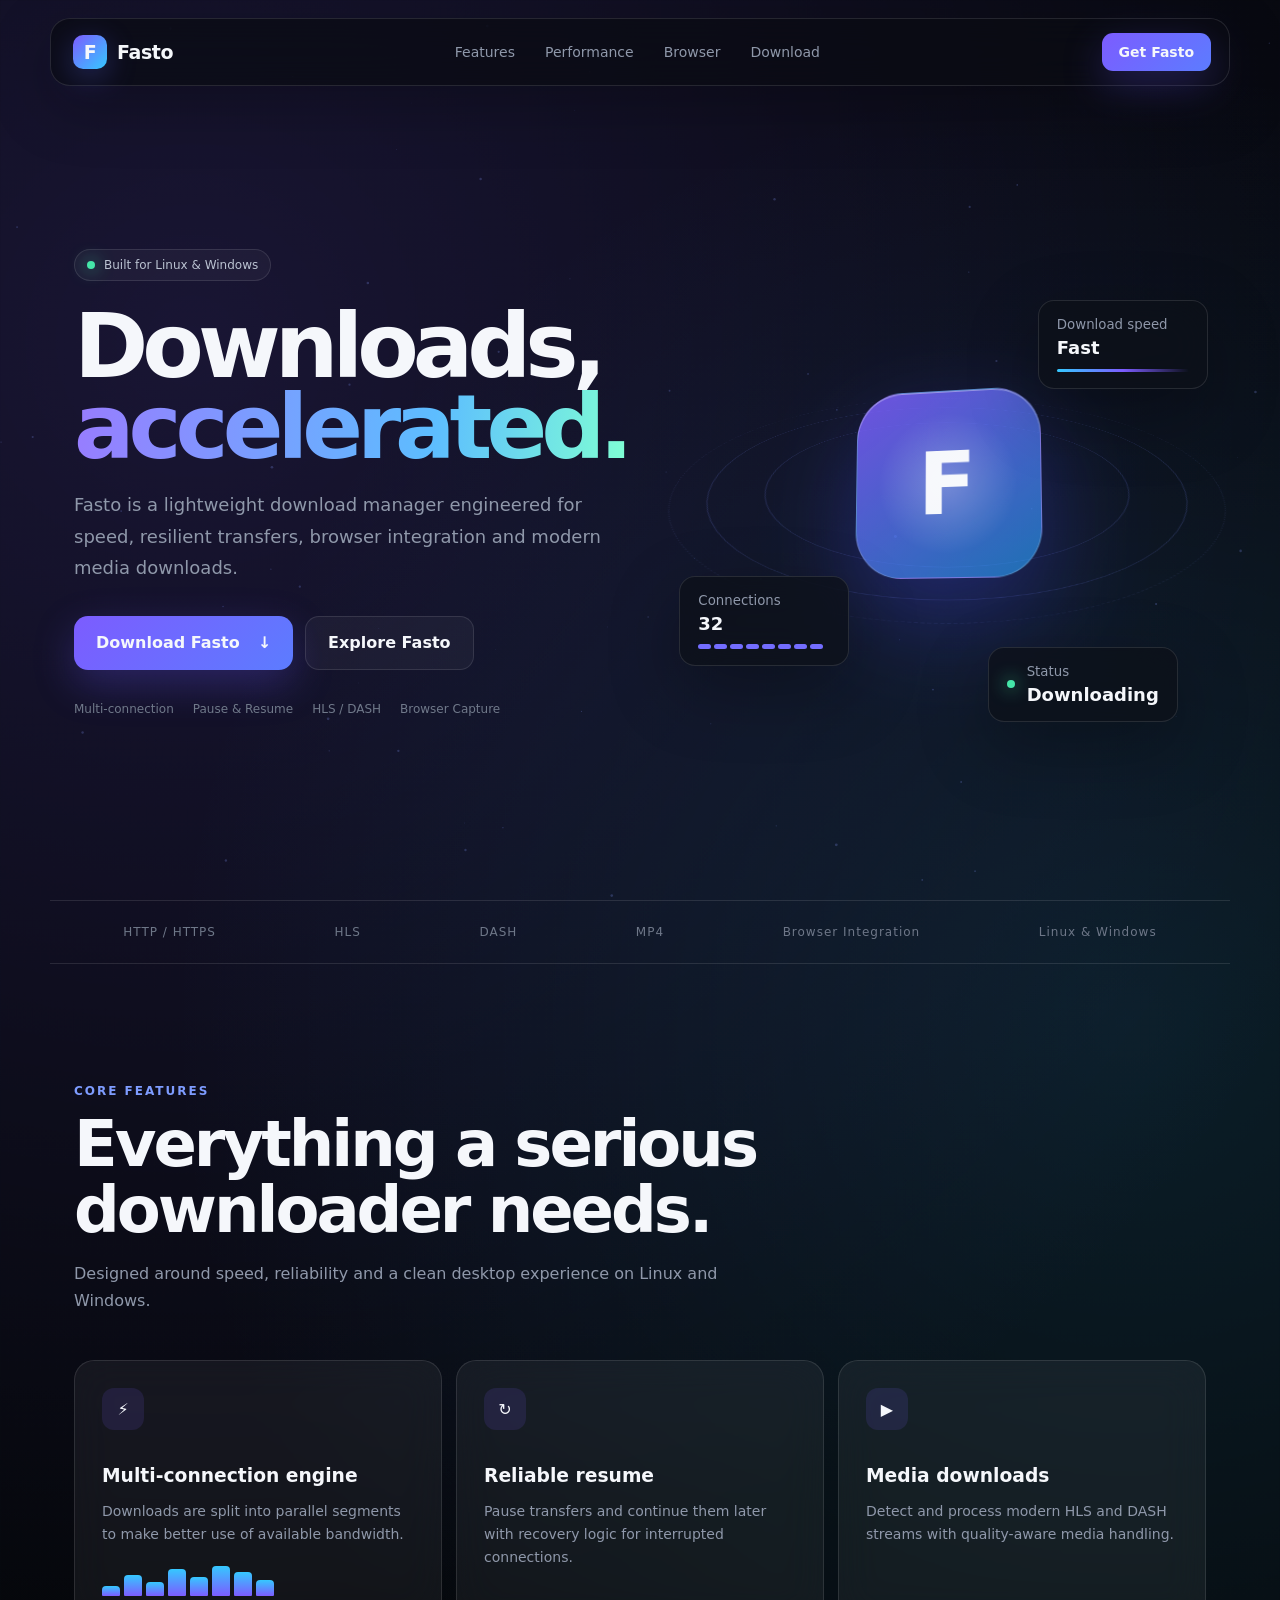
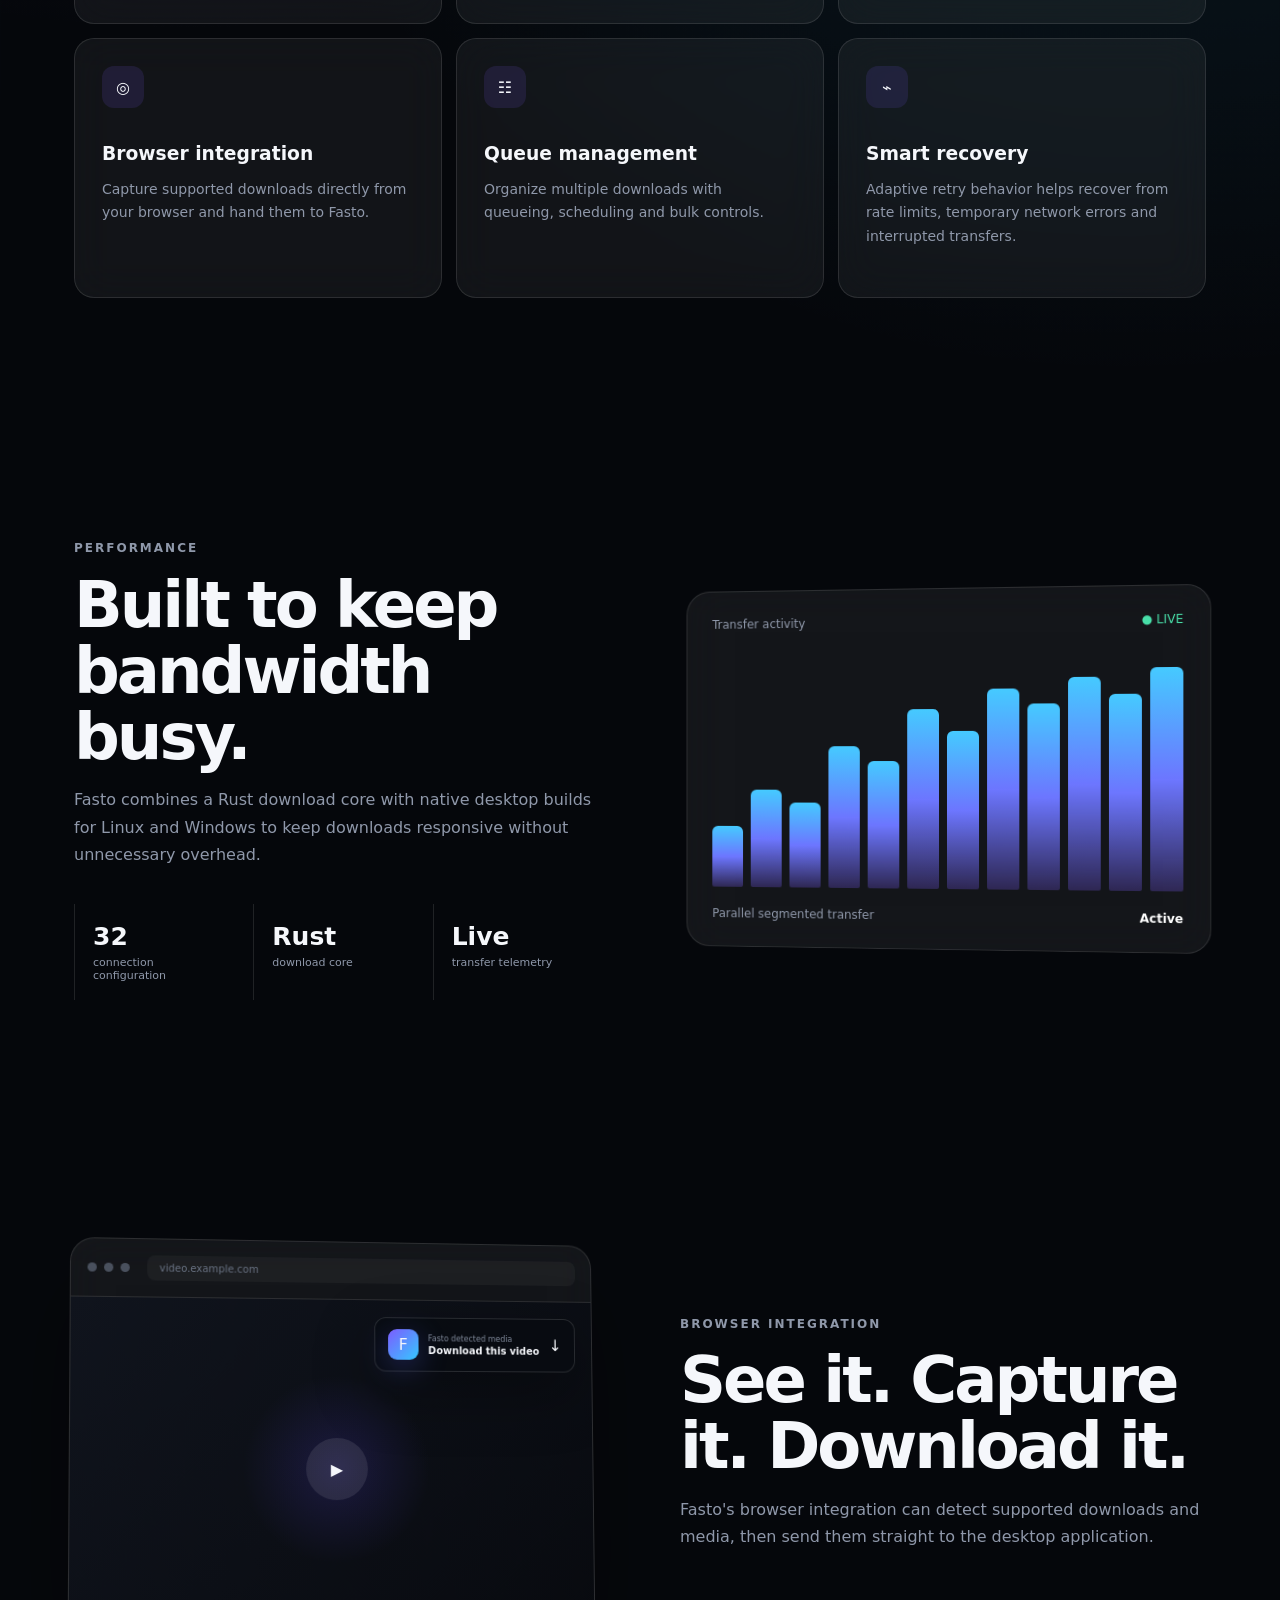
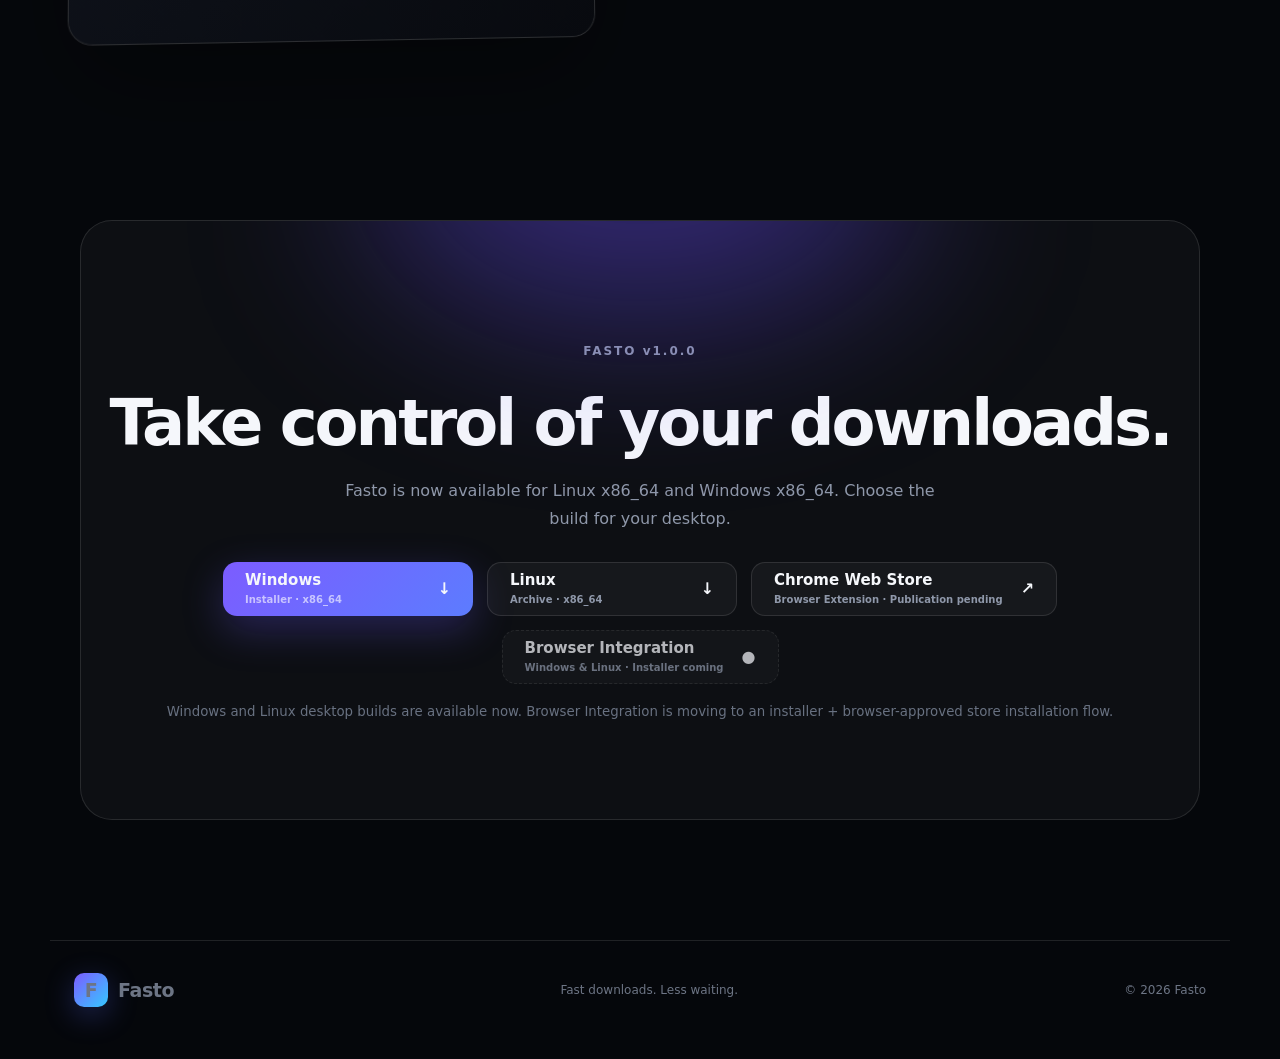
==== index.html @ 52350efd "Update Fasto website" ====
<!doctype html>
<html lang="en">
<head>
  <meta charset="utf-8">
  <meta name="viewport" content="width=device-width,initial-scale=1">
  <meta name="description" content="Fasto — a fast, lightweight download manager for Linux and Windows.">
  <title>Fasto — Download Faster</title>
  <link rel="stylesheet" href="assets/styles.css">
</head>

<body>
  <canvas id="particles"></canvas>

  <header class="nav">
    <a class="brand" href="#top">
      <span class="brand-mark">F</span>
      <span>Fasto</span>
    </a>

    <nav>
      <a href="#features">Features</a>
      <a href="#performance">Performance</a>
      <a href="#browser">Browser</a>
      <a href="#download">Download</a>
    </nav>

    <a class="nav-download" href="#download">Get Fasto</a>
  </header>

  <main id="top">
    <section class="hero">
      <div class="hero-copy">
        <div class="pill">
          <span class="pulse"></span>
          Built for Linux & Windows
        </div>

        <h1>
          Downloads,
          <span class="gradient-text">accelerated.</span>
        </h1>

        <p class="hero-text">
          Fasto is a lightweight download manager engineered for speed,
          resilient transfers, browser integration and modern media downloads.
        </p>

        <div class="hero-actions">
          <a class="primary-btn" href="#download">
            Download Fasto
            <span>↓</span>
          </a>

          <a class="secondary-btn" href="#features">
            Explore Fasto
          </a>
        </div>

        <div class="hero-meta">
          <span>Multi-connection</span>
          <span>Pause & Resume</span>
          <span>HLS / DASH</span>
          <span>Browser Capture</span>
        </div>
      </div>

      <div class="hero-visual">
        <div class="orbit orbit-one"></div>
        <div class="orbit orbit-two"></div>
        <div class="orbit orbit-three"></div>

        <div class="download-core">
          <div class="core-glow"></div>
          <span class="core-letter">F</span>
        </div>

        <div class="floating-card card-speed">
          <small>Download speed</small>
          <strong>Fast</strong>
          <div class="mini-line"></div>
        </div>

        <div class="floating-card card-parts">
          <small>Connections</small>
          <strong>32</strong>
          <div class="segments">
            <span></span><span></span><span></span><span></span>
            <span></span><span></span><span></span><span></span>
          </div>
        </div>

        <div class="floating-card card-status">
          <span class="status-dot"></span>
          <div>
            <small>Status</small>
            <strong>Downloading</strong>
          </div>
        </div>
      </div>
    </section>

    <section class="trusted-strip">
      <span>HTTP / HTTPS</span>
      <span>HLS</span>
      <span>DASH</span>
      <span>MP4</span>
      <span>Browser Integration</span>
      <span>Linux & Windows</span>
    </section>

    <section class="section" id="features">
      <div class="section-heading">
        <p class="eyebrow">CORE FEATURES</p>
        <h2>Everything a serious downloader needs.</h2>
        <p>
          Designed around speed, reliability and a clean desktop experience on Linux and Windows.
        </p>
      </div>

      <div class="feature-grid">
        <article class="feature-card spotlight">
          <div class="icon">⚡</div>
          <h3>Multi-connection engine</h3>
          <p>
            Downloads are split into parallel segments to make better use of
            available bandwidth.
          </p>
          <div class="connection-bars">
            <i></i><i></i><i></i><i></i><i></i><i></i><i></i><i></i>
          </div>
        </article>

        <article class="feature-card">
          <div class="icon">↻</div>
          <h3>Reliable resume</h3>
          <p>
            Pause transfers and continue them later with recovery logic for
            interrupted connections.
          </p>
        </article>

        <article class="feature-card">
          <div class="icon">▶</div>
          <h3>Media downloads</h3>
          <p>
            Detect and process modern HLS and DASH streams with quality-aware
            media handling.
          </p>
        </article>

        <article class="feature-card">
          <div class="icon">◎</div>
          <h3>Browser integration</h3>
          <p>
            Capture supported downloads directly from your browser and hand them
            to Fasto.
          </p>
        </article>

        <article class="feature-card">
          <div class="icon">☷</div>
          <h3>Queue management</h3>
          <p>
            Organize multiple downloads with queueing, scheduling and bulk
            controls.
          </p>
        </article>

        <article class="feature-card">
          <div class="icon">⌁</div>
          <h3>Smart recovery</h3>
          <p>
            Adaptive retry behavior helps recover from rate limits, temporary
            network errors and interrupted transfers.
          </p>
        </article>
      </div>
    </section>

    <section class="section performance" id="performance">
      <div class="performance-copy">
        <p class="eyebrow">PERFORMANCE</p>
        <h2>Built to keep bandwidth busy.</h2>
        <p>
          Fasto combines a Rust download core with native desktop builds for
          Linux and Windows to keep downloads responsive without unnecessary overhead.
        </p>

        <div class="stats">
          <div>
            <strong>32</strong>
            <span>connection configuration</span>
          </div>

          <div>
            <strong>Rust</strong>
            <span>download core</span>
          </div>

          <div>
            <strong>Live</strong>
            <span>transfer telemetry</span>
          </div>
        </div>
      </div>

      <div class="speed-panel glass">
        <div class="panel-top">
          <span>Transfer activity</span>
          <span class="live">● LIVE</span>
        </div>

        <div class="graph">
          <span style="--h:28%"></span>
          <span style="--h:45%"></span>
          <span style="--h:39%"></span>
          <span style="--h:65%"></span>
          <span style="--h:58%"></span>
          <span style="--h:82%"></span>
          <span style="--h:72%"></span>
          <span style="--h:91%"></span>
          <span style="--h:84%"></span>
          <span style="--h:96%"></span>
          <span style="--h:88%"></span>
          <span style="--h:100%"></span>
        </div>

        <div class="panel-bottom">
          <span>Parallel segmented transfer</span>
          <strong>Active</strong>
        </div>
      </div>
    </section>

    <section class="section browser-section" id="browser">
      <div class="browser-window glass">
        <div class="browser-top">
          <span></span><span></span><span></span>
          <div class="address">video.example.com</div>
        </div>

        <div class="video-placeholder">
          <div class="play-button">▶</div>

          <div class="fasto-overlay">
            <div class="mini-brand">F</div>
            <div>
              <small>Fasto detected media</small>
              <strong>Download this video</strong>
            </div>
            <span>↓</span>
          </div>
        </div>
      </div>

      <div class="browser-copy">
        <p class="eyebrow">BROWSER INTEGRATION</p>
        <h2>See it. Capture it. Download it.</h2>
        <p>
          Fasto's browser integration can detect supported downloads and media,
          then send them straight to the desktop application.
        </p>
      </div>
    </section>

    <section class="download-section" id="download">
      <div class="download-glow"></div>

      <p class="eyebrow">FASTO v1.0.0</p>
      <h2>Take control of your downloads.</h2>
      <p>
        Fasto is now available for Linux x86_64 and Windows x86_64.
        Choose the build for your desktop.
      </p>

      <div class="platform-downloads">
        <a
          class="primary-btn large platform-btn"
          href="https://github.com/Tanzeel0Hussain/Fasto/releases/download/v1.0.0/Fasto-Setup-v1.0.0.exe"
        >
          <span class="platform-copy">
            <strong>Windows</strong>
            <small>Installer · x86_64</small>
          </span>
          <span>↓</span>
        </a>

        <a
          class="secondary-btn large platform-btn"
          href="https://github.com/Tanzeel0Hussain/Fasto/releases/download/v1.0.0/Fasto-Linux-x86_64.tar.gz"
        >
          <span class="platform-copy">
            <strong>Linux</strong>
            <small>Archive · x86_64</small>
          </span>
          <span>↓</span>
        </a>

        <a
          class="secondary-btn large platform-btn"
          href="https://chromewebstore.google.com/detail/nbpieehnohklopikjenojedfnpfnlnip"
          target="_blank"
          rel="noopener noreferrer"
          aria-label="View Fasto Download Manager on the Chrome Web Store"
        >
          <span class="platform-copy">
            <strong>Chrome Web Store</strong>
            <small>Browser Extension · Publication pending</small>
          </span>
          <span>↗</span>
        </a>

        <div
          class="secondary-btn large platform-btn extension-status"
          aria-label="Fasto Browser Integration installer is being prepared"
        >
          <span class="platform-copy">
            <strong>Browser Integration</strong>
            <small>Windows & Linux · Installer coming</small>
          </span>
          <span>●</span>
        </div>
      </div>

      <small class="release-note">
        Windows and Linux desktop builds are available now.
        Browser Integration is moving to an installer + browser-approved store installation flow.
      </small>
    </section>
  </main>

  <footer>
    <a class="brand" href="#top">
      <span class="brand-mark">F</span>
      <span>Fasto</span>
    </a>

    <p>Fast downloads. Less waiting.</p>

    <span>© <span id="year"></span> Fasto</span>
  </footer>

  <script src="assets/app.js"></script>
</body>
</html>
---- assets/styles.css ----
:root {
  --bg: #05070b;
  --panel: rgba(255,255,255,.055);
  --border: rgba(255,255,255,.11);
  --text: #f5f7fb;
  --muted: #8f98aa;
  --accent: #7c5cff;
  --accent2: #35c8ff;
}

* {
  box-sizing: border-box;
}

html {
  scroll-behavior: smooth;
}

body {
  margin: 0;
  color: var(--text);
  background:
    radial-gradient(circle at 15% 8%, rgba(124,92,255,.17), transparent 32%),
    radial-gradient(circle at 88% 24%, rgba(53,200,255,.12), transparent 28%),
    var(--bg);
  font-family: Inter, ui-sans-serif, system-ui, -apple-system, BlinkMacSystemFont, "Segoe UI", sans-serif;
  overflow-x: hidden;
}

a {
  color: inherit;
  text-decoration: none;
}

#particles {
  position: fixed;
  inset: 0;
  width: 100%;
  height: 100%;
  pointer-events: none;
  opacity: .32;
  z-index: -1;
}

.nav {
  position: fixed;
  top: 18px;
  left: 50%;
  transform: translateX(-50%);
  width: min(1180px, calc(100% - 32px));
  height: 68px;
  padding: 0 18px 0 22px;
  display: flex;
  align-items: center;
  justify-content: space-between;
  z-index: 100;
  border: 1px solid var(--border);
  border-radius: 20px;
  background: rgba(10,12,18,.72);
  backdrop-filter: blur(22px);
  box-shadow: 0 20px 60px rgba(0,0,0,.25);
}

.brand {
  display: inline-flex;
  align-items: center;
  gap: 10px;
  font-weight: 800;
  font-size: 19px;
  letter-spacing: -.4px;
}

.brand-mark,
.mini-brand {
  display: grid;
  place-items: center;
  background: linear-gradient(135deg, var(--accent), var(--accent2));
  box-shadow: 0 8px 30px rgba(91,107,255,.3);
}

.brand-mark {
  width: 34px;
  height: 34px;
  border-radius: 10px;
}

.nav nav {
  display: flex;
  gap: 30px;
}

.nav nav a {
  color: var(--muted);
  font-size: 14px;
  transition: .25s;
}

.nav nav a:hover {
  color: white;
}

.nav-download,
.primary-btn {
  background: linear-gradient(135deg, var(--accent), #5c7cff);
  box-shadow: 0 14px 40px rgba(105,87,255,.28);
}

.nav-download {
  padding: 11px 17px;
  border-radius: 11px;
  font-size: 14px;
  font-weight: 700;
}

.hero {
  min-height: 100vh;
  max-width: 1180px;
  margin: auto;
  padding: 155px 24px 90px;
  display: grid;
  grid-template-columns: 1.02fr .98fr;
  align-items: center;
  gap: 70px;
}

.pill {
  width: max-content;
  padding: 8px 12px;
  display: flex;
  align-items: center;
  gap: 9px;
  border: 1px solid var(--border);
  border-radius: 999px;
  color: #bbc3d2;
  background: rgba(255,255,255,.035);
  font-size: 12px;
}

.pulse,
.status-dot {
  width: 8px;
  height: 8px;
  border-radius: 50%;
  background: #45e6a8;
  box-shadow: 0 0 18px #45e6a8;
}

.hero h1 {
  margin: 25px 0 22px;
  font-size: clamp(64px, 7vw, 104px);
  line-height: .9;
  letter-spacing: -6px;
  max-width: 650px;
}

.gradient-text {
  display: block;
  color: transparent;
  background: linear-gradient(95deg, #987cff, #5dbdff 65%, #7fffd4);
  background-clip: text;
  -webkit-background-clip: text;
}

.hero-text {
  max-width: 620px;
  color: var(--muted);
  font-size: 18px;
  line-height: 1.75;
}

.hero-actions {
  margin-top: 32px;
  display: flex;
  gap: 12px;
  flex-wrap: wrap;
}

.primary-btn,
.secondary-btn {
  min-height: 54px;
  padding: 0 22px;
  display: inline-flex;
  align-items: center;
  justify-content: center;
  gap: 18px;
  border-radius: 14px;
  font-weight: 750;
  transition: transform .25s, box-shadow .25s;
}

.primary-btn:hover {
  transform: translateY(-3px);
  box-shadow: 0 20px 55px rgba(105,87,255,.4);
}

.secondary-btn {
  border: 1px solid var(--border);
  background: rgba(255,255,255,.04);
}

.hero-meta {
  margin-top: 32px;
  display: flex;
  flex-wrap: wrap;
  gap: 19px;
  color: #70798a;
  font-size: 12px;
}

.hero-visual {
  position: relative;
  height: 550px;
  display: grid;
  place-items: center;
  perspective: 1000px;
}

.download-core {
  position: relative;
  width: 190px;
  height: 190px;
  display: grid;
  place-items: center;
  border: 1px solid rgba(255,255,255,.2);
  border-radius: 48px;
  transform: rotateX(9deg) rotateY(-13deg);
  background: linear-gradient(145deg, rgba(127,92,255,.85), rgba(38,160,255,.65));
  box-shadow:
    inset 0 1px 0 rgba(255,255,255,.35),
    0 40px 100px rgba(67,75,255,.32);
  animation: coreFloat 5s ease-in-out infinite;
}

.core-letter {
  font-size: 88px;
  font-weight: 900;
}

.core-glow {
  position: absolute;
  inset: 22px;
  border-radius: 35px;
  background: radial-gradient(circle, rgba(255,255,255,.25), transparent 70%);
}

.orbit {
  position: absolute;
  border: 1px solid rgba(120,140,255,.18);
  border-radius: 50%;
  transform: rotateX(67deg);
}

.orbit-one {
  width: 360px;
  height: 360px;
}

.orbit-two {
  width: 470px;
  height: 470px;
  animation: orbitSpin 18s linear infinite;
}

.orbit-three {
  width: 540px;
  height: 540px;
  border-style: dashed;
  opacity: .45;
  animation: orbitSpin 28s linear infinite reverse;
}

.floating-card {
  position: absolute;
  padding: 16px 18px;
  border: 1px solid var(--border);
  border-radius: 16px;
  background: rgba(12,16,24,.75);
  backdrop-filter: blur(20px);
  box-shadow: 0 24px 70px rgba(0,0,0,.28);
}

.floating-card small {
  display: block;
  color: var(--muted);
  margin-bottom: 5px;
}

.floating-card strong {
  font-size: 18px;
}

.card-speed {
  top: 92px;
  right: -12px;
  width: 170px;
  animation: floatA 5s ease-in-out infinite;
}

.card-parts {
  bottom: 92px;
  left: -18px;
  width: 170px;
  animation: floatB 6s ease-in-out infinite;
}

.card-status {
  right: 18px;
  bottom: 36px;
  display: flex;
  align-items: center;
  gap: 12px;
  animation: floatA 6.5s ease-in-out infinite reverse;
}

.mini-line {
  margin-top: 11px;
  height: 3px;
  border-radius: 10px;
  background: linear-gradient(90deg, var(--accent2), var(--accent), transparent);
}

.segments {
  margin-top: 10px;
  display: flex;
  gap: 3px;
}

.segments span {
  width: 13px;
  height: 5px;
  border-radius: 4px;
  background: #736dff;
}

.trusted-strip {
  width: min(1180px, calc(100% - 48px));
  margin: auto;
  padding: 24px;
  display: flex;
  justify-content: space-around;
  flex-wrap: wrap;
  gap: 20px;
  border-top: 1px solid var(--border);
  border-bottom: 1px solid var(--border);
  color: #6e7788;
  font-size: 12px;
  letter-spacing: 1px;
}

.section {
  max-width: 1180px;
  margin: auto;
  padding: 120px 24px;
}

.section-heading {
  max-width: 710px;
  margin-bottom: 46px;
}

.eyebrow {
  margin: 0 0 14px;
  color: #7e9cff;
  font-size: 12px;
  font-weight: 800;
  letter-spacing: 2px;
}

.section h2,
.download-section h2 {
  margin: 0;
  font-size: clamp(40px, 5vw, 64px);
  line-height: 1.03;
  letter-spacing: -3px;
}

.section-heading > p:last-child,
.performance-copy > p,
.browser-copy > p,
.download-section > p {
  color: var(--muted);
  line-height: 1.7;
}

.feature-grid {
  display: grid;
  grid-template-columns: repeat(3,1fr);
  gap: 14px;
}

.feature-card,
.glass {
  border: 1px solid var(--border);
  background: var(--panel);
  backdrop-filter: blur(20px);
}

.feature-card {
  min-height: 260px;
  padding: 27px;
  border-radius: 20px;
  transition: transform .3s, border-color .3s, background .3s;
}

.feature-card:hover {
  transform: translateY(-6px);
  border-color: rgba(124,92,255,.42);
  background: rgba(124,92,255,.075);
}

.feature-card .icon {
  width: 42px;
  height: 42px;
  display: grid;
  place-items: center;
  margin-bottom: 35px;
  border-radius: 12px;
  background: rgba(124,92,255,.13);
}

.feature-card h3 {
  margin: 0 0 10px;
}

.feature-card p {
  color: var(--muted);
  line-height: 1.65;
  font-size: 14px;
}

.connection-bars {
  display: flex;
  align-items: flex-end;
  gap: 4px;
  height: 30px;
  margin-top: 20px;
}

.connection-bars i {
  width: 18px;
  border-radius: 4px 4px 1px 1px;
  background: linear-gradient(var(--accent2), var(--accent));
  animation: bars 1.4s ease-in-out infinite alternate;
}

.connection-bars i:nth-child(1) {height:35%}
.connection-bars i:nth-child(2) {height:70%}
.connection-bars i:nth-child(3) {height:48%}
.connection-bars i:nth-child(4) {height:92%}
.connection-bars i:nth-child(5) {height:65%}
.connection-bars i:nth-child(6) {height:100%}
.connection-bars i:nth-child(7) {height:80%}
.connection-bars i:nth-child(8) {height:55%}

.performance,
.browser-section {
  display: grid;
  grid-template-columns: 1fr 1fr;
  align-items: center;
  gap: 80px;
}

.stats {
  margin-top: 36px;
  display: grid;
  grid-template-columns: repeat(3,1fr);
  gap: 12px;
}

.stats div {
  padding: 18px;
  border-left: 1px solid var(--border);
}

.stats strong,
.stats span {
  display: block;
}

.stats strong {
  font-size: 25px;
}

.stats span {
  margin-top: 5px;
  color: var(--muted);
  font-size: 11px;
}

.speed-panel {
  padding: 26px;
  border-radius: 24px;
  transform: perspective(800px) rotateY(-4deg);
}

.panel-top,
.panel-bottom {
  display: flex;
  justify-content: space-between;
  font-size: 12px;
  color: var(--muted);
}

.live {
  color: #48dea8;
}

.graph {
  height: 260px;
  padding-top: 40px;
  display: flex;
  align-items: flex-end;
  gap: 8px;
}

.graph span {
  flex: 1;
  height: var(--h);
  border-radius: 6px 6px 2px 2px;
  background: linear-gradient(to top, rgba(124,92,255,.25), #6c76ff, #45caff);
  animation: graphPulse 2.4s ease-in-out infinite alternate;
}

.panel-bottom {
  margin-top: 20px;
}

.panel-bottom strong {
  color: white;
}

.browser-window {
  overflow: hidden;
  border-radius: 24px;
  transform: perspective(1000px) rotateY(5deg) rotateX(2deg);
  box-shadow: 0 40px 100px rgba(0,0,0,.38);
}

.browser-top {
  padding: 16px;
  display: flex;
  align-items: center;
  gap: 7px;
  border-bottom: 1px solid var(--border);
}

.browser-top > span {
  width: 9px;
  height: 9px;
  border-radius: 50%;
  background: #49505d;
}

.address {
  flex: 1;
  margin-left: 10px;
  padding: 7px 12px;
  border-radius: 8px;
  background: rgba(255,255,255,.035);
  color: #687181;
  font-size: 10px;
}

.video-placeholder {
  position: relative;
  height: 340px;
  display: grid;
  place-items: center;
  background:
    radial-gradient(circle at center, rgba(98,75,255,.18), transparent 30%),
    linear-gradient(135deg,#10141d,#080a0f);
}

.play-button {
  width: 62px;
  height: 62px;
  display: grid;
  place-items: center;
  border-radius: 50%;
  background: rgba(255,255,255,.09);
}

.fasto-overlay {
  position: absolute;
  top: 17px;
  right: 17px;
  padding: 11px 13px;
  display: flex;
  align-items: center;
  gap: 10px;
  border: 1px solid rgba(255,255,255,.13);
  border-radius: 12px;
  background: rgba(9,12,18,.88);
  box-shadow: 0 20px 60px rgba(0,0,0,.35);
}

.fasto-overlay .mini-brand {
  width: 31px;
  height: 31px;
  border-radius: 9px;
}

.fasto-overlay small,
.fasto-overlay strong {
  display: block;
}

.fasto-overlay small {
  color: #80899a;
  font-size: 8px;
}

.fasto-overlay strong {
  margin-top: 2px;
  font-size: 10px;
}

.download-section {
  position: relative;
  width: min(1120px, calc(100% - 40px));
  margin: 60px auto 120px;
  padding: 100px 24px;
  overflow: hidden;
  text-align: center;
  border: 1px solid var(--border);
  border-radius: 32px;
  background: rgba(255,255,255,.035);
}

.download-section > p {
  max-width: 620px;
  margin: 20px auto 30px;
}

.download-section small {
  display: block;
  margin-top: 18px;
  color: #687181;
}

.download-glow {
  position: absolute;
  width: 550px;
  height: 300px;
  left: 50%;
  top: -200px;
  transform: translateX(-50%);
  border-radius: 50%;
  background: rgba(105,79,255,.4);
  filter: blur(90px);
  pointer-events: none;
}

.large {
  min-width: 210px;
}

.platform-downloads {
  position: relative;
  z-index: 1;
  display: flex;
  justify-content: center;
  gap: 14px;
  flex-wrap: wrap;
}

.platform-btn {
  min-width: 250px;
  justify-content: space-between;
  text-align: left;
}

.platform-copy {
  display: block;
  line-height: 1.15;
}

.platform-copy strong {
  display: block;
  font-size: 15px;
}

.platform-copy small {
  display: block;
  margin-top: 5px;
  color: rgba(255,255,255,.62);
  font-size: 10px;
  font-weight: 600;
}

.secondary-btn .platform-copy small {
  color: var(--muted);
}

.extension-status {
  cursor: default;
  opacity: .72;
  border-style: dashed;
}

.extension-status:hover {
  transform: none;
  box-shadow: none;
}

.download-section .release-note {
  position: relative;
  z-index: 1;
  margin-top: 20px;
}

footer {
  max-width: 1180px;
  margin: auto;
  padding: 30px 24px 50px;
  display: flex;
  align-items: center;
  justify-content: space-between;
  border-top: 1px solid var(--border);
  color: #6d7585;
  font-size: 12px;
}

@keyframes coreFloat {
  0%,100% {transform: rotateX(9deg) rotateY(-13deg) translateY(0)}
  50% {transform: rotateX(4deg) rotateY(-6deg) translateY(-16px)}
}

@keyframes orbitSpin {
  to {transform: rotateX(67deg) rotateZ(360deg)}
}

@keyframes floatA {
  0%,100% {transform: translateY(0)}
  50% {transform: translateY(-12px)}
}

@keyframes floatB {
  0%,100% {transform: translateY(0)}
  50% {transform: translateY(14px)}
}

@keyframes bars {
  to {filter: brightness(1.45)}
}

@keyframes graphPulse {
  to {filter: brightness(1.35)}
}

@media (max-width: 900px) {
  .nav {
    width: min(100% - 24px, 760px);
    top: 12px;
    height: 62px;
    padding: 0 14px 0 16px;
    border-radius: 17px;
  }

  .nav nav {
    display: none;
  }

  .brand {
    font-size: 17px;
  }

  .brand-mark {
    width: 32px;
    height: 32px;
  }

  .nav-download {
    padding: 10px 14px;
    font-size: 13px;
  }

  .hero,
  .performance,
  .browser-section {
    grid-template-columns: 1fr;
  }

  .hero {
    min-height: auto;
    padding: 124px 24px 72px;
    gap: 34px;
  }

  .hero-copy {
    max-width: 720px;
  }

  .hero h1 {
    font-size: clamp(56px, 11vw, 82px);
    line-height: .94;
    letter-spacing: -4px;
  }

  .hero-text {
    font-size: 17px;
  }

  .hero-visual {
    width: min(100%, 620px);
    height: 460px;
    margin: 0 auto;
    overflow: hidden;
  }

  .orbit-one {
    width: 310px;
    height: 310px;
  }

  .orbit-two {
    width: 400px;
    height: 400px;
  }

  .orbit-three {
    width: 470px;
    height: 470px;
  }

  .card-speed {
    right: 4%;
  }

  .card-parts {
    left: 4%;
  }

  .card-status {
    right: 8%;
  }

  .feature-grid {
    grid-template-columns: 1fr 1fr;
  }

  .performance,
  .browser-section {
    gap: 42px;
  }

  .browser-copy {
    order: -1;
  }

  .speed-panel,
  .browser-window {
    transform: none;
  }

  .section {
    padding: 92px 24px;
  }

  .download-section {
    margin-bottom: 90px;
  }
}

@media (max-width: 600px) {
  .nav {
    width: calc(100% - 20px);
    top: 10px;
    height: 58px;
    padding: 0 10px 0 13px;
    border-radius: 15px;
  }

  .brand {
    gap: 8px;
    font-size: 16px;
  }

  .brand-mark {
    width: 30px;
    height: 30px;
    border-radius: 9px;
  }

  .nav-download {
    padding: 9px 11px;
    font-size: 12px;
    border-radius: 10px;
  }

  .hero {
    padding: 104px 18px 54px;
    gap: 22px;
  }

  .pill {
    max-width: 100%;
    font-size: 11px;
  }

  .hero h1 {
    margin: 20px 0 18px;
    font-size: clamp(43px, 13vw, 58px);
    line-height: .96;
    letter-spacing: -2.8px;
    overflow-wrap: anywhere;
  }

  .hero-text {
    font-size: 15px;
    line-height: 1.65;
  }

  .hero-actions {
    margin-top: 26px;
    display: grid;
    grid-template-columns: 1fr;
  }

  .primary-btn,
  .secondary-btn {
    width: 100%;
    min-height: 52px;
    padding: 0 18px;
  }

  .hero-meta {
    margin-top: 24px;
    gap: 10px 14px;
    font-size: 11px;
  }

  .hero-visual {
    width: 100%;
    height: 360px;
    margin: 4px auto 0;
    transform: none;
    overflow: hidden;
  }

  .download-core {
    width: 132px;
    height: 132px;
    border-radius: 34px;
  }

  .core-letter {
    font-size: 62px;
  }

  .core-glow {
    inset: 16px;
    border-radius: 25px;
  }

  .orbit-one {
    width: 220px;
    height: 220px;
  }

  .orbit-two {
    width: 285px;
    height: 285px;
  }

  .orbit-three {
    width: 335px;
    height: 335px;
  }

  .floating-card {
    padding: 11px 12px;
    border-radius: 12px;
  }

  .floating-card small {
    font-size: 10px;
  }

  .floating-card strong {
    font-size: 14px;
  }

  .card-speed {
    top: 40px;
    right: 2px;
    width: 126px;
  }

  .card-parts {
    bottom: 56px;
    left: 2px;
    width: 126px;
  }

  .card-status {
    right: 8px;
    bottom: 18px;
    gap: 8px;
  }

  .segments {
    gap: 2px;
  }

  .segments span {
    width: 9px;
    height: 4px;
  }

  .trusted-strip {
    width: calc(100% - 28px);
    padding: 18px 12px;
    gap: 12px 18px;
    justify-content: center;
    text-align: center;
    font-size: 10px;
  }

  .section {
    padding: 72px 18px;
  }

  .section-heading {
    margin-bottom: 30px;
  }

  .section h2,
  .download-section h2 {
    font-size: clamp(34px, 10vw, 46px);
    line-height: 1.06;
    letter-spacing: -2px;
  }

  .section-heading > p:last-child,
  .performance-copy > p,
  .browser-copy > p,
  .download-section > p {
    font-size: 14px;
  }

  .feature-grid {
    grid-template-columns: 1fr;
    gap: 12px;
  }

  .feature-card {
    min-height: 0;
    padding: 22px;
  }

  .feature-card .icon {
    margin-bottom: 24px;
  }

  .performance,
  .browser-section {
    gap: 30px;
  }

  .stats {
    grid-template-columns: 1fr;
    gap: 0;
  }

  .stats div {
    padding: 14px 0 14px 14px;
  }

  .speed-panel {
    padding: 18px;
    border-radius: 19px;
  }

  .graph {
    height: 190px;
    padding-top: 28px;
    gap: 5px;
  }

  .panel-top,
  .panel-bottom {
    gap: 12px;
    font-size: 10px;
  }

  .browser-window {
    border-radius: 18px;
  }

  .browser-top {
    padding: 12px;
  }

  .address {
    min-width: 0;
    margin-left: 4px;
    padding: 6px 8px;
    overflow: hidden;
    white-space: nowrap;
    text-overflow: ellipsis;
  }

  .video-placeholder {
    height: 235px;
  }

  .play-button {
    width: 52px;
    height: 52px;
  }

  .fasto-overlay {
    top: 10px;
    right: 10px;
    max-width: calc(100% - 20px);
    padding: 9px 10px;
    gap: 8px;
  }

  .fasto-overlay .mini-brand {
    width: 27px;
    height: 27px;
    flex: 0 0 auto;
  }

  .fasto-overlay > div:nth-child(2) {
    min-width: 0;
  }

  .fasto-overlay strong {
    font-size: 9px;
    white-space: normal;
  }

  .download-section {
    width: calc(100% - 28px);
    margin: 34px auto 70px;
    padding: 66px 18px;
    border-radius: 24px;
  }

  .download-section .large {
    width: 100%;
    min-width: 0;
  }

  .platform-downloads {
    display: grid;
    grid-template-columns: 1fr;
    gap: 10px;
  }

  .platform-btn {
    width: 100%;
    min-width: 0;
  }

  .download-glow {
    width: 360px;
  }

  footer {
    width: calc(100% - 28px);
    padding: 26px 12px 38px;
    flex-direction: column;
    gap: 14px;
    text-align: center;
  }
}

@media (max-width: 380px) {
  .nav-download {
    padding: 8px 9px;
    font-size: 11px;
  }

  .hero {
    padding-left: 14px;
    padding-right: 14px;
  }

  .hero h1 {
    font-size: clamp(39px, 13vw, 50px);
    letter-spacing: -2px;
  }

  .hero-visual {
    height: 330px;
  }

  .download-core {
    width: 116px;
    height: 116px;
  }

  .core-letter {
    font-size: 54px;
  }

  .orbit-one {
    width: 195px;
    height: 195px;
  }

  .orbit-two {
    width: 250px;
    height: 250px;
  }

  .orbit-three {
    width: 295px;
    height: 295px;
  }

  .card-speed,
  .card-parts {
    width: 112px;
  }

  .card-speed {
    top: 34px;
  }

  .card-parts {
    bottom: 50px;
  }

  .card-status {
    right: 4px;
    bottom: 12px;
  }

  .section {
    padding-left: 14px;
    padding-right: 14px;
  }

  .download-section {
    width: calc(100% - 20px);
    padding-left: 14px;
    padding-right: 14px;
  }
}

@media (prefers-reduced-motion: reduce) {
  html {
    scroll-behavior: auto;
  }

  *,
  *::before,
  *::after {
    animation-duration: .01ms !important;
    animation-iteration-count: 1 !important;
    transition-duration: .01ms !important;
  }
}
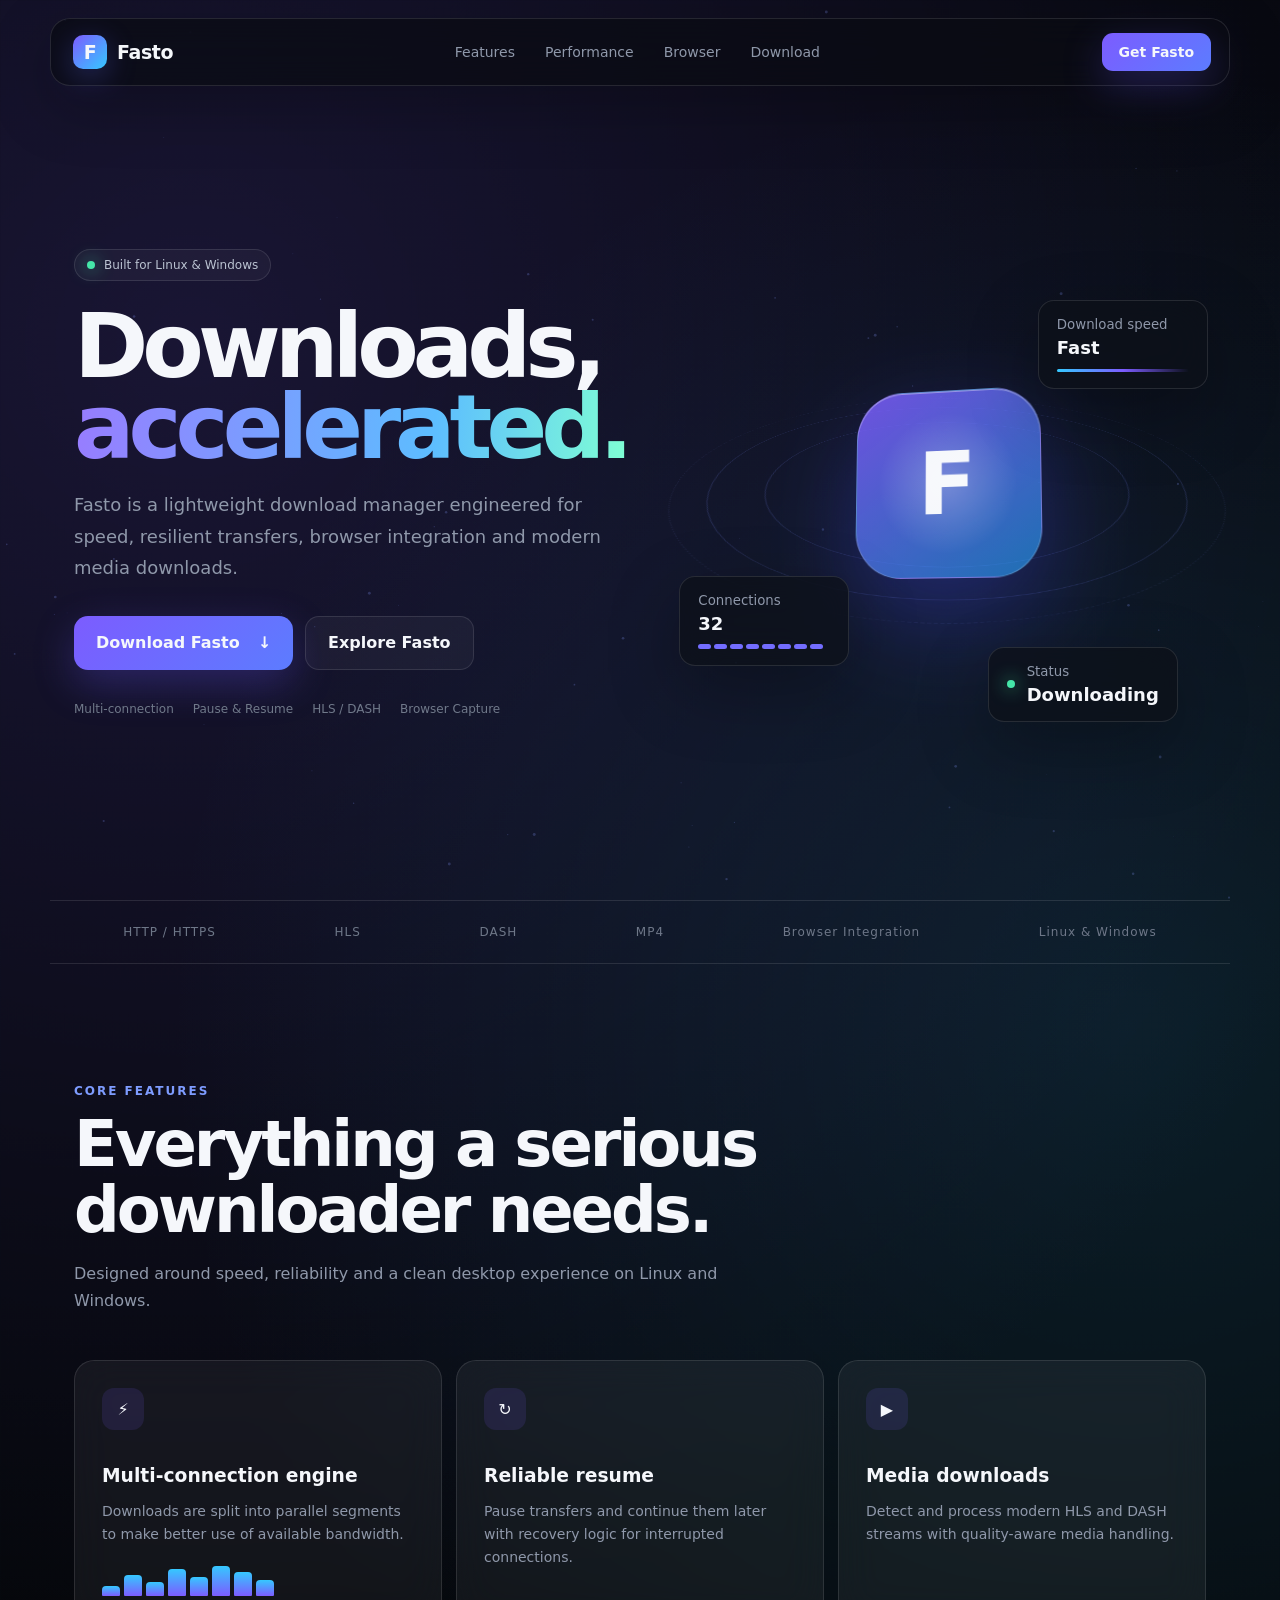
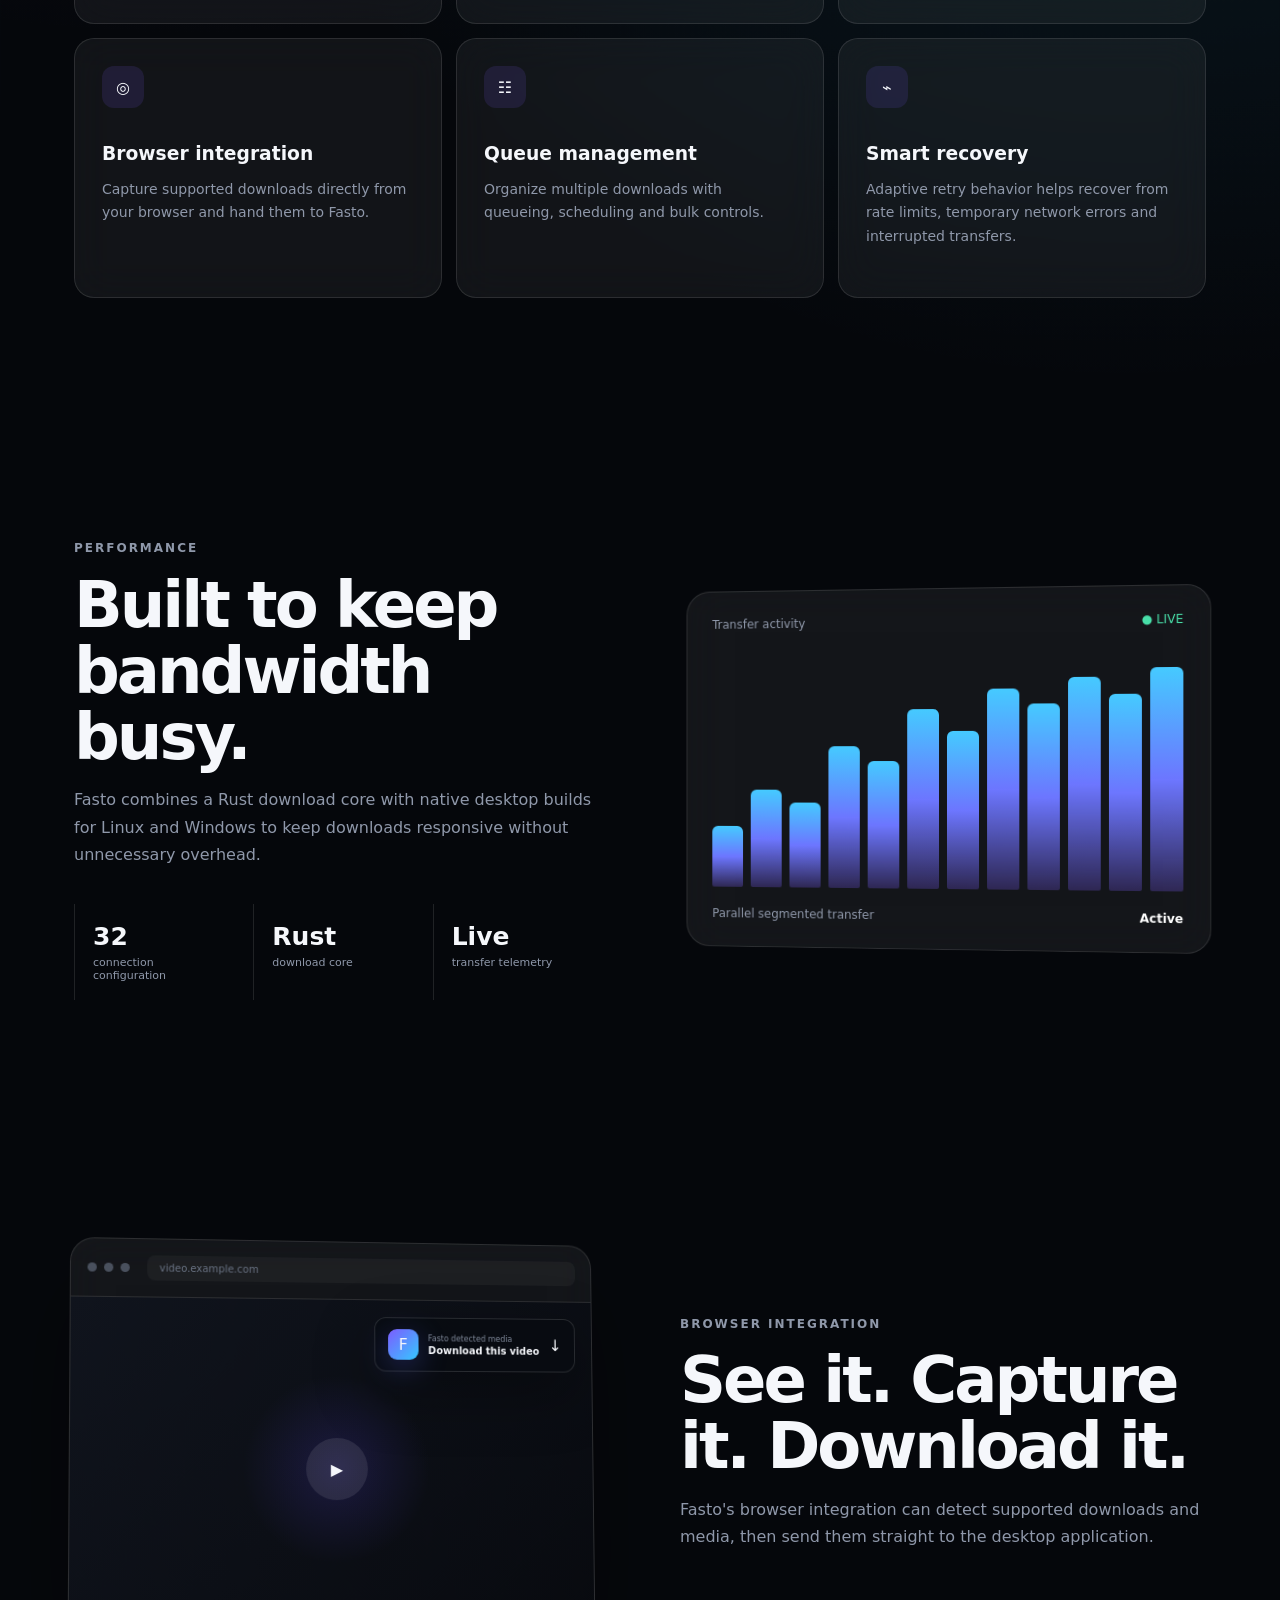
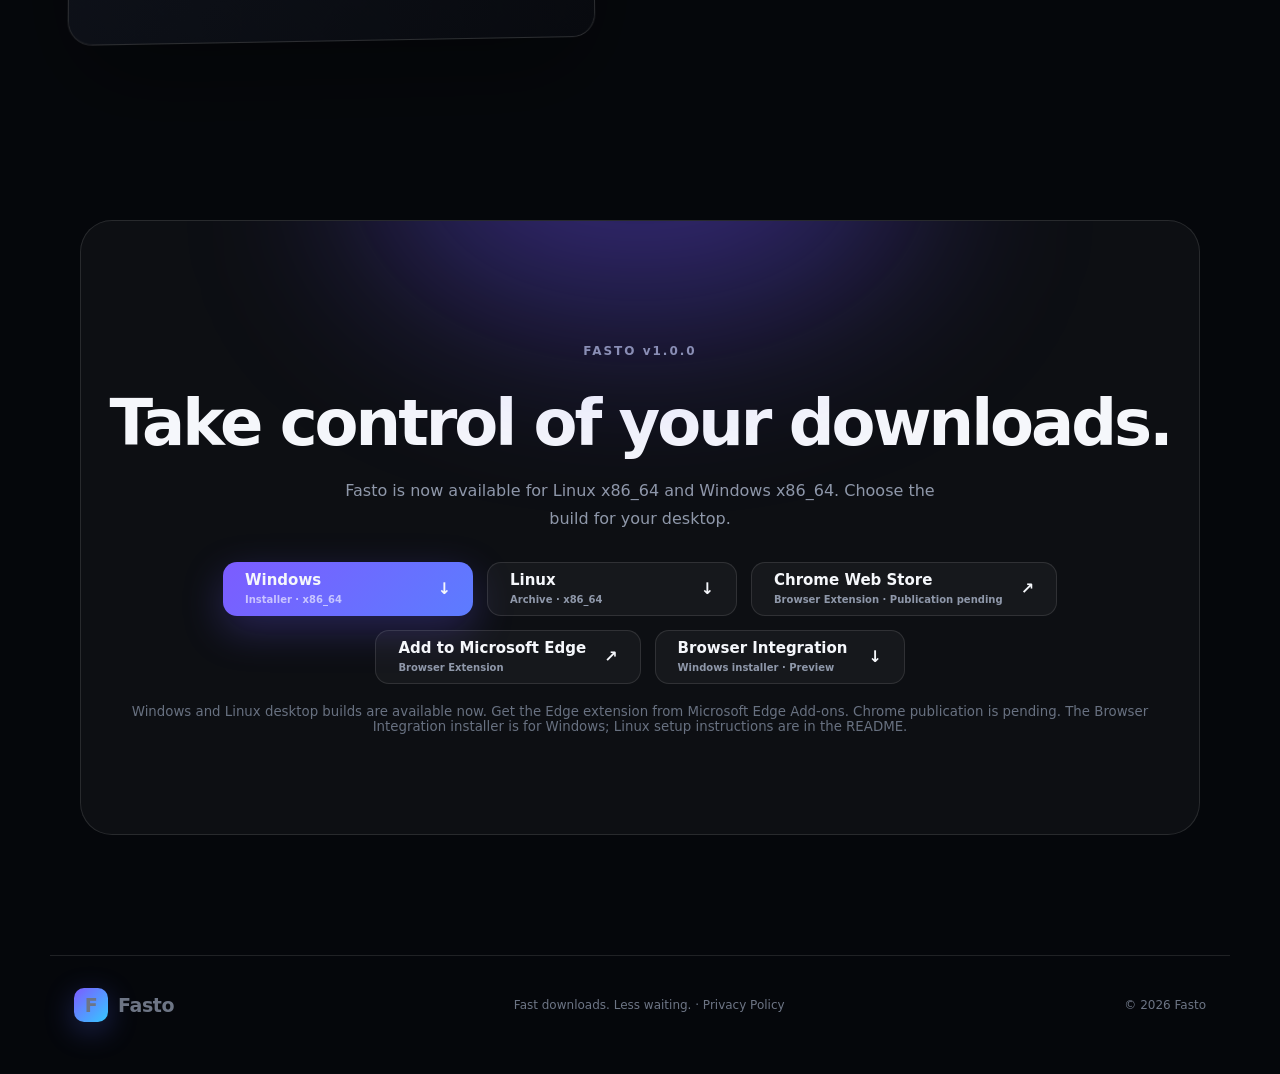
==== commit ff069e07: "Update Fasto website" ====
--- a/index.html
+++ b/index.html
@@ -310,21 +310,38 @@
           <span>↗</span>
         </a>
 
-        <div
-          class="secondary-btn large platform-btn extension-status"
-          aria-label="Fasto Browser Integration installer is being prepared"
+        <a
+          class="secondary-btn large platform-btn"
+          href="https://microsoftedge.microsoft.com/addons/detail/bddofecekmcbaneoihhpnebiimcldjec"
+          target="_blank"
+          rel="noopener noreferrer"
+          aria-label="Add Fasto Download Manager extension to Microsoft Edge"
+        >
+          <span class="platform-copy">
+            <strong>Add to Microsoft Edge</strong>
+            <small>Browser Extension</small>
+          </span>
+          <span>↗</span>
+        </a>
+
+        <a
+          class="secondary-btn large platform-btn"
+          href="https://github.com/Tanzeel0Hussain/Fasto/releases/download/v1.0.1-preview.1/Fasto-Browser-Integration-Setup-v1.0.0.exe"
+          aria-label="Download Fasto Browser Integration installer for Windows"
         >
           <span class="platform-copy">
             <strong>Browser Integration</strong>
-            <small>Windows & Linux · Installer coming</small>
-          </span>
-          <span>●</span>
-        </div>
+            <small>Windows installer · Preview</small>
+          </span>
+          <span>↓</span>
+        </a>
       </div>
 
       <small class="release-note">
         Windows and Linux desktop builds are available now.
-        Browser Integration is moving to an installer + browser-approved store installation flow.
+        Get the Edge extension from Microsoft Edge Add-ons. Chrome publication is pending.
+        The Browser Integration installer is for Windows; Linux setup instructions are in the
+        <a href="https://github.com/Tanzeel0Hussain/Fasto#readme">README</a>.
       </small>
     </section>
   </main>
@@ -335,7 +352,7 @@
       <span>Fasto</span>
     </a>
 
-    <p>Fast downloads. Less waiting.</p>
+    <p>Fast downloads. Less waiting. · <a href="privacy.html">Privacy Policy</a></p>
 
     <span>© <span id="year"></span> Fasto</span>
   </footer>
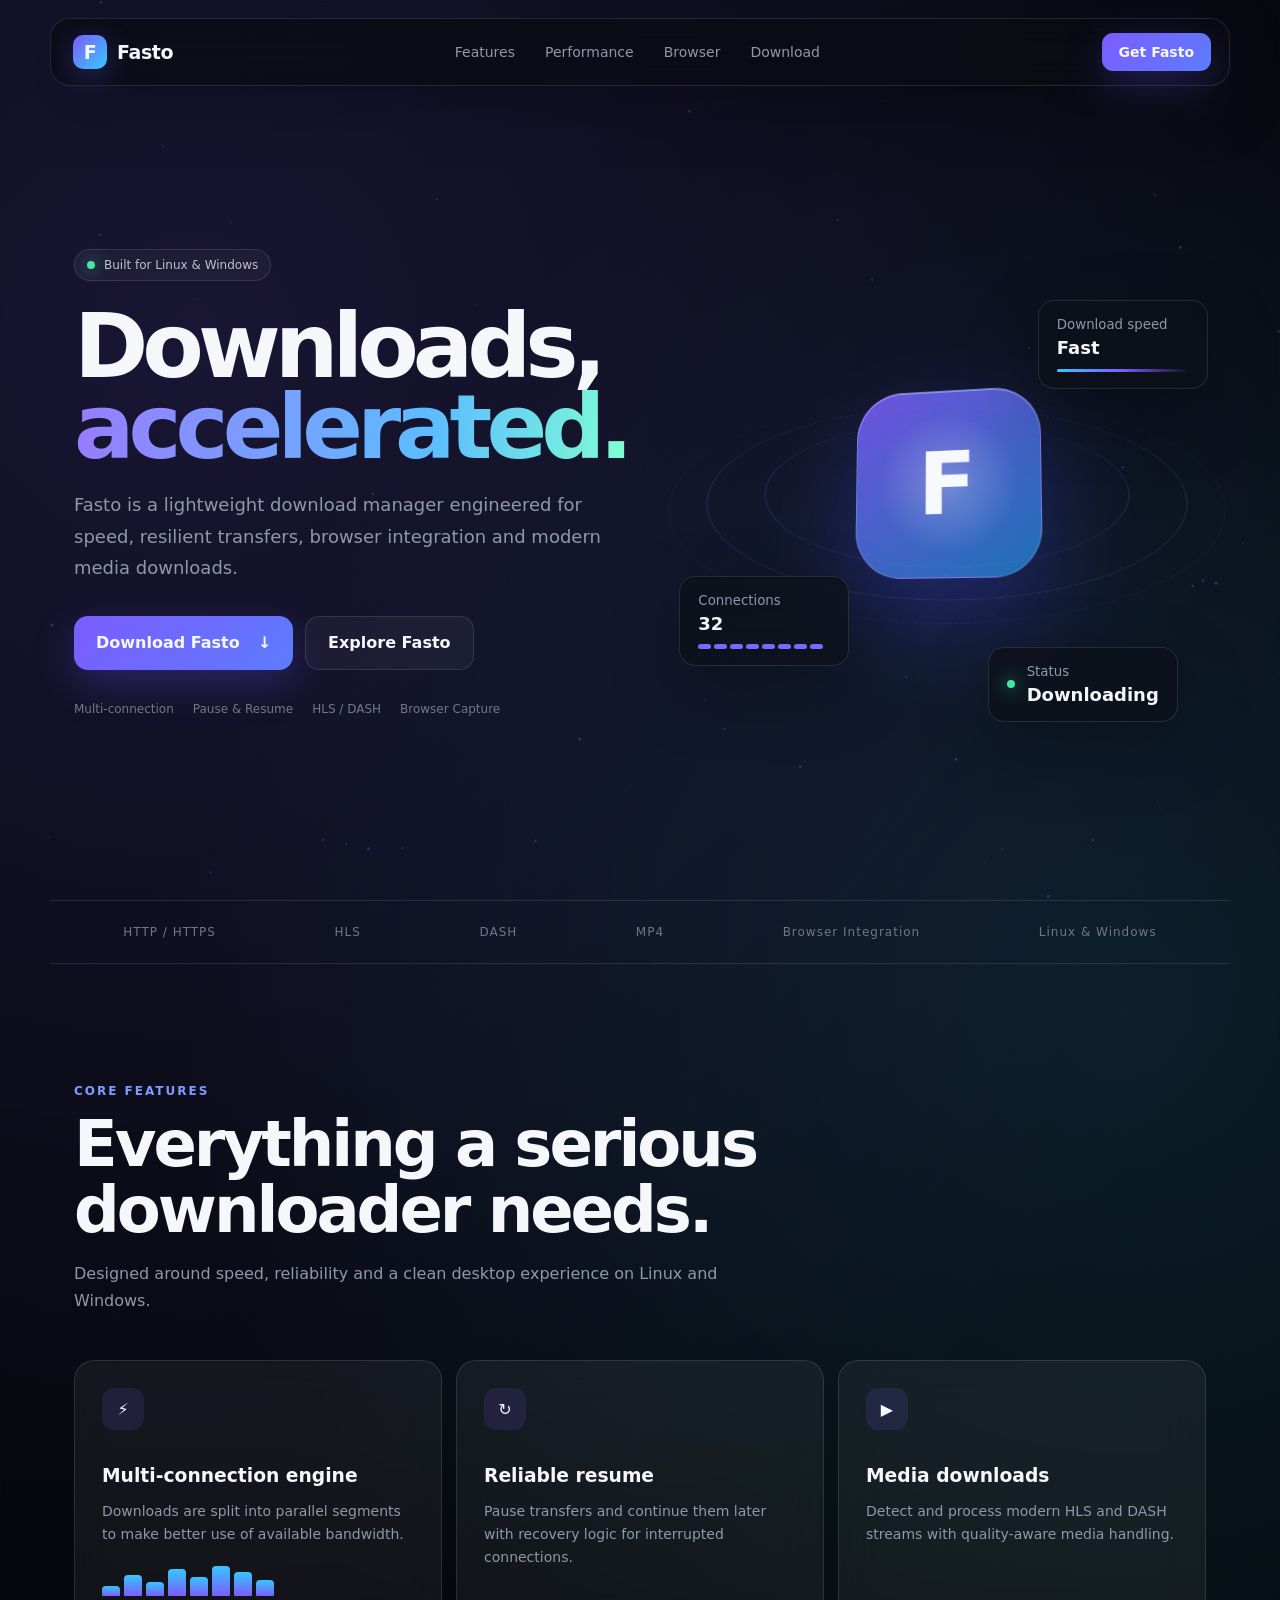
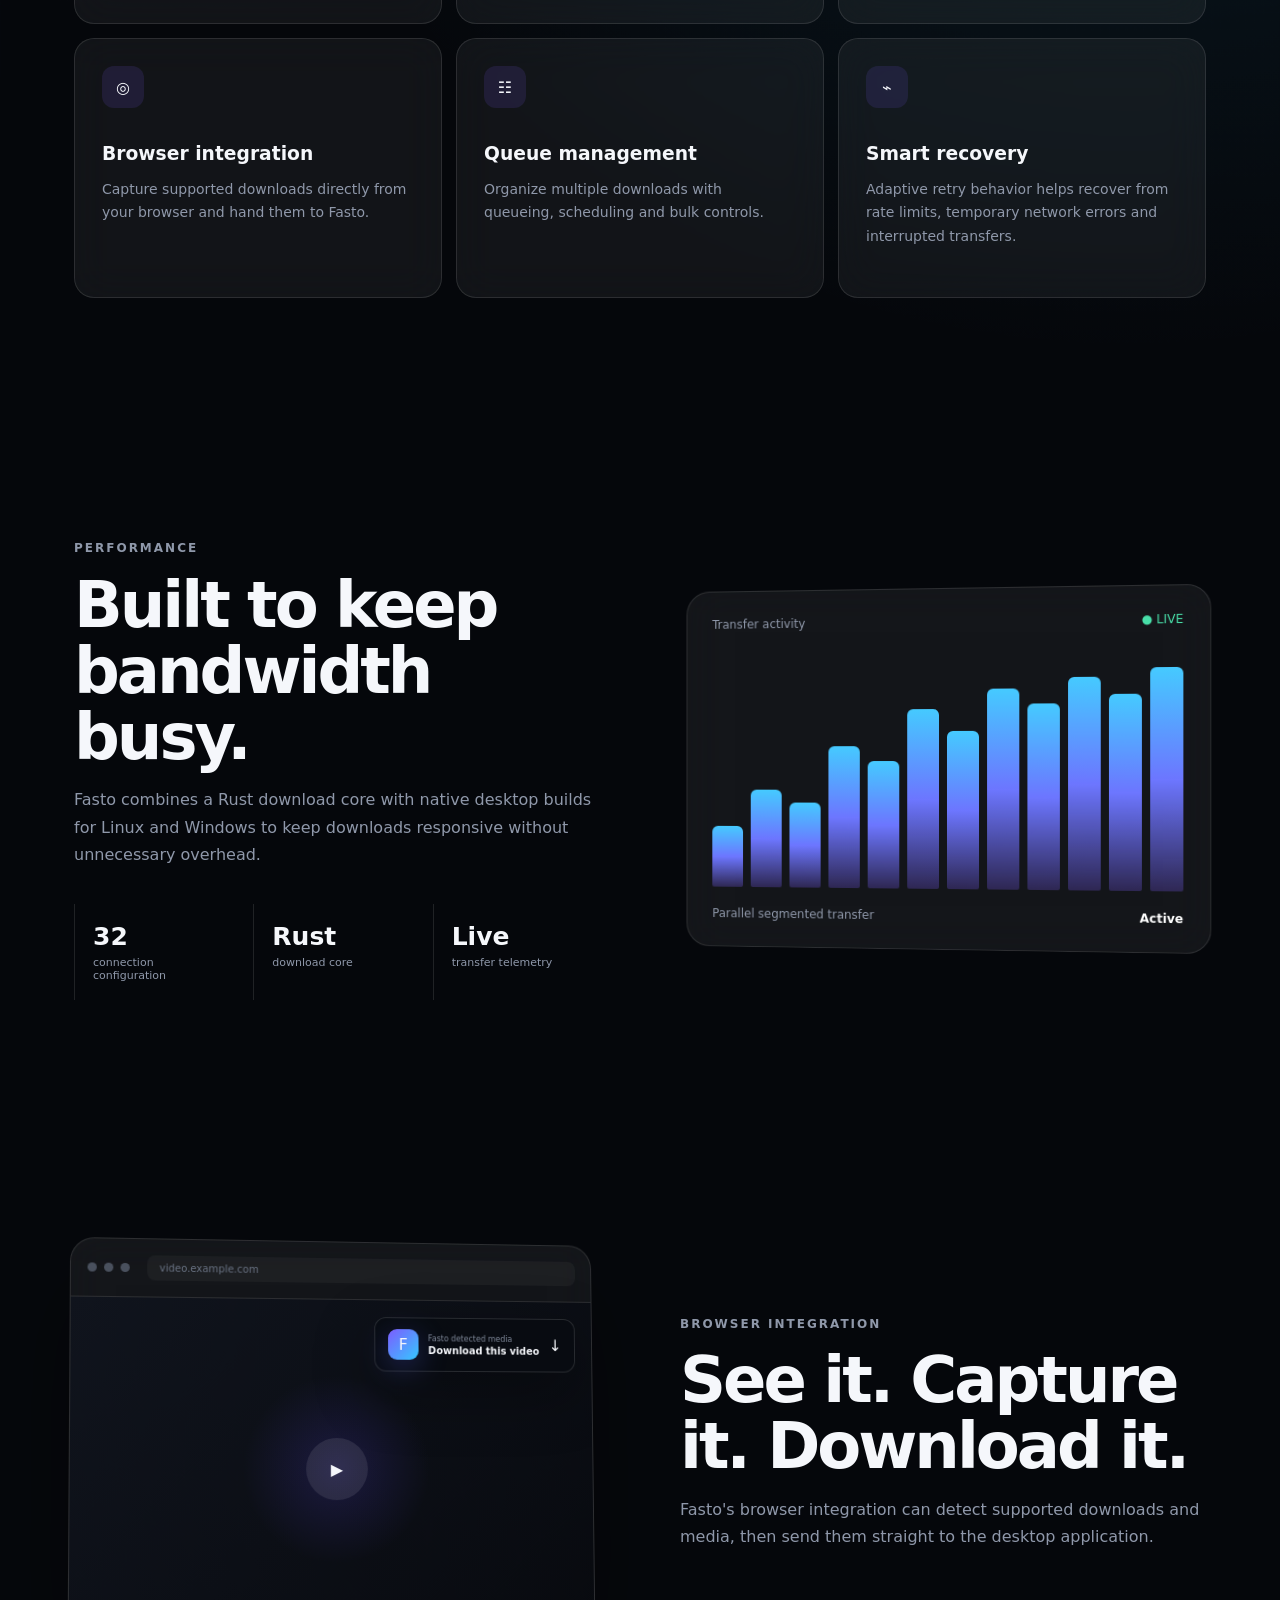
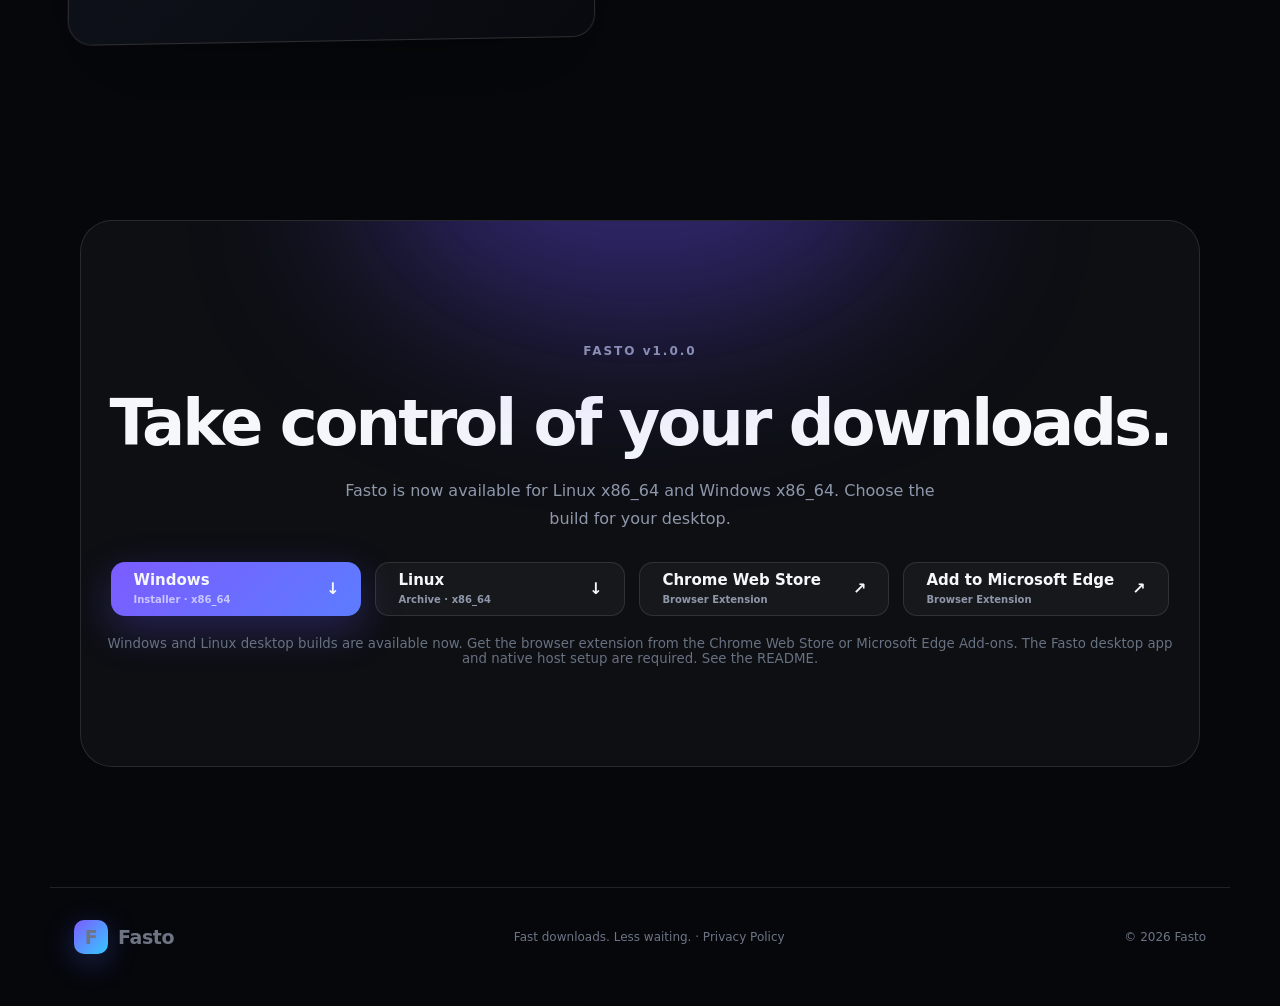
==== commit 2db46dda: "Update Fasto website" ====
--- a/index.html
+++ b/index.html
@@ -305,7 +305,7 @@
         >
           <span class="platform-copy">
             <strong>Chrome Web Store</strong>
-            <small>Browser Extension · Publication pending</small>
+            <small>Browser Extension</small>
           </span>
           <span>↗</span>
         </a>
@@ -324,23 +324,12 @@
           <span>↗</span>
         </a>
 
-        <a
-          class="secondary-btn large platform-btn"
-          href="https://github.com/Tanzeel0Hussain/Fasto/releases/download/v1.0.1-preview.1/Fasto-Browser-Integration-Setup-v1.0.0.exe"
-          aria-label="Download Fasto Browser Integration installer for Windows"
-        >
-          <span class="platform-copy">
-            <strong>Browser Integration</strong>
-            <small>Windows installer · Preview</small>
-          </span>
-          <span>↓</span>
-        </a>
       </div>
 
       <small class="release-note">
         Windows and Linux desktop builds are available now.
-        Get the Edge extension from Microsoft Edge Add-ons. Chrome publication is pending.
-        The Browser Integration installer is for Windows; Linux setup instructions are in the
+        Get the browser extension from the Chrome Web Store or Microsoft Edge Add-ons.
+        The Fasto desktop app and native host setup are required. See the
         <a href="https://github.com/Tanzeel0Hussain/Fasto#readme">README</a>.
       </small>
     </section>
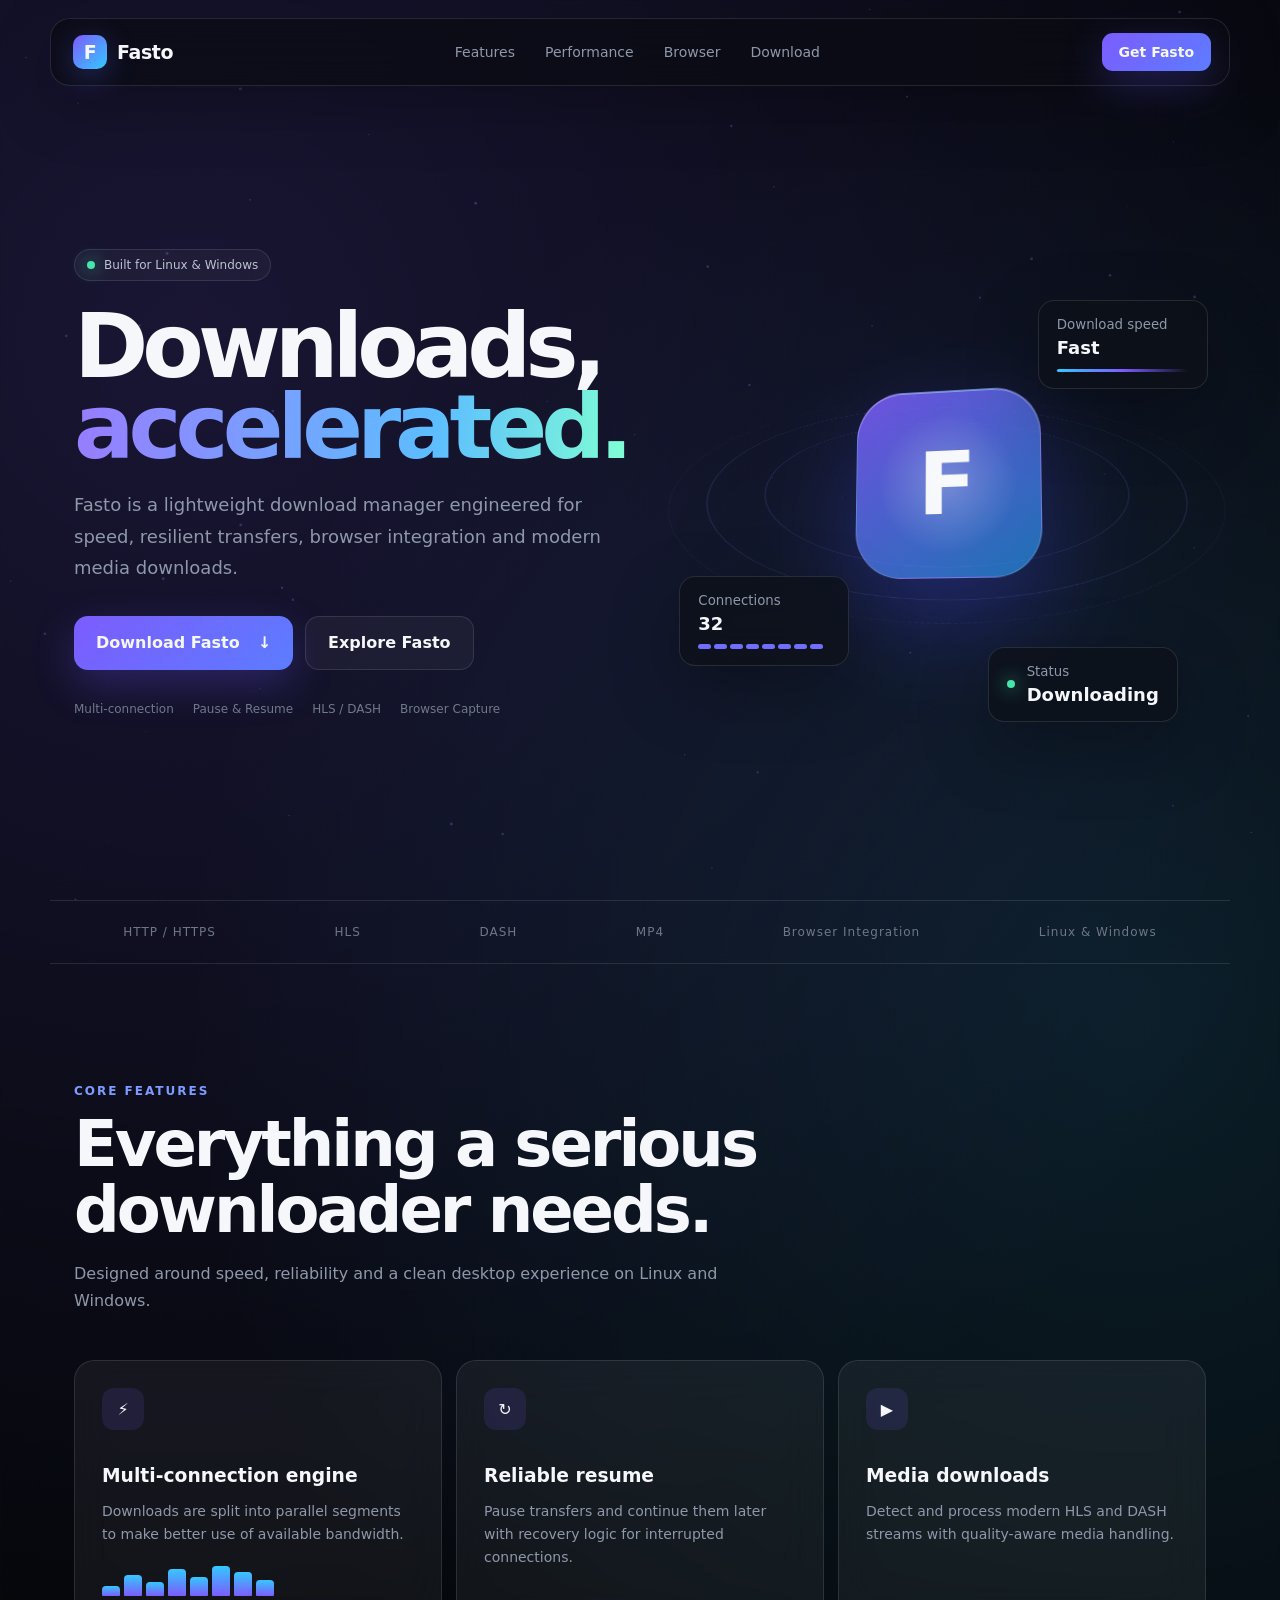
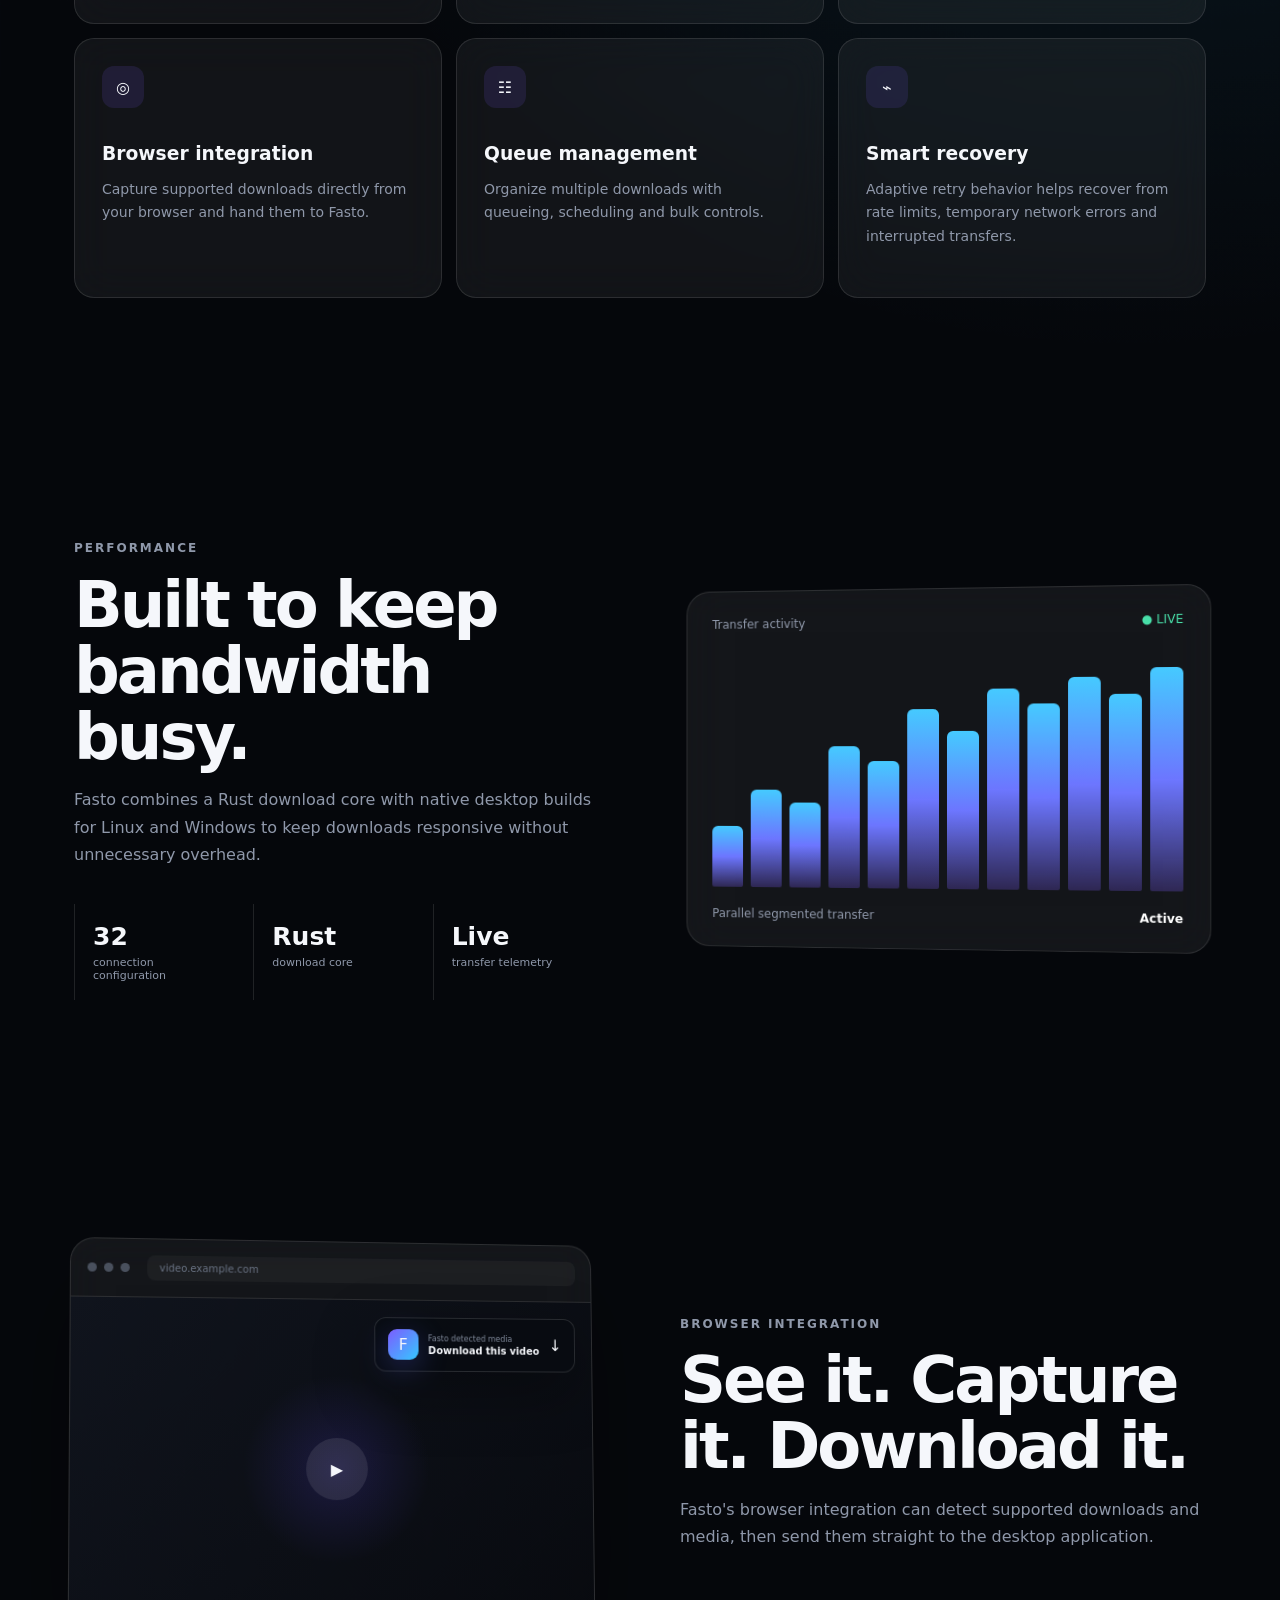
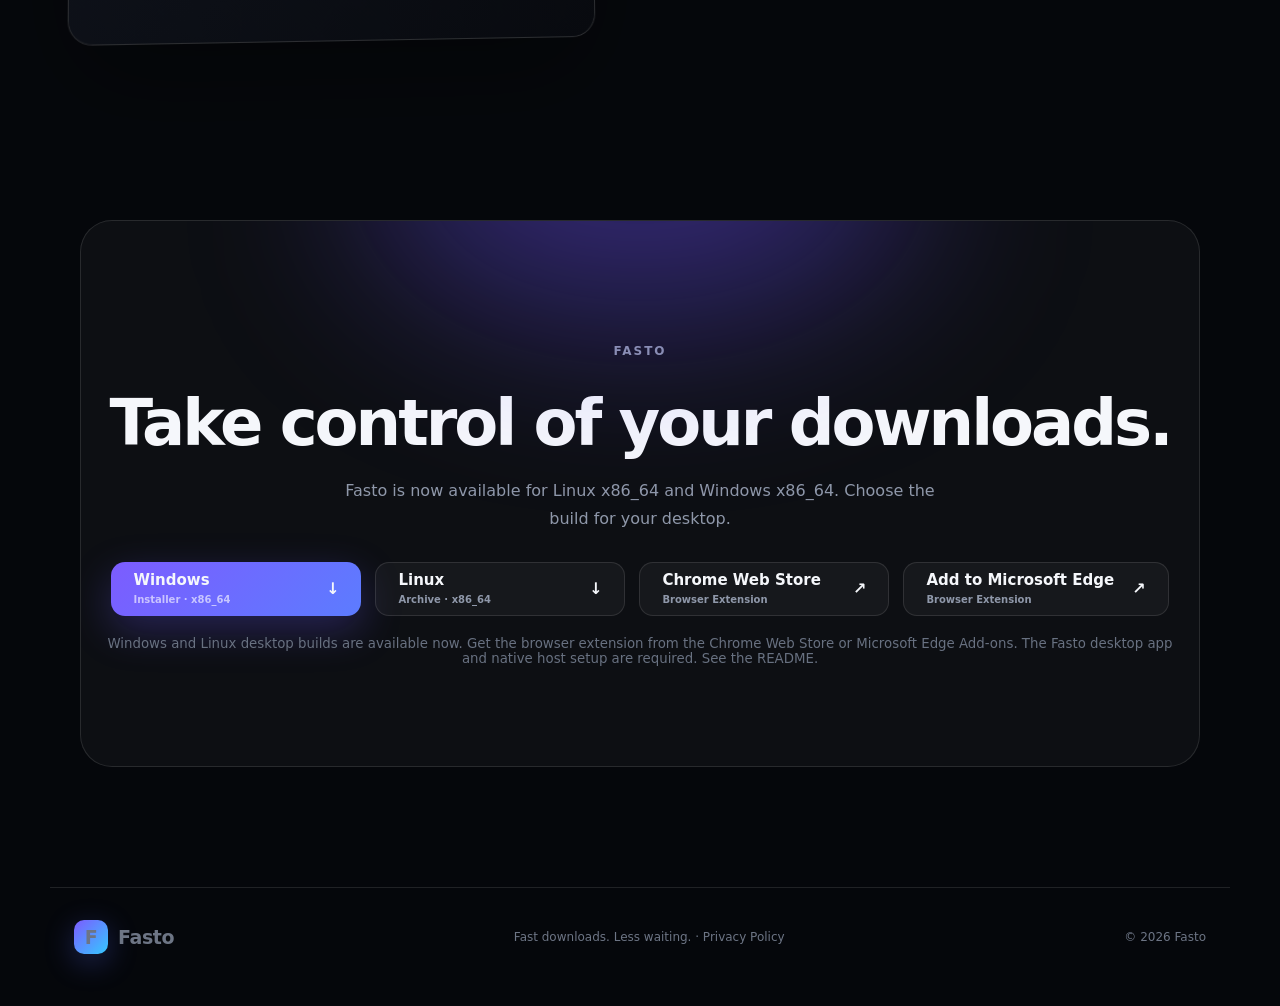
==== commit fcd06c66: "Update Fasto website" ====
--- a/index.html
+++ b/index.html
@@ -266,7 +266,7 @@
     <section class="download-section" id="download">
       <div class="download-glow"></div>
 
-      <p class="eyebrow">FASTO v1.0.0</p>
+      <p class="eyebrow" id="latest-version" data-repo="Tanzeel0Hussain/Fasto">FASTO</p>
       <h2>Take control of your downloads.</h2>
       <p>
         Fasto is now available for Linux x86_64 and Windows x86_64.
@@ -276,7 +276,7 @@
       <div class="platform-downloads">
         <a
           class="primary-btn large platform-btn"
-          href="https://github.com/Tanzeel0Hussain/Fasto/releases/download/v1.0.0/Fasto-Setup-v1.0.0.exe"
+          href="https://github.com/Tanzeel0Hussain/Fasto/releases/latest/download/Fasto-Setup-v1.0.0.exe"
         >
           <span class="platform-copy">
             <strong>Windows</strong>
@@ -287,7 +287,7 @@
 
         <a
           class="secondary-btn large platform-btn"
-          href="https://github.com/Tanzeel0Hussain/Fasto/releases/download/v1.0.0/Fasto-Linux-x86_64.tar.gz"
+          href="https://github.com/Tanzeel0Hussain/Fasto/releases/latest/download/Fasto-Linux-x86_64.tar.gz"
         >
           <span class="platform-copy">
             <strong>Linux</strong>
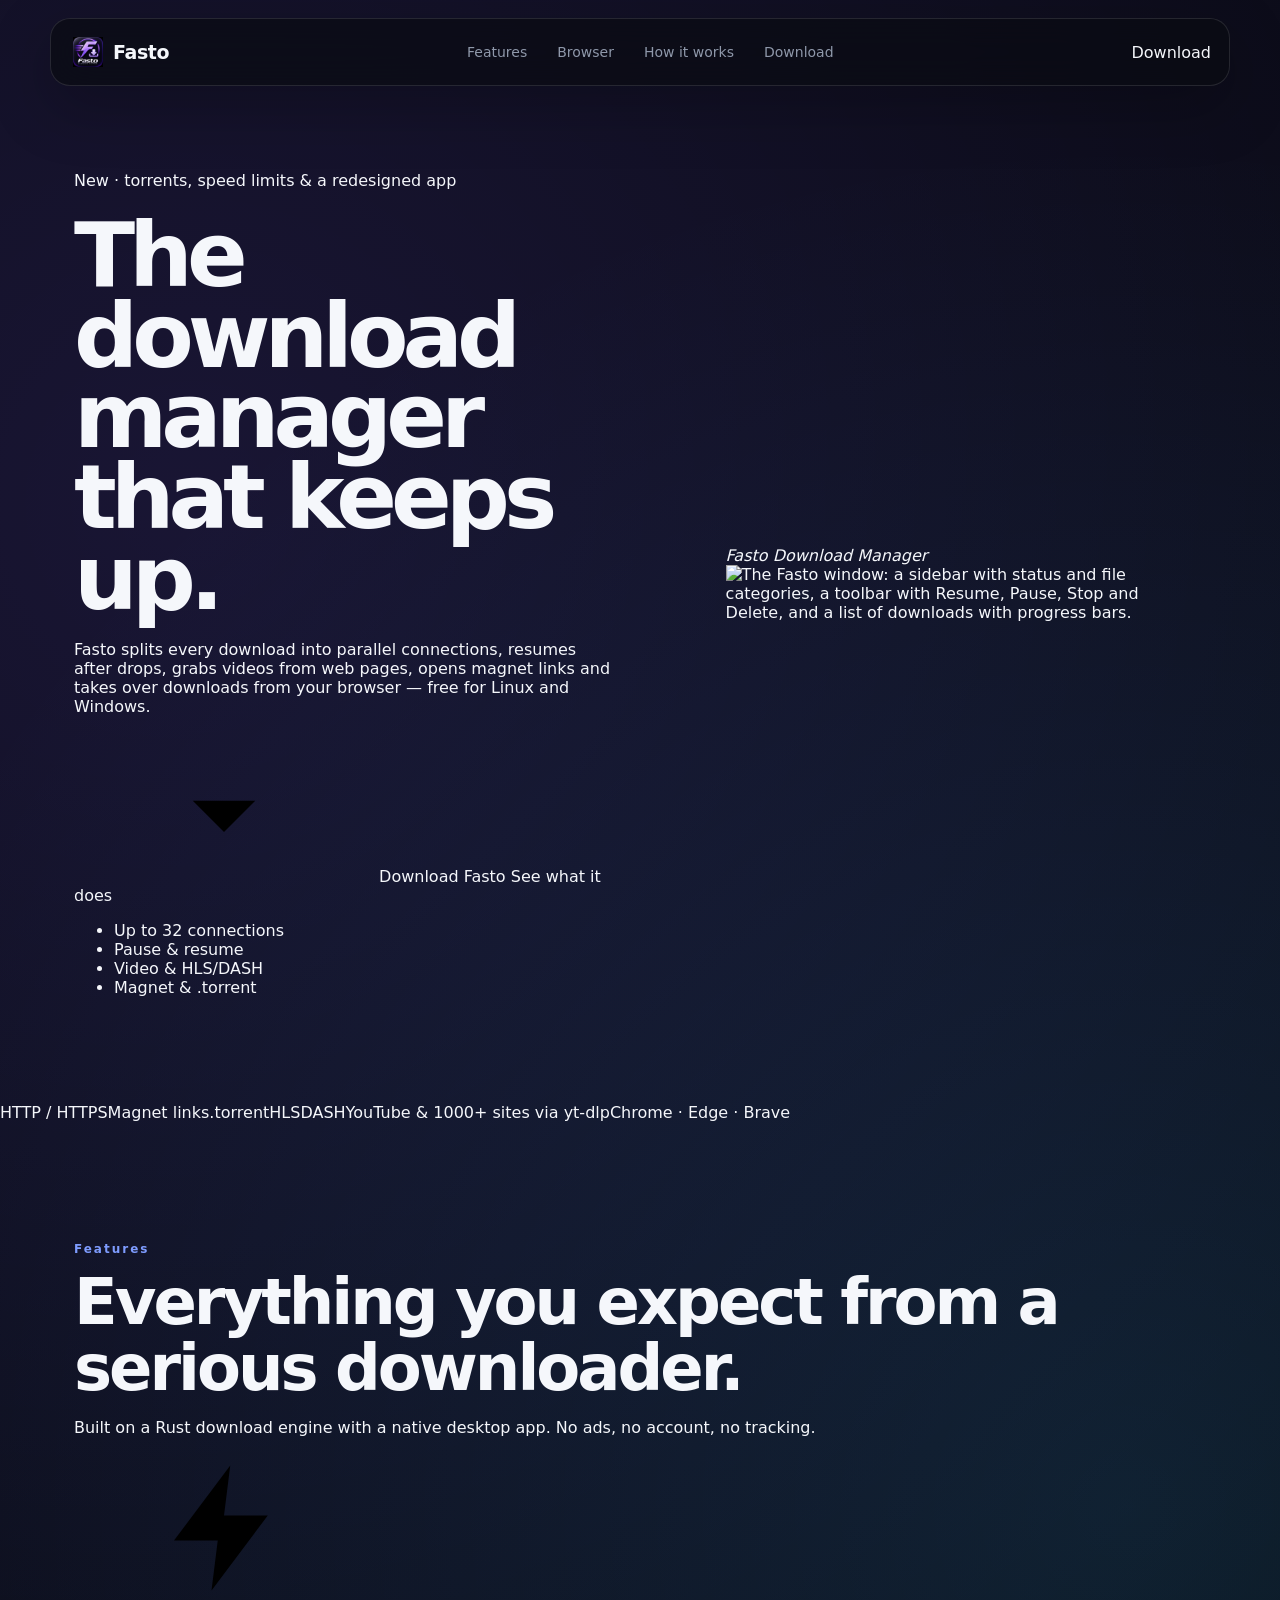
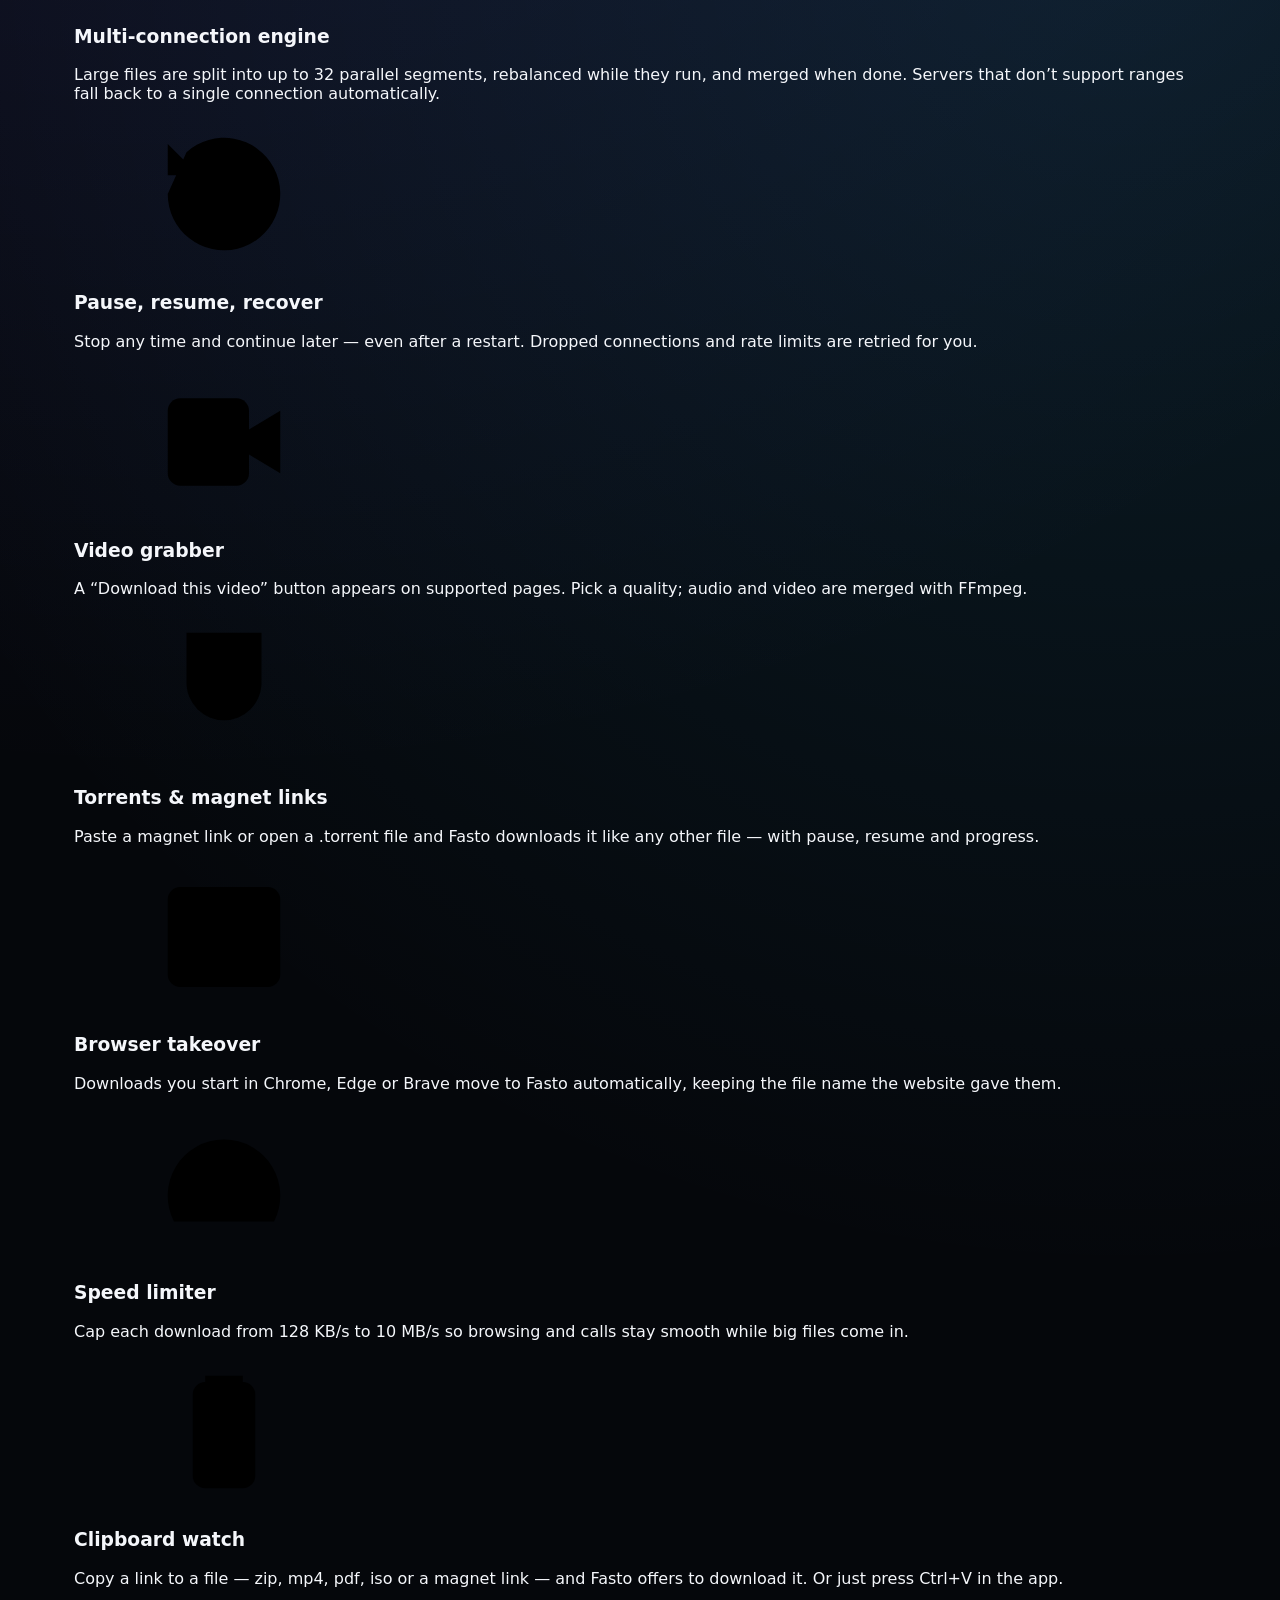
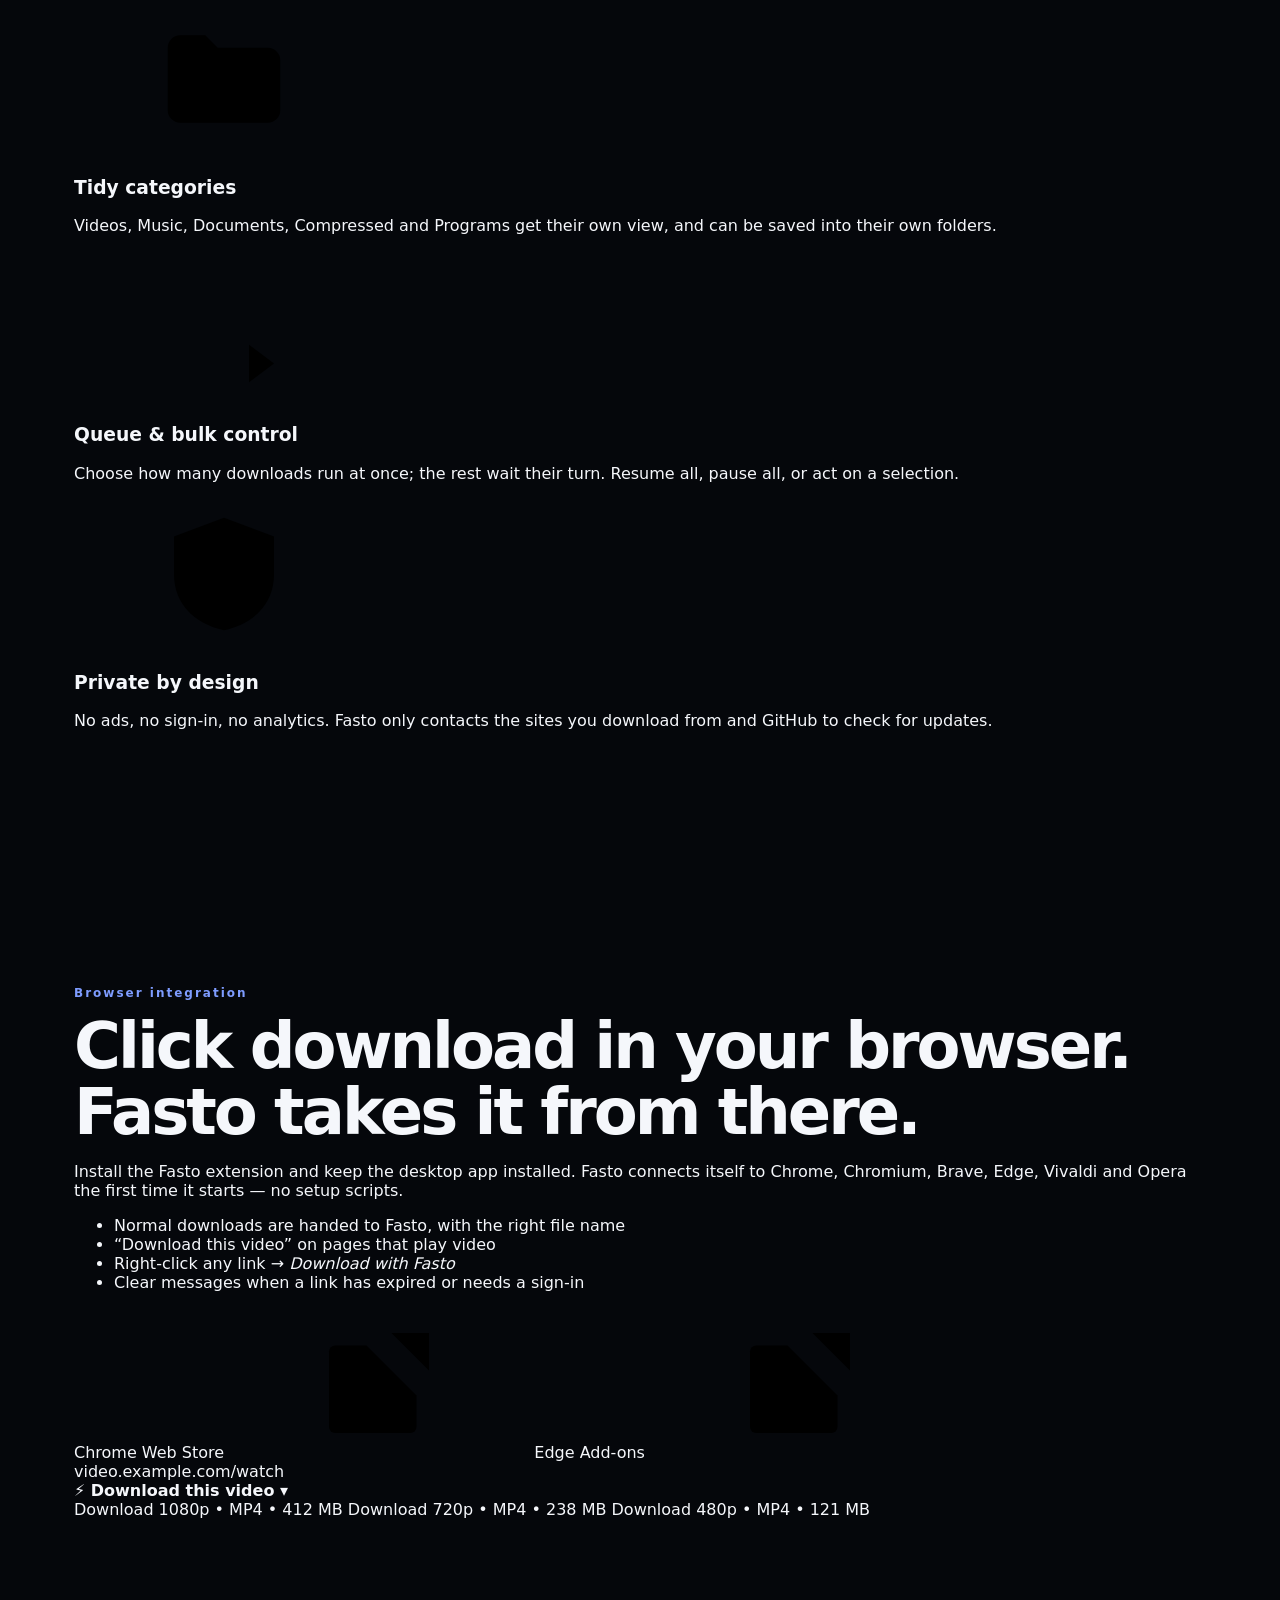
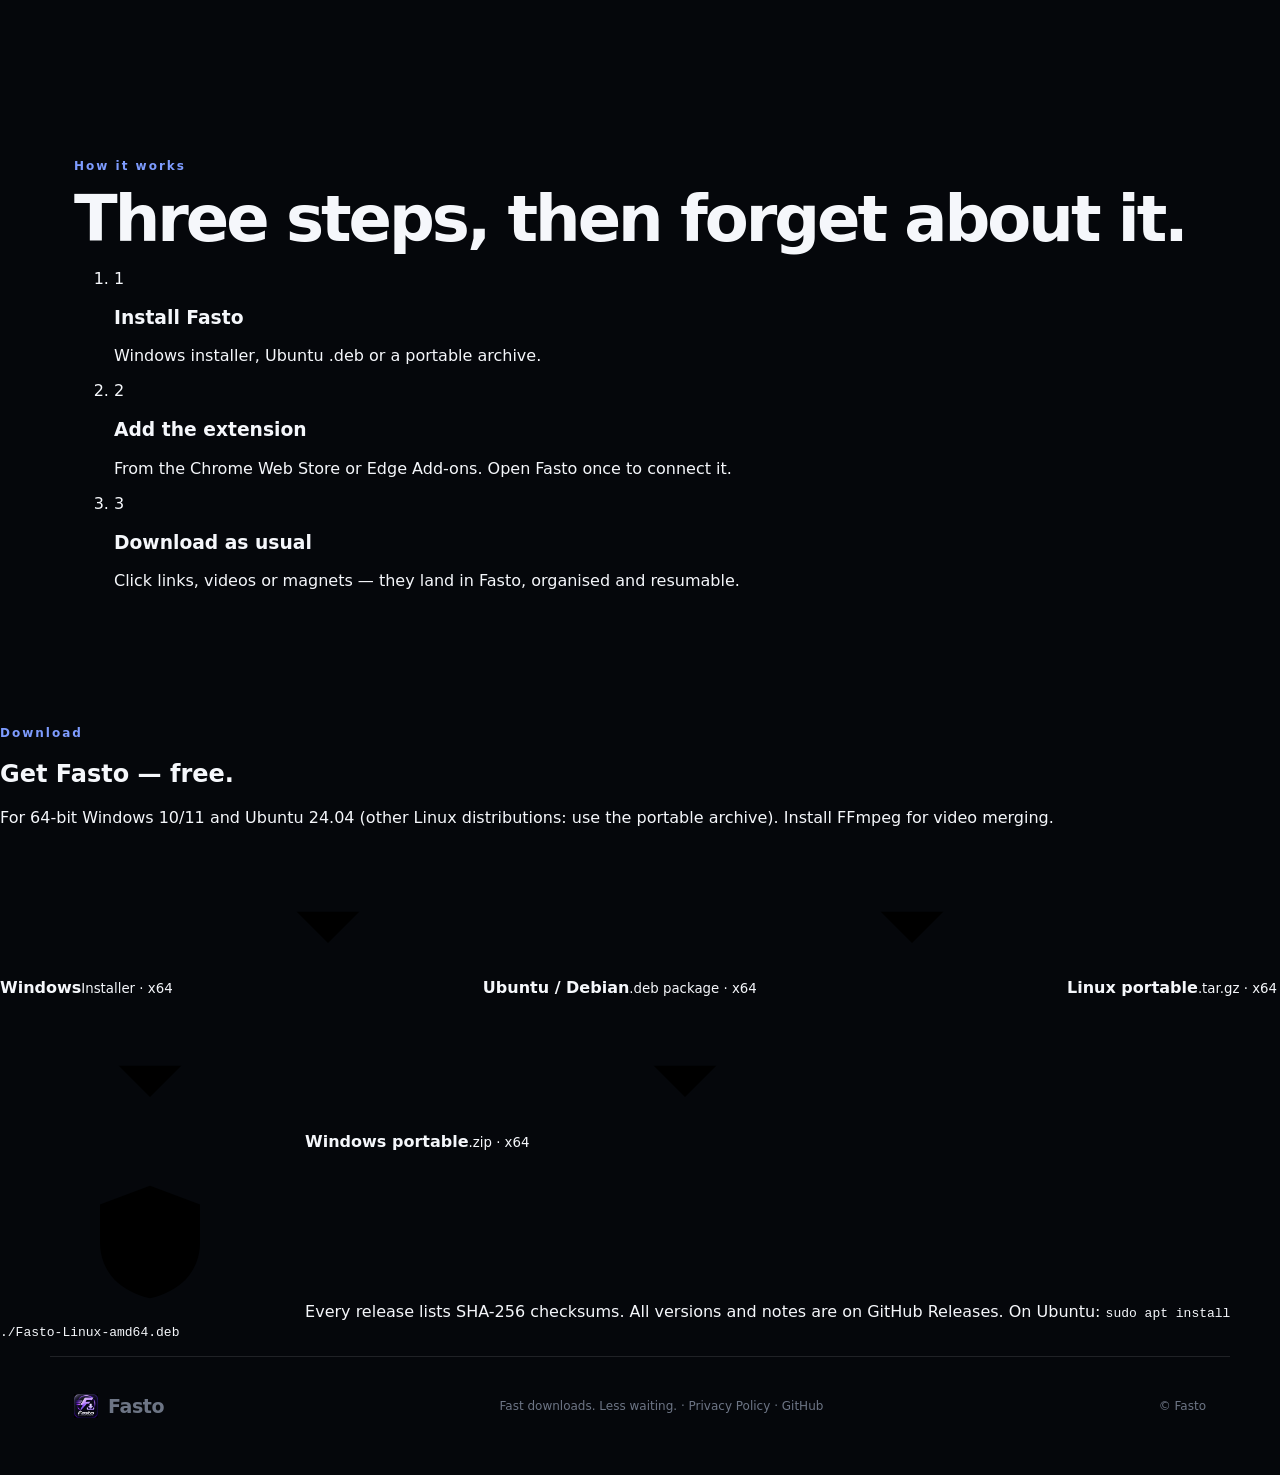
==== commit f11d0f79: "Update Fasto website for v1.1.0" ====
--- a/index.html
+++ b/index.html
@@ -3,346 +3,249 @@
 <head>
   <meta charset="utf-8">
   <meta name="viewport" content="width=device-width,initial-scale=1">
-  <meta name="description" content="Fasto — a fast, lightweight download manager for Linux and Windows.">
-  <title>Fasto — Download Faster</title>
+  <meta name="description" content="Fasto is a free, fast download manager for Linux and Windows: multi-connection downloads, pause and resume, video grabbing, torrents and browser integration.">
+  <meta name="theme-color" content="#0f172a">
+  <meta property="og:title" content="Fasto — Download Manager for Linux &amp; Windows">
+  <meta property="og:description" content="Multi-connection downloads, pause and resume, video grabber, torrents and browser integration.">
+  <meta property="og:image" content="assets/screenshot.png">
+  <title>Fasto — Download Manager for Linux &amp; Windows</title>
+  <link rel="icon" href="assets/fasto_icon.png">
   <link rel="stylesheet" href="assets/styles.css">
 </head>
 
 <body>
-  <canvas id="particles"></canvas>
+  <svg width="0" height="0" style="position:absolute" aria-hidden="true">
+    <symbol id="i-bolt" viewBox="0 0 24 24"><path d="M13 2 4 14h7l-1 8 9-12h-7l1-8z"/></symbol>
+    <symbol id="i-layers" viewBox="0 0 24 24"><path d="m12 3 9 5-9 5-9-5 9-5z"/><path d="m3 13 9 5 9-5"/></symbol>
+    <symbol id="i-resume" viewBox="0 0 24 24"><path d="M3 12a9 9 0 1 0 3-6.7"/><path d="M3 4v5h5"/><path d="m10 9 5 3-5 3z"/></symbol>
+    <symbol id="i-video" viewBox="0 0 24 24"><rect x="3" y="5" width="13" height="14" rx="2"/><path d="m16 10 5-3v10l-5-3"/></symbol>
+    <symbol id="i-magnet" viewBox="0 0 24 24"><path d="M6 3v8a6 6 0 0 0 12 0V3"/><path d="M6 7h4M14 7h4"/></symbol>
+    <symbol id="i-browser" viewBox="0 0 24 24"><rect x="3" y="4" width="18" height="16" rx="2"/><path d="M3 9h18"/><path d="M12 12v5m-2-2 2 2 2-2"/></symbol>
+    <symbol id="i-gauge" viewBox="0 0 24 24"><path d="M4 18a9 9 0 1 1 16 0"/><path d="m12 13 4-4"/></symbol>
+    <symbol id="i-clip" viewBox="0 0 24 24"><rect x="7" y="4" width="10" height="17" rx="2"/><path d="M9 4V3h6v1"/><path d="M10 11h4M10 15h4"/></symbol>
+    <symbol id="i-folder" viewBox="0 0 24 24"><path d="M3 7a2 2 0 0 1 2-2h4l2 2h8a2 2 0 0 1 2 2v8a2 2 0 0 1-2 2H5a2 2 0 0 1-2-2z"/></symbol>
+    <symbol id="i-queue" viewBox="0 0 24 24"><path d="M4 6h16M4 12h10M4 18h7"/><path d="m16 15 4 3-4 3z"/></symbol>
+    <symbol id="i-shield" viewBox="0 0 24 24"><path d="M12 3 4 6v6c0 5 3.5 8 8 9 4.5-1 8-4 8-9V6z"/><path d="m9 12 2 2 4-4"/></symbol>
+    <symbol id="i-down" viewBox="0 0 24 24"><path d="M12 4v12m-5-5 5 5 5-5"/><path d="M5 20h14"/></symbol>
+    <symbol id="i-out" viewBox="0 0 24 24"><path d="M14 4h6v6"/><path d="M20 4 11 13"/><path d="M18 14v5a1 1 0 0 1-1 1H5a1 1 0 0 1-1-1V7a1 1 0 0 1 1-1h5"/></symbol>
+  </svg>
 
   <header class="nav">
-    <a class="brand" href="#top">
-      <span class="brand-mark">F</span>
+    <a class="brand" href="#top" aria-label="Fasto home">
+      <img src="assets/fasto_icon.png" alt="" width="30" height="30">
       <span>Fasto</span>
     </a>
 
-    <nav>
+    <nav aria-label="Sections">
       <a href="#features">Features</a>
-      <a href="#performance">Performance</a>
       <a href="#browser">Browser</a>
+      <a href="#how">How it works</a>
       <a href="#download">Download</a>
     </nav>
 
-    <a class="nav-download" href="#download">Get Fasto</a>
+    <a class="btn btn-primary btn-small" href="#download">Download</a>
   </header>
 
   <main id="top">
     <section class="hero">
       <div class="hero-copy">
-        <div class="pill">
-          <span class="pulse"></span>
-          Built for Linux & Windows
-        </div>
-
-        <h1>
-          Downloads,
-          <span class="gradient-text">accelerated.</span>
-        </h1>
-
-        <p class="hero-text">
-          Fasto is a lightweight download manager engineered for speed,
-          resilient transfers, browser integration and modern media downloads.
+        <p class="badge"><span class="dot"></span><span id="hero-version">New</span> · torrents, speed limits &amp; a redesigned app</p>
+
+        <h1>The download manager<br><span class="accent">that keeps up.</span></h1>
+
+        <p class="lead">
+          Fasto splits every download into parallel connections, resumes after
+          drops, grabs videos from web pages, opens magnet links and takes over
+          downloads from your browser — free for Linux and Windows.
         </p>
 
-        <div class="hero-actions">
-          <a class="primary-btn" href="#download">
+        <div class="actions">
+          <a class="btn btn-primary" href="#download">
+            <svg class="i"><use href="#i-down"/></svg>
             Download Fasto
-            <span>↓</span>
           </a>
-
-          <a class="secondary-btn" href="#features">
-            Explore Fasto
+          <a class="btn btn-ghost" href="#features">See what it does</a>
+        </div>
+
+        <ul class="hero-points" aria-label="Highlights">
+          <li>Up to 32 connections</li>
+          <li>Pause &amp; resume</li>
+          <li>Video &amp; HLS/DASH</li>
+          <li>Magnet &amp; .torrent</li>
+        </ul>
+      </div>
+
+      <figure class="hero-shot">
+        <div class="window">
+          <div class="window-bar"><span></span><span></span><span></span><em>Fasto Download Manager</em></div>
+          <img src="assets/screenshot.png" alt="The Fasto window: a sidebar with status and file categories, a toolbar with Resume, Pause, Stop and Delete, and a list of downloads with progress bars." width="1280" height="720">
+        </div>
+      </figure>
+    </section>
+
+    <section class="strip" aria-label="Supported">
+      <span>HTTP / HTTPS</span><span>Magnet links</span><span>.torrent</span><span>HLS</span><span>DASH</span><span>YouTube &amp; 1000+ sites via yt-dlp</span><span>Chrome · Edge · Brave</span>
+    </section>
+
+    <section class="section" id="features">
+      <header class="section-head">
+        <p class="eyebrow">Features</p>
+        <h2>Everything you expect from a serious downloader.</h2>
+        <p>Built on a Rust download engine with a native desktop app. No ads, no account, no tracking.</p>
+      </header>
+
+      <div class="grid">
+        <article class="card card-wide">
+          <svg class="i i-lg"><use href="#i-bolt"/></svg>
+          <h3>Multi-connection engine</h3>
+          <p>Large files are split into up to 32 parallel segments, rebalanced while they run, and merged when done. Servers that don’t support ranges fall back to a single connection automatically.</p>
+          <div class="segments" aria-hidden="true"><i></i><i></i><i></i><i></i><i></i><i></i><i></i><i></i></div>
+        </article>
+
+        <article class="card">
+          <svg class="i i-lg"><use href="#i-resume"/></svg>
+          <h3>Pause, resume, recover</h3>
+          <p>Stop any time and continue later — even after a restart. Dropped connections and rate limits are retried for you.</p>
+        </article>
+
+        <article class="card">
+          <svg class="i i-lg"><use href="#i-video"/></svg>
+          <h3>Video grabber</h3>
+          <p>A “Download this video” button appears on supported pages. Pick a quality; audio and video are merged with FFmpeg.</p>
+        </article>
+
+        <article class="card">
+          <svg class="i i-lg"><use href="#i-magnet"/></svg>
+          <h3>Torrents &amp; magnet links</h3>
+          <p>Paste a magnet link or open a .torrent file and Fasto downloads it like any other file — with pause, resume and progress.</p>
+        </article>
+
+        <article class="card">
+          <svg class="i i-lg"><use href="#i-browser"/></svg>
+          <h3>Browser takeover</h3>
+          <p>Downloads you start in Chrome, Edge or Brave move to Fasto automatically, keeping the file name the website gave them.</p>
+        </article>
+
+        <article class="card">
+          <svg class="i i-lg"><use href="#i-gauge"/></svg>
+          <h3>Speed limiter</h3>
+          <p>Cap each download from 128 KB/s to 10 MB/s so browsing and calls stay smooth while big files come in.</p>
+        </article>
+
+        <article class="card">
+          <svg class="i i-lg"><use href="#i-clip"/></svg>
+          <h3>Clipboard watch</h3>
+          <p>Copy a link to a file — zip, mp4, pdf, iso or a magnet link — and Fasto offers to download it. Or just press Ctrl+V in the app.</p>
+        </article>
+
+        <article class="card">
+          <svg class="i i-lg"><use href="#i-folder"/></svg>
+          <h3>Tidy categories</h3>
+          <p>Videos, Music, Documents, Compressed and Programs get their own view, and can be saved into their own folders.</p>
+        </article>
+
+        <article class="card">
+          <svg class="i i-lg"><use href="#i-queue"/></svg>
+          <h3>Queue &amp; bulk control</h3>
+          <p>Choose how many downloads run at once; the rest wait their turn. Resume all, pause all, or act on a selection.</p>
+        </article>
+
+        <article class="card">
+          <svg class="i i-lg"><use href="#i-shield"/></svg>
+          <h3>Private by design</h3>
+          <p>No ads, no sign-in, no analytics. Fasto only contacts the sites you download from and GitHub to check for updates.</p>
+        </article>
+      </div>
+    </section>
+
+    <section class="section split" id="browser">
+      <div class="split-copy">
+        <p class="eyebrow">Browser integration</p>
+        <h2>Click download in your browser.<br>Fasto takes it from there.</h2>
+        <p>Install the Fasto extension and keep the desktop app installed. Fasto connects itself to Chrome, Chromium, Brave, Edge, Vivaldi and Opera the first time it starts — no setup scripts.</p>
+        <ul class="checks">
+          <li>Normal downloads are handed to Fasto, with the right file name</li>
+          <li>“Download this video” on pages that play video</li>
+          <li>Right-click any link → <em>Download with Fasto</em></li>
+          <li>Clear messages when a link has expired or needs a sign-in</li>
+        </ul>
+        <div class="actions">
+          <a class="btn btn-ghost" href="https://chromewebstore.google.com/detail/nbpieehnohklopikjenojedfnpfnlnip" target="_blank" rel="noopener noreferrer">
+            Chrome Web Store <svg class="i"><use href="#i-out"/></svg>
           </a>
-        </div>
-
-        <div class="hero-meta">
-          <span>Multi-connection</span>
-          <span>Pause & Resume</span>
-          <span>HLS / DASH</span>
-          <span>Browser Capture</span>
-        </div>
-      </div>
-
-      <div class="hero-visual">
-        <div class="orbit orbit-one"></div>
-        <div class="orbit orbit-two"></div>
-        <div class="orbit orbit-three"></div>
-
-        <div class="download-core">
-          <div class="core-glow"></div>
-          <span class="core-letter">F</span>
-        </div>
-
-        <div class="floating-card card-speed">
-          <small>Download speed</small>
-          <strong>Fast</strong>
-          <div class="mini-line"></div>
-        </div>
-
-        <div class="floating-card card-parts">
-          <small>Connections</small>
-          <strong>32</strong>
-          <div class="segments">
-            <span></span><span></span><span></span><span></span>
-            <span></span><span></span><span></span><span></span>
+          <a class="btn btn-ghost" href="https://microsoftedge.microsoft.com/addons/detail/bddofecekmcbaneoihhpnebiimcldjec" target="_blank" rel="noopener noreferrer">
+            Edge Add-ons <svg class="i"><use href="#i-out"/></svg>
+          </a>
+        </div>
+      </div>
+
+      <div class="browser-demo" aria-hidden="true">
+        <div class="demo-bar"><span></span><span></span><span></span><div class="demo-url">video.example.com/watch</div></div>
+        <div class="demo-video">
+          <div class="demo-play"></div>
+          <div class="demo-grab">
+            <strong>⚡ Download this video ▾</strong>
+            <div class="demo-menu">
+              <span>Download 1080p • MP4 • 412 MB</span>
+              <span>Download 720p • MP4 • 238 MB</span>
+              <span>Download 480p • MP4 • 121 MB</span>
+            </div>
           </div>
         </div>
-
-        <div class="floating-card card-status">
-          <span class="status-dot"></span>
-          <div>
-            <small>Status</small>
-            <strong>Downloading</strong>
-          </div>
-        </div>
-      </div>
-    </section>
-
-    <section class="trusted-strip">
-      <span>HTTP / HTTPS</span>
-      <span>HLS</span>
-      <span>DASH</span>
-      <span>MP4</span>
-      <span>Browser Integration</span>
-      <span>Linux & Windows</span>
-    </section>
-
-    <section class="section" id="features">
-      <div class="section-heading">
-        <p class="eyebrow">CORE FEATURES</p>
-        <h2>Everything a serious downloader needs.</h2>
-        <p>
-          Designed around speed, reliability and a clean desktop experience on Linux and Windows.
-        </p>
-      </div>
-
-      <div class="feature-grid">
-        <article class="feature-card spotlight">
-          <div class="icon">⚡</div>
-          <h3>Multi-connection engine</h3>
-          <p>
-            Downloads are split into parallel segments to make better use of
-            available bandwidth.
-          </p>
-          <div class="connection-bars">
-            <i></i><i></i><i></i><i></i><i></i><i></i><i></i><i></i>
-          </div>
-        </article>
-
-        <article class="feature-card">
-          <div class="icon">↻</div>
-          <h3>Reliable resume</h3>
-          <p>
-            Pause transfers and continue them later with recovery logic for
-            interrupted connections.
-          </p>
-        </article>
-
-        <article class="feature-card">
-          <div class="icon">▶</div>
-          <h3>Media downloads</h3>
-          <p>
-            Detect and process modern HLS and DASH streams with quality-aware
-            media handling.
-          </p>
-        </article>
-
-        <article class="feature-card">
-          <div class="icon">◎</div>
-          <h3>Browser integration</h3>
-          <p>
-            Capture supported downloads directly from your browser and hand them
-            to Fasto.
-          </p>
-        </article>
-
-        <article class="feature-card">
-          <div class="icon">☷</div>
-          <h3>Queue management</h3>
-          <p>
-            Organize multiple downloads with queueing, scheduling and bulk
-            controls.
-          </p>
-        </article>
-
-        <article class="feature-card">
-          <div class="icon">⌁</div>
-          <h3>Smart recovery</h3>
-          <p>
-            Adaptive retry behavior helps recover from rate limits, temporary
-            network errors and interrupted transfers.
-          </p>
-        </article>
-      </div>
-    </section>
-
-    <section class="section performance" id="performance">
-      <div class="performance-copy">
-        <p class="eyebrow">PERFORMANCE</p>
-        <h2>Built to keep bandwidth busy.</h2>
-        <p>
-          Fasto combines a Rust download core with native desktop builds for
-          Linux and Windows to keep downloads responsive without unnecessary overhead.
-        </p>
-
-        <div class="stats">
-          <div>
-            <strong>32</strong>
-            <span>connection configuration</span>
-          </div>
-
-          <div>
-            <strong>Rust</strong>
-            <span>download core</span>
-          </div>
-
-          <div>
-            <strong>Live</strong>
-            <span>transfer telemetry</span>
-          </div>
-        </div>
-      </div>
-
-      <div class="speed-panel glass">
-        <div class="panel-top">
-          <span>Transfer activity</span>
-          <span class="live">● LIVE</span>
-        </div>
-
-        <div class="graph">
-          <span style="--h:28%"></span>
-          <span style="--h:45%"></span>
-          <span style="--h:39%"></span>
-          <span style="--h:65%"></span>
-          <span style="--h:58%"></span>
-          <span style="--h:82%"></span>
-          <span style="--h:72%"></span>
-          <span style="--h:91%"></span>
-          <span style="--h:84%"></span>
-          <span style="--h:96%"></span>
-          <span style="--h:88%"></span>
-          <span style="--h:100%"></span>
-        </div>
-
-        <div class="panel-bottom">
-          <span>Parallel segmented transfer</span>
-          <strong>Active</strong>
-        </div>
-      </div>
-    </section>
-
-    <section class="section browser-section" id="browser">
-      <div class="browser-window glass">
-        <div class="browser-top">
-          <span></span><span></span><span></span>
-          <div class="address">video.example.com</div>
-        </div>
-
-        <div class="video-placeholder">
-          <div class="play-button">▶</div>
-
-          <div class="fasto-overlay">
-            <div class="mini-brand">F</div>
-            <div>
-              <small>Fasto detected media</small>
-              <strong>Download this video</strong>
-            </div>
-            <span>↓</span>
-          </div>
-        </div>
-      </div>
-
-      <div class="browser-copy">
-        <p class="eyebrow">BROWSER INTEGRATION</p>
-        <h2>See it. Capture it. Download it.</h2>
-        <p>
-          Fasto's browser integration can detect supported downloads and media,
-          then send them straight to the desktop application.
-        </p>
-      </div>
-    </section>
-
-    <section class="download-section" id="download">
-      <div class="download-glow"></div>
-
-      <p class="eyebrow" id="latest-version" data-repo="Tanzeel0Hussain/Fasto">FASTO</p>
-      <h2>Take control of your downloads.</h2>
-      <p>
-        Fasto is now available for Linux x86_64 and Windows x86_64.
-        Choose the build for your desktop.
+      </div>
+    </section>
+
+    <section class="section" id="how">
+      <header class="section-head">
+        <p class="eyebrow">How it works</p>
+        <h2>Three steps, then forget about it.</h2>
+      </header>
+      <ol class="steps">
+        <li><span>1</span><h3>Install Fasto</h3><p>Windows installer, Ubuntu .deb or a portable archive.</p></li>
+        <li><span>2</span><h3>Add the extension</h3><p>From the Chrome Web Store or Edge Add-ons. Open Fasto once to connect it.</p></li>
+        <li><span>3</span><h3>Download as usual</h3><p>Click links, videos or magnets — they land in Fasto, organised and resumable.</p></li>
+      </ol>
+    </section>
+
+    <section class="download" id="download">
+      <p class="eyebrow" id="latest-version" data-repo="Tanzeel0Hussain/Fasto">Download</p>
+      <h2>Get Fasto — free.</h2>
+      <p>For 64-bit Windows 10/11 and Ubuntu 24.04 (other Linux distributions: use the portable archive). Install FFmpeg for video merging.</p>
+
+      <div class="platforms">
+        <a class="platform" href="https://github.com/Tanzeel0Hussain/Fasto/releases/latest/download/Fasto-Setup-v1.0.0.exe">
+          <strong>Windows</strong><small>Installer · x64</small>
+          <svg class="i"><use href="#i-down"/></svg>
+        </a>
+        <a class="platform" href="https://github.com/Tanzeel0Hussain/Fasto/releases/latest/download/Fasto-Linux-amd64.deb">
+          <strong>Ubuntu / Debian</strong><small>.deb package · x64</small>
+          <svg class="i"><use href="#i-down"/></svg>
+        </a>
+        <a class="platform" href="https://github.com/Tanzeel0Hussain/Fasto/releases/latest/download/Fasto-Linux-x86_64.tar.gz">
+          <strong>Linux portable</strong><small>.tar.gz · x64</small>
+          <svg class="i"><use href="#i-down"/></svg>
+        </a>
+        <a class="platform" href="https://github.com/Tanzeel0Hussain/Fasto/releases/latest/download/Fasto-Windows-x86_64.zip">
+          <strong>Windows portable</strong><small>.zip · x64</small>
+          <svg class="i"><use href="#i-down"/></svg>
+        </a>
+      </div>
+
+      <p class="fine">
+        <svg class="i"><use href="#i-shield"/></svg>
+        Every release lists SHA-256 checksums. All versions and notes are on
+        <a href="https://github.com/Tanzeel0Hussain/Fasto/releases">GitHub Releases</a>.
+        On Ubuntu: <code>sudo apt install ./Fasto-Linux-amd64.deb</code>
       </p>
-
-      <div class="platform-downloads">
-        <a
-          class="primary-btn large platform-btn"
-          href="https://github.com/Tanzeel0Hussain/Fasto/releases/latest/download/Fasto-Setup-v1.0.0.exe"
-        >
-          <span class="platform-copy">
-            <strong>Windows</strong>
-            <small>Installer · x86_64</small>
-          </span>
-          <span>↓</span>
-        </a>
-
-        <a
-          class="secondary-btn large platform-btn"
-          href="https://github.com/Tanzeel0Hussain/Fasto/releases/latest/download/Fasto-Linux-x86_64.tar.gz"
-        >
-          <span class="platform-copy">
-            <strong>Linux</strong>
-            <small>Archive · x86_64</small>
-          </span>
-          <span>↓</span>
-        </a>
-
-        <a
-          class="secondary-btn large platform-btn"
-          href="https://chromewebstore.google.com/detail/nbpieehnohklopikjenojedfnpfnlnip"
-          target="_blank"
-          rel="noopener noreferrer"
-          aria-label="View Fasto Download Manager on the Chrome Web Store"
-        >
-          <span class="platform-copy">
-            <strong>Chrome Web Store</strong>
-            <small>Browser Extension</small>
-          </span>
-          <span>↗</span>
-        </a>
-
-        <a
-          class="secondary-btn large platform-btn"
-          href="https://microsoftedge.microsoft.com/addons/detail/bddofecekmcbaneoihhpnebiimcldjec"
-          target="_blank"
-          rel="noopener noreferrer"
-          aria-label="Add Fasto Download Manager extension to Microsoft Edge"
-        >
-          <span class="platform-copy">
-            <strong>Add to Microsoft Edge</strong>
-            <small>Browser Extension</small>
-          </span>
-          <span>↗</span>
-        </a>
-
-      </div>
-
-      <small class="release-note">
-        Windows and Linux desktop builds are available now.
-        Get the browser extension from the Chrome Web Store or Microsoft Edge Add-ons.
-        The Fasto desktop app and native host setup are required. See the
-        <a href="https://github.com/Tanzeel0Hussain/Fasto#readme">README</a>.
-      </small>
     </section>
   </main>
 
   <footer>
     <a class="brand" href="#top">
-      <span class="brand-mark">F</span>
+      <img src="assets/fasto_icon.png" alt="" width="24" height="24">
       <span>Fasto</span>
     </a>
-
-    <p>Fast downloads. Less waiting. · <a href="privacy.html">Privacy Policy</a></p>
-
+    <p>Fast downloads. Less waiting. · <a href="privacy.html">Privacy Policy</a> · <a href="https://github.com/Tanzeel0Hussain/Fasto">GitHub</a></p>
     <span>© <span id="year"></span> Fasto</span>
   </footer>
 
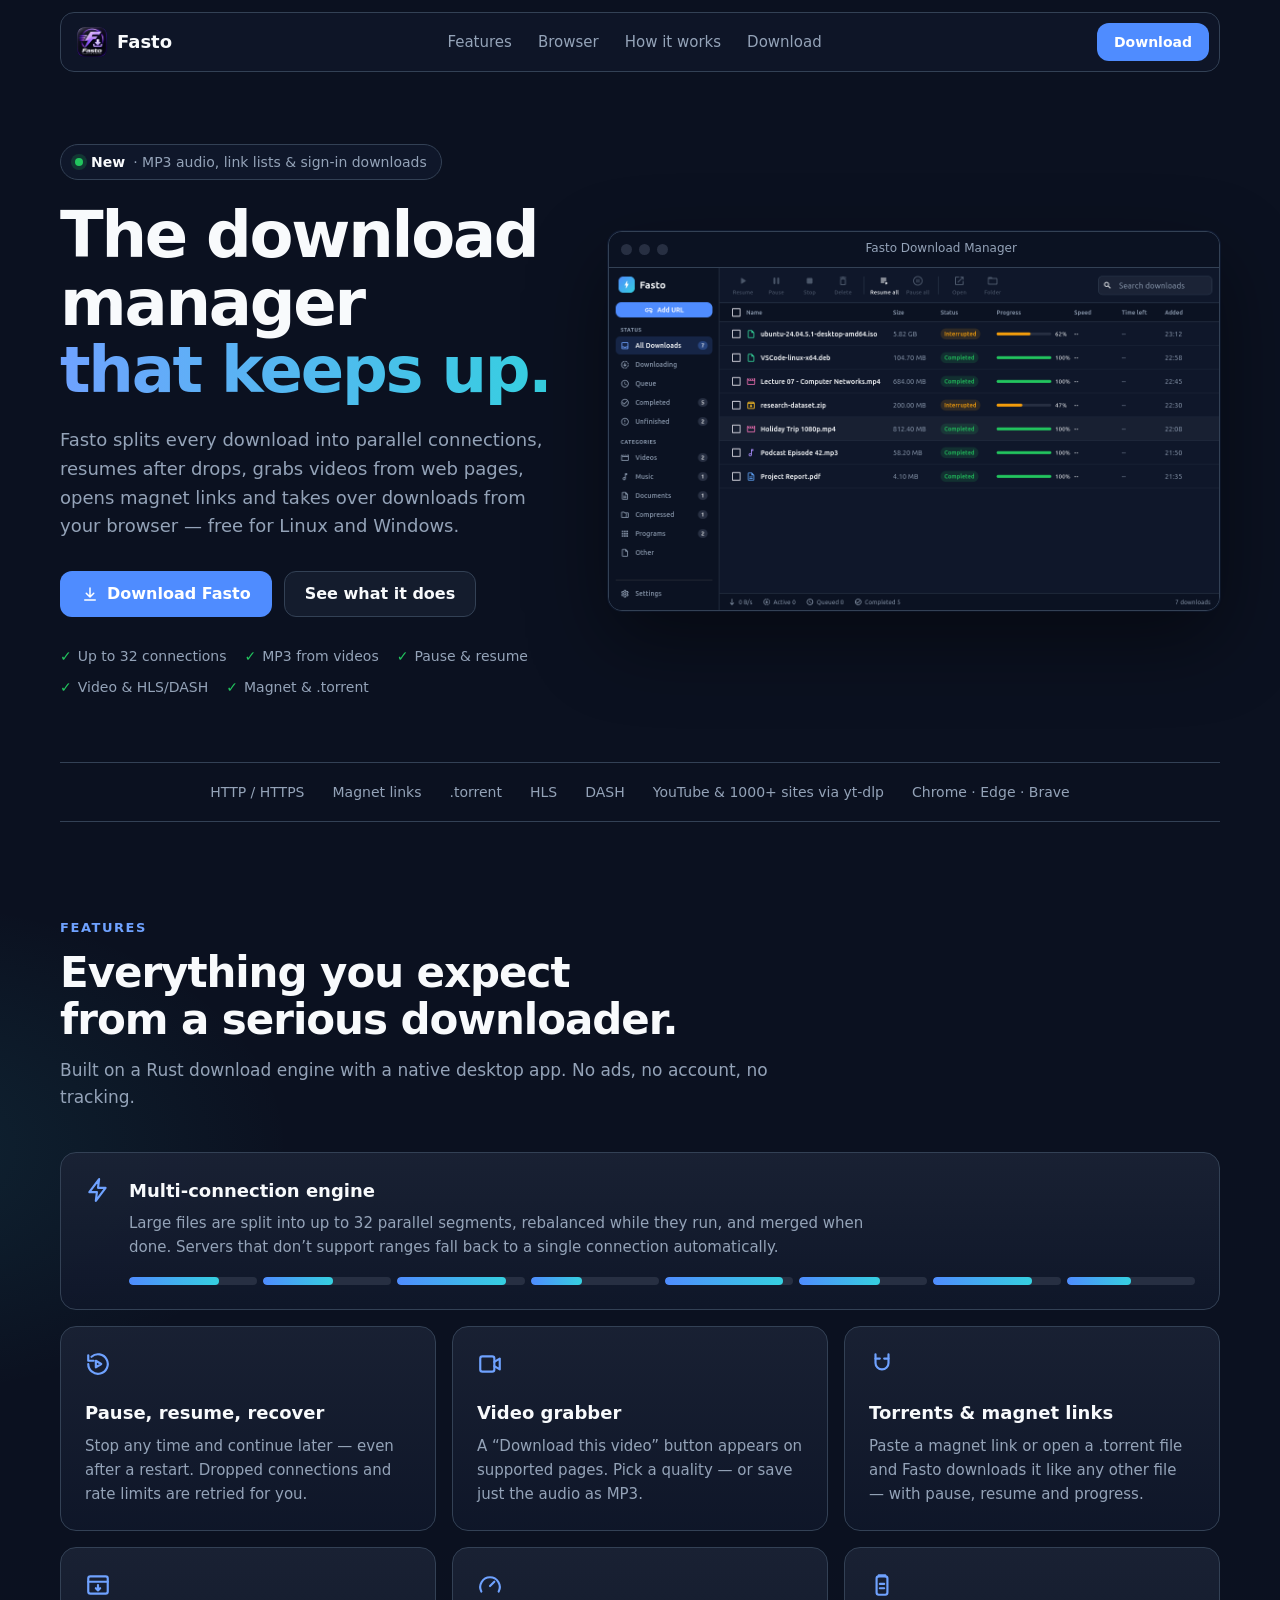
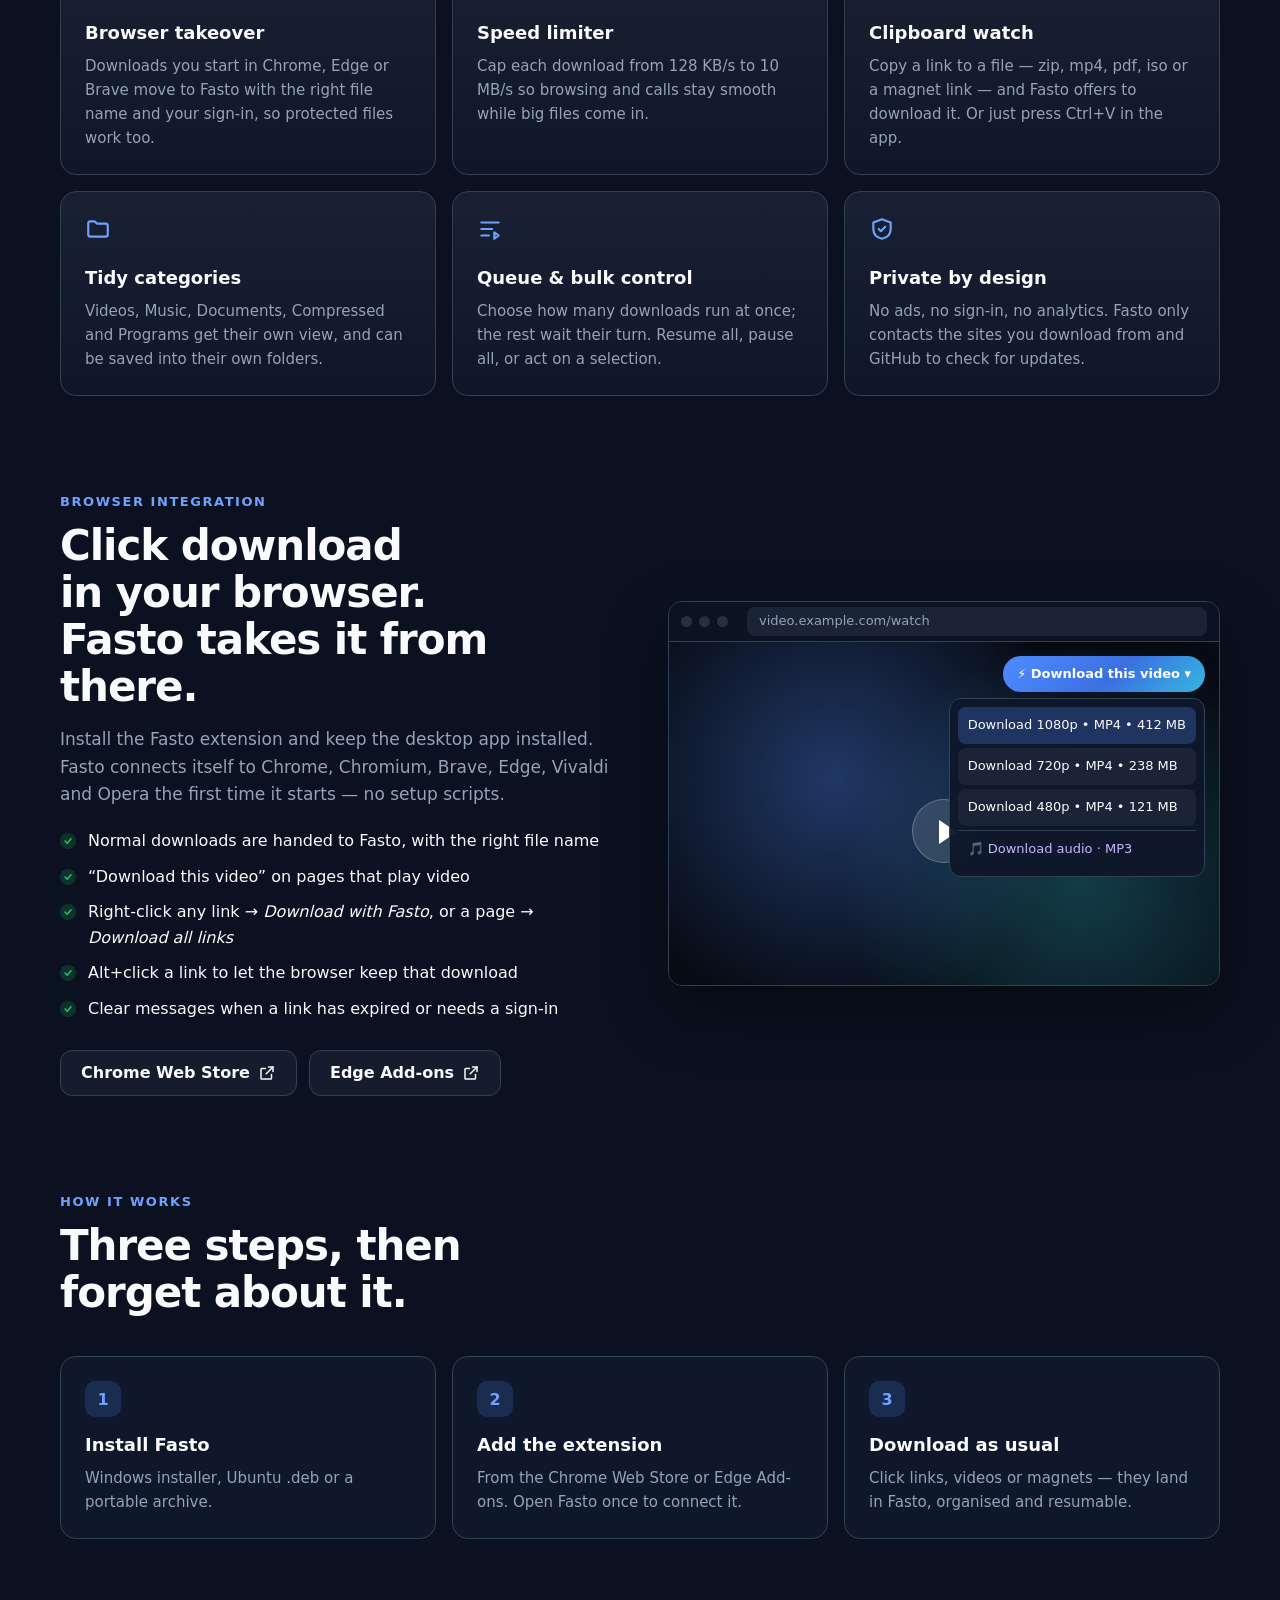
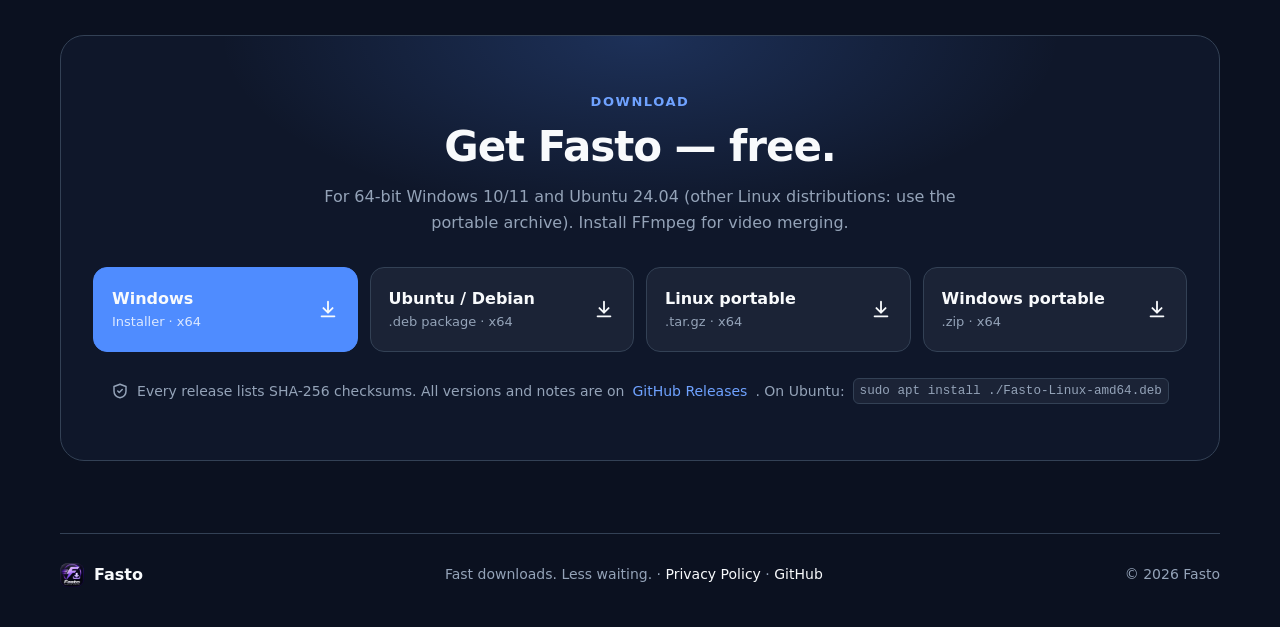
==== commit 384cd853: "Update Fasto website" ====
--- a/index.html
+++ b/index.html
@@ -49,7 +49,7 @@
   <main id="top">
     <section class="hero">
       <div class="hero-copy">
-        <p class="badge"><span class="dot"></span><span id="hero-version">New</span> · torrents, speed limits &amp; a redesigned app</p>
+        <p class="badge"><span class="dot"></span><span id="hero-version">New</span> · MP3 audio, link lists &amp; sign-in downloads</p>
 
         <h1>The download manager<br><span class="accent">that keeps up.</span></h1>
 
@@ -69,6 +69,7 @@
 
         <ul class="hero-points" aria-label="Highlights">
           <li>Up to 32 connections</li>
+          <li>MP3 from videos</li>
           <li>Pause &amp; resume</li>
           <li>Video &amp; HLS/DASH</li>
           <li>Magnet &amp; .torrent</li>
@@ -111,7 +112,7 @@
         <article class="card">
           <svg class="i i-lg"><use href="#i-video"/></svg>
           <h3>Video grabber</h3>
-          <p>A “Download this video” button appears on supported pages. Pick a quality; audio and video are merged with FFmpeg.</p>
+          <p>A “Download this video” button appears on supported pages. Pick a quality — or save just the audio as MP3.</p>
         </article>
 
         <article class="card">
@@ -123,7 +124,7 @@
         <article class="card">
           <svg class="i i-lg"><use href="#i-browser"/></svg>
           <h3>Browser takeover</h3>
-          <p>Downloads you start in Chrome, Edge or Brave move to Fasto automatically, keeping the file name the website gave them.</p>
+          <p>Downloads you start in Chrome, Edge or Brave move to Fasto with the right file name and your sign-in, so protected files work too.</p>
         </article>
 
         <article class="card">
@@ -166,7 +167,8 @@
         <ul class="checks">
           <li>Normal downloads are handed to Fasto, with the right file name</li>
           <li>“Download this video” on pages that play video</li>
-          <li>Right-click any link → <em>Download with Fasto</em></li>
+          <li>Right-click any link → <em>Download with Fasto</em>, or a page → <em>Download all links</em></li>
+          <li>Alt+click a link to let the browser keep that download</li>
           <li>Clear messages when a link has expired or needs a sign-in</li>
         </ul>
         <div class="actions">
@@ -189,6 +191,7 @@
               <span>Download 1080p • MP4 • 412 MB</span>
               <span>Download 720p • MP4 • 238 MB</span>
               <span>Download 480p • MP4 • 121 MB</span>
+              <span class="demo-audio">🎵 Download audio · MP3</span>
             </div>
           </div>
         </div>
--- a/assets/styles.css
+++ b/assets/styles.css
@@ -1,1258 +1,433 @@
 :root {
-  --bg: #05070b;
-  --panel: rgba(255,255,255,.055);
-  --border: rgba(255,255,255,.11);
-  --text: #f5f7fb;
-  --muted: #8f98aa;
-  --accent: #7c5cff;
-  --accent2: #35c8ff;
-}
-
-* {
-  box-sizing: border-box;
-}
-
-html {
-  scroll-behavior: smooth;
-}
+  --bg: #0b1120;
+  --bg-2: #0f172a;
+  --surface: #1b2336;
+  --surface-2: #272f42;
+  --border: #334155;
+  --text: #f8fafc;
+  --muted: #94a3b8;
+  --primary: #4f8cff;
+  --primary-2: #6fa2ff;
+  --accent: #35d0e0;
+  --success: #22c55e;
+  --radius: 16px;
+  --max: 1160px;
+}
+
+* { box-sizing: border-box; }
+
+html { scroll-behavior: smooth; }
 
 body {
   margin: 0;
   color: var(--text);
   background:
-    radial-gradient(circle at 15% 8%, rgba(124,92,255,.17), transparent 32%),
-    radial-gradient(circle at 88% 24%, rgba(53,200,255,.12), transparent 28%),
+    radial-gradient(900px 500px at 85% -10%, rgba(79,140,255,.18), transparent 60%),
+    radial-gradient(700px 420px at -10% 30%, rgba(53,208,224,.10), transparent 60%),
     var(--bg);
-  font-family: Inter, ui-sans-serif, system-ui, -apple-system, BlinkMacSystemFont, "Segoe UI", sans-serif;
+  font-family: Inter, ui-sans-serif, system-ui, -apple-system, "Segoe UI", Roboto, sans-serif;
+  font-size: 16px;
+  line-height: 1.6;
   overflow-x: hidden;
 }
 
-a {
-  color: inherit;
-  text-decoration: none;
-}
-
-#particles {
-  position: fixed;
-  inset: 0;
-  width: 100%;
-  height: 100%;
-  pointer-events: none;
-  opacity: .32;
-  z-index: -1;
-}
+a { color: inherit; text-decoration: none; }
+img { max-width: 100%; height: auto; display: block; }
+code {
+  font-family: ui-monospace, SFMono-Regular, Menlo, monospace;
+  font-size: .9em;
+  padding: 2px 6px;
+  border-radius: 6px;
+  background: var(--surface);
+  border: 1px solid var(--border);
+}
+
+.i {
+  width: 18px;
+  height: 18px;
+  fill: none;
+  stroke: currentColor;
+  stroke-width: 2;
+  stroke-linecap: round;
+  stroke-linejoin: round;
+  flex: none;
+}
+
+.i-lg { width: 26px; height: 26px; color: var(--primary-2); }
+
+:focus-visible { outline: 2px solid var(--primary-2); outline-offset: 3px; border-radius: 8px; }
+
+/* Navigation */
 
 .nav {
-  position: fixed;
-  top: 18px;
-  left: 50%;
-  transform: translateX(-50%);
-  width: min(1180px, calc(100% - 32px));
-  height: 68px;
-  padding: 0 18px 0 22px;
+  position: sticky;
+  top: 12px;
+  z-index: 50;
+  width: min(var(--max), calc(100% - 32px));
+  margin: 12px auto 0;
+  height: 60px;
+  padding: 0 10px 0 16px;
   display: flex;
   align-items: center;
   justify-content: space-between;
-  z-index: 100;
-  border: 1px solid var(--border);
-  border-radius: 20px;
-  background: rgba(10,12,18,.72);
-  backdrop-filter: blur(22px);
-  box-shadow: 0 20px 60px rgba(0,0,0,.25);
-}
-
-.brand {
+  gap: 16px;
+  border: 1px solid var(--border);
+  border-radius: 14px;
+  background: rgba(15,23,42,.8);
+  backdrop-filter: blur(16px);
+}
+
+.brand { display: flex; align-items: center; gap: 10px; font-weight: 700; font-size: 18px; }
+.brand img { border-radius: 8px; }
+
+.nav nav { display: flex; gap: 26px; color: var(--muted); font-size: 15px; }
+.nav nav a { transition: color .2s; }
+.nav nav a:hover { color: var(--text); }
+
+/* Buttons */
+
+.btn {
   display: inline-flex;
   align-items: center;
-  gap: 10px;
-  font-weight: 800;
-  font-size: 19px;
-  letter-spacing: -.4px;
-}
-
-.brand-mark,
-.mini-brand {
+  justify-content: center;
+  gap: 8px;
+  min-height: 46px;
+  padding: 0 20px;
+  border-radius: 12px;
+  font-weight: 600;
+  border: 1px solid transparent;
+  transition: background .2s, border-color .2s, transform .2s;
+  cursor: pointer;
+}
+
+.btn:hover { transform: translateY(-1px); }
+
+.btn-primary { background: var(--primary); color: #fff; }
+.btn-primary:hover { background: var(--primary-2); }
+
+.btn-ghost { border-color: var(--border); background: rgba(27,35,54,.6); }
+.btn-ghost:hover { border-color: var(--primary); }
+
+.btn-small { min-height: 38px; padding: 0 16px; font-size: 14px; }
+
+/* Hero */
+
+.hero {
+  width: min(var(--max), calc(100% - 32px));
+  margin: 0 auto;
+  padding: 72px 0 40px;
   display: grid;
-  place-items: center;
-  background: linear-gradient(135deg, var(--accent), var(--accent2));
-  box-shadow: 0 8px 30px rgba(91,107,255,.3);
-}
-
-.brand-mark {
-  width: 34px;
-  height: 34px;
-  border-radius: 10px;
-}
-
-.nav nav {
-  display: flex;
-  gap: 30px;
-}
-
-.nav nav a {
+  grid-template-columns: minmax(0, .9fr) minmax(0, 1.1fr);
+  gap: 48px;
+  align-items: center;
+}
+
+.badge {
+  display: inline-flex;
+  align-items: center;
+  gap: 8px;
+  margin: 0 0 22px;
+  padding: 6px 14px;
+  border: 1px solid var(--border);
+  border-radius: 999px;
+  background: var(--bg-2);
   color: var(--muted);
   font-size: 14px;
-  transition: .25s;
-}
-
-.nav nav a:hover {
-  color: white;
-}
-
-.nav-download,
-.primary-btn {
-  background: linear-gradient(135deg, var(--accent), #5c7cff);
-  box-shadow: 0 14px 40px rgba(105,87,255,.28);
-}
-
-.nav-download {
-  padding: 11px 17px;
-  border-radius: 11px;
-  font-size: 14px;
-  font-weight: 700;
-}
-
-.hero {
-  min-height: 100vh;
-  max-width: 1180px;
-  margin: auto;
-  padding: 155px 24px 90px;
-  display: grid;
-  grid-template-columns: 1.02fr .98fr;
-  align-items: center;
-  gap: 70px;
-}
-
-.pill {
-  width: max-content;
-  padding: 8px 12px;
-  display: flex;
-  align-items: center;
-  gap: 9px;
-  border: 1px solid var(--border);
-  border-radius: 999px;
-  color: #bbc3d2;
-  background: rgba(255,255,255,.035);
-  font-size: 12px;
-}
-
-.pulse,
-.status-dot {
+}
+
+.badge .dot {
   width: 8px;
   height: 8px;
   border-radius: 50%;
-  background: #45e6a8;
-  box-shadow: 0 0 18px #45e6a8;
-}
-
-.hero h1 {
-  margin: 25px 0 22px;
-  font-size: clamp(64px, 7vw, 104px);
-  line-height: .9;
-  letter-spacing: -6px;
-  max-width: 650px;
-}
-
-.gradient-text {
-  display: block;
+  background: var(--success);
+  box-shadow: 0 0 0 4px rgba(34,197,94,.18);
+}
+
+#hero-version { color: var(--text); font-weight: 600; }
+
+h1 {
+  margin: 0;
+  font-size: clamp(40px, 5.4vw, 64px);
+  line-height: 1.05;
+  letter-spacing: -.035em;
+}
+
+.accent {
+  background: linear-gradient(90deg, var(--primary-2), var(--accent));
+  -webkit-background-clip: text;
+  background-clip: text;
   color: transparent;
-  background: linear-gradient(95deg, #987cff, #5dbdff 65%, #7fffd4);
-  background-clip: text;
-  -webkit-background-clip: text;
-}
-
-.hero-text {
-  max-width: 620px;
-  color: var(--muted);
-  font-size: 18px;
-  line-height: 1.75;
-}
-
-.hero-actions {
-  margin-top: 32px;
-  display: flex;
-  gap: 12px;
-  flex-wrap: wrap;
-}
-
-.primary-btn,
-.secondary-btn {
-  min-height: 54px;
-  padding: 0 22px;
-  display: inline-flex;
-  align-items: center;
-  justify-content: center;
-  gap: 18px;
-  border-radius: 14px;
-  font-weight: 750;
-  transition: transform .25s, box-shadow .25s;
-}
-
-.primary-btn:hover {
-  transform: translateY(-3px);
-  box-shadow: 0 20px 55px rgba(105,87,255,.4);
-}
-
-.secondary-btn {
-  border: 1px solid var(--border);
-  background: rgba(255,255,255,.04);
-}
-
-.hero-meta {
-  margin-top: 32px;
+}
+
+.lead { margin: 22px 0 30px; color: var(--muted); font-size: 18px; max-width: 34em; }
+
+.actions { display: flex; flex-wrap: wrap; gap: 12px; }
+
+.hero-points {
+  list-style: none;
+  padding: 0;
+  margin: 28px 0 0;
   display: flex;
   flex-wrap: wrap;
-  gap: 19px;
-  color: #70798a;
-  font-size: 12px;
-}
-
-.hero-visual {
-  position: relative;
-  height: 550px;
-  display: grid;
-  place-items: center;
-  perspective: 1000px;
-}
-
-.download-core {
-  position: relative;
-  width: 190px;
-  height: 190px;
-  display: grid;
-  place-items: center;
-  border: 1px solid rgba(255,255,255,.2);
-  border-radius: 48px;
-  transform: rotateX(9deg) rotateY(-13deg);
-  background: linear-gradient(145deg, rgba(127,92,255,.85), rgba(38,160,255,.65));
-  box-shadow:
-    inset 0 1px 0 rgba(255,255,255,.35),
-    0 40px 100px rgba(67,75,255,.32);
-  animation: coreFloat 5s ease-in-out infinite;
-}
-
-.core-letter {
-  font-size: 88px;
-  font-weight: 900;
-}
-
-.core-glow {
-  position: absolute;
-  inset: 22px;
-  border-radius: 35px;
-  background: radial-gradient(circle, rgba(255,255,255,.25), transparent 70%);
-}
-
-.orbit {
-  position: absolute;
-  border: 1px solid rgba(120,140,255,.18);
-  border-radius: 50%;
-  transform: rotateX(67deg);
-}
-
-.orbit-one {
-  width: 360px;
-  height: 360px;
-}
-
-.orbit-two {
-  width: 470px;
-  height: 470px;
-  animation: orbitSpin 18s linear infinite;
-}
-
-.orbit-three {
-  width: 540px;
-  height: 540px;
-  border-style: dashed;
-  opacity: .45;
-  animation: orbitSpin 28s linear infinite reverse;
-}
-
-.floating-card {
-  position: absolute;
-  padding: 16px 18px;
-  border: 1px solid var(--border);
-  border-radius: 16px;
-  background: rgba(12,16,24,.75);
-  backdrop-filter: blur(20px);
-  box-shadow: 0 24px 70px rgba(0,0,0,.28);
-}
-
-.floating-card small {
-  display: block;
+  gap: 8px 18px;
   color: var(--muted);
-  margin-bottom: 5px;
-}
-
-.floating-card strong {
-  font-size: 18px;
-}
-
-.card-speed {
-  top: 92px;
-  right: -12px;
-  width: 170px;
-  animation: floatA 5s ease-in-out infinite;
-}
-
-.card-parts {
-  bottom: 92px;
-  left: -18px;
-  width: 170px;
-  animation: floatB 6s ease-in-out infinite;
-}
-
-.card-status {
-  right: 18px;
-  bottom: 36px;
+  font-size: 14px;
+}
+
+.hero-points li::before { content: "✓"; color: var(--success); margin-right: 6px; font-weight: 700; }
+
+.hero-shot { margin: 0; }
+
+.window {
+  border: 1px solid var(--border);
+  border-radius: 14px;
+  overflow: hidden;
+  background: var(--bg-2);
+  box-shadow: 0 30px 80px rgba(0,0,0,.45), 0 0 0 1px rgba(79,140,255,.08);
+}
+
+.window-bar {
+  height: 36px;
   display: flex;
   align-items: center;
-  gap: 12px;
-  animation: floatA 6.5s ease-in-out infinite reverse;
-}
-
-.mini-line {
-  margin-top: 11px;
-  height: 3px;
-  border-radius: 10px;
-  background: linear-gradient(90deg, var(--accent2), var(--accent), transparent);
-}
-
-.segments {
-  margin-top: 10px;
+  gap: 7px;
+  padding: 0 12px;
+  border-bottom: 1px solid var(--border);
+  background: #0b1222;
+}
+
+.window-bar span { width: 11px; height: 11px; border-radius: 50%; background: var(--surface-2); }
+.window-bar em { margin-left: auto; margin-right: auto; font-style: normal; font-size: 12px; color: var(--muted); }
+
+/* Strip */
+
+.strip {
+  width: min(var(--max), calc(100% - 32px));
+  margin: 24px auto 0;
+  padding: 18px 0;
   display: flex;
-  gap: 3px;
-}
-
-.segments span {
-  width: 13px;
-  height: 5px;
-  border-radius: 4px;
-  background: #736dff;
-}
-
-.trusted-strip {
-  width: min(1180px, calc(100% - 48px));
-  margin: auto;
-  padding: 24px;
-  display: flex;
-  justify-content: space-around;
   flex-wrap: wrap;
-  gap: 20px;
+  justify-content: center;
+  gap: 10px 28px;
+  color: var(--muted);
+  font-size: 14px;
   border-top: 1px solid var(--border);
   border-bottom: 1px solid var(--border);
-  color: #6e7788;
-  font-size: 12px;
-  letter-spacing: 1px;
-}
+}
+
+/* Sections */
 
 .section {
-  max-width: 1180px;
-  margin: auto;
-  padding: 120px 24px;
-}
-
-.section-heading {
-  max-width: 710px;
-  margin-bottom: 46px;
-}
+  width: min(var(--max), calc(100% - 32px));
+  margin: 0 auto;
+  padding: 96px 0 0;
+}
+
+.section-head { max-width: 760px; margin-bottom: 40px; }
+h1, h2 { text-wrap: balance; }
 
 .eyebrow {
-  margin: 0 0 14px;
-  color: #7e9cff;
-  font-size: 12px;
-  font-weight: 800;
-  letter-spacing: 2px;
-}
-
-.section h2,
-.download-section h2 {
-  margin: 0;
-  font-size: clamp(40px, 5vw, 64px);
-  line-height: 1.03;
-  letter-spacing: -3px;
-}
-
-.section-heading > p:last-child,
-.performance-copy > p,
-.browser-copy > p,
-.download-section > p {
+  margin: 0 0 10px;
+  color: var(--primary-2);
+  font-size: 13px;
+  font-weight: 700;
+  letter-spacing: .12em;
+  text-transform: uppercase;
+}
+
+h2 { margin: 0; font-size: clamp(30px, 3.6vw, 42px); line-height: 1.12; letter-spacing: -.025em; }
+.section-head p:not(.eyebrow) { color: var(--muted); font-size: 17px; margin: 14px 0 0; }
+
+.grid { display: grid; grid-template-columns: repeat(3, minmax(0, 1fr)); gap: 16px; }
+
+.card {
+  padding: 24px;
+  border: 1px solid var(--border);
+  border-radius: var(--radius);
+  background: linear-gradient(180deg, rgba(27,35,54,.85), rgba(15,23,42,.85));
+  transition: border-color .2s, transform .2s;
+}
+
+.card:hover { border-color: rgba(79,140,255,.6); transform: translateY(-2px); }
+.card h3 { margin: 14px 0 6px; font-size: 18px; }
+.card p { margin: 0; color: var(--muted); font-size: 15px; }
+
+.card-wide { grid-column: span 3; display: grid; grid-template-columns: auto 1fr; column-gap: 18px; align-items: start; }
+.card-wide h3 { margin-top: 0; }
+.card-wide .i-lg { grid-row: span 2; }
+.card-wide p { max-width: 52em; }
+
+.segments { grid-column: 2; display: grid; grid-template-columns: repeat(8, 1fr); gap: 6px; margin-top: 18px; }
+.segments i { height: 8px; border-radius: 4px; background: var(--surface-2); position: relative; overflow: hidden; }
+.segments i::after {
+  content: "";
+  position: absolute;
+  inset: 0;
+  width: var(--w, 70%);
+  background: linear-gradient(90deg, var(--primary), var(--accent));
+  border-radius: inherit;
+  animation: fill 3.2s ease-in-out infinite alternate;
+}
+.segments i:nth-child(2)::after { --w: 55%; animation-delay: -.6s; }
+.segments i:nth-child(3)::after { --w: 85%; animation-delay: -1.1s; }
+.segments i:nth-child(4)::after { --w: 40%; animation-delay: -1.7s; }
+.segments i:nth-child(5)::after { --w: 92%; animation-delay: -.3s; }
+.segments i:nth-child(6)::after { --w: 63%; animation-delay: -2.2s; }
+.segments i:nth-child(7)::after { --w: 77%; animation-delay: -1.4s; }
+.segments i:nth-child(8)::after { --w: 50%; animation-delay: -2.6s; }
+
+@keyframes fill { from { transform: scaleX(.35); transform-origin: left; } to { transform: scaleX(1); transform-origin: left; } }
+
+/* Browser section */
+
+.split { display: grid; grid-template-columns: minmax(0, 1fr) minmax(0, 1fr); gap: 56px; align-items: center; }
+.split-copy > p:not(.eyebrow) { color: var(--muted); font-size: 17px; margin: 16px 0 20px; }
+
+.checks { list-style: none; padding: 0; margin: 0 0 28px; display: grid; gap: 10px; }
+.checks li { position: relative; padding-left: 28px; }
+.checks li::before {
+  content: "";
+  position: absolute;
+  left: 0;
+  top: 5px;
+  width: 16px;
+  height: 16px;
+  border-radius: 50%;
+  background: rgba(34,197,94,.18) url("data:image/svg+xml,%3Csvg xmlns='http://www.w3.org/2000/svg' viewBox='0 0 16 16'%3E%3Cpath d='m4 8 3 3 5-6' fill='none' stroke='%2322c55e' stroke-width='2' stroke-linecap='round' stroke-linejoin='round'/%3E%3C/svg%3E") center/12px no-repeat;
+}
+
+.browser-demo { border: 1px solid var(--border); border-radius: 14px; overflow: hidden; background: var(--bg-2); box-shadow: 0 24px 60px rgba(0,0,0,.4); }
+.demo-bar { height: 40px; display: flex; align-items: center; gap: 7px; padding: 0 12px; background: #0b1222; border-bottom: 1px solid var(--border); }
+.demo-bar > span { width: 11px; height: 11px; border-radius: 50%; background: var(--surface-2); }
+.demo-url { margin-left: 12px; flex: 1; padding: 4px 12px; border-radius: 8px; background: var(--surface); color: var(--muted); font-size: 13px; }
+
+.demo-video {
+  position: relative;
+  aspect-ratio: 16 / 10;
+  background:
+    radial-gradient(circle at 30% 40%, rgba(79,140,255,.35), transparent 55%),
+    radial-gradient(circle at 75% 70%, rgba(53,208,224,.25), transparent 50%),
+    #070b14;
+}
+
+.demo-play {
+  position: absolute;
+  left: 50%;
+  top: 55%;
+  width: 64px;
+  height: 64px;
+  margin: -32px 0 0 -32px;
+  border-radius: 50%;
+  background: rgba(255,255,255,.12);
+  border: 1px solid rgba(255,255,255,.25);
+}
+.demo-play::after { content: ""; position: absolute; left: 26px; top: 20px; border-style: solid; border-width: 12px 0 12px 18px; border-color: transparent transparent transparent #fff; }
+
+.demo-grab { position: absolute; right: 14px; top: 14px; display: grid; justify-items: end; gap: 6px; }
+.demo-grab strong { padding: 8px 14px; border-radius: 999px; background: linear-gradient(135deg, #4f8cff, #3b6fe0 55%, #35b8e0); color: #fff; font-size: 13px; box-shadow: 0 6px 18px rgba(15,23,42,.45); }
+.demo-menu { display: grid; gap: 4px; padding: 8px; min-width: 240px; border: 1px solid var(--border); border-radius: 12px; background: rgba(15,23,42,.96); }
+.demo-menu span { padding: 8px 10px; border-radius: 8px; font-size: 13px; background: var(--surface); }
+.demo-menu span:first-child { background: rgba(79,140,255,.25); }
+.demo-menu span.demo-audio { background: transparent; color: #c4b5fd; border-top: 1px solid var(--border); border-radius: 0; }
+
+/* Steps */
+
+.steps { list-style: none; padding: 0; margin: 0; display: grid; grid-template-columns: repeat(3, minmax(0, 1fr)); gap: 16px; }
+.steps li { padding: 24px; border: 1px solid var(--border); border-radius: var(--radius); background: var(--bg-2); }
+.steps span {
+  display: inline-grid;
+  place-items: center;
+  width: 36px;
+  height: 36px;
+  border-radius: 10px;
+  background: rgba(79,140,255,.18);
+  color: var(--primary-2);
+  font-weight: 700;
+}
+.steps h3 { margin: 14px 0 6px; font-size: 18px; }
+.steps p { margin: 0; color: var(--muted); font-size: 15px; }
+
+/* Download */
+
+.download {
+  width: min(var(--max), calc(100% - 32px));
+  margin: 96px auto 0;
+  padding: 56px 32px;
+  text-align: center;
+  border: 1px solid var(--border);
+  border-radius: 24px;
+  background:
+    radial-gradient(600px 260px at 50% 0%, rgba(79,140,255,.22), transparent 70%),
+    var(--bg-2);
+}
+
+.download > p:not(.eyebrow):not(.fine) { color: var(--muted); max-width: 40em; margin: 14px auto 32px; }
+
+.platforms { display: grid; grid-template-columns: repeat(4, minmax(0, 1fr)); gap: 12px; text-align: left; }
+
+.platform {
+  display: grid;
+  grid-template-columns: 1fr auto;
+  grid-template-rows: auto auto;
+  align-items: center;
+  column-gap: 12px;
+  padding: 18px 18px;
+  border-radius: 14px;
+  border: 1px solid var(--border);
+  background: var(--surface);
+  transition: border-color .2s, background .2s, transform .2s;
+}
+.platform:first-child { background: var(--primary); border-color: var(--primary); }
+.platform:first-child small { color: rgba(255,255,255,.8); }
+.platform:hover { transform: translateY(-2px); border-color: var(--primary-2); }
+.platform strong { font-size: 16px; }
+.platform small { grid-column: 1; color: var(--muted); font-size: 13px; }
+.platform .i { grid-row: 1 / span 2; grid-column: 2; width: 22px; height: 22px; }
+
+.fine { display: flex; flex-wrap: wrap; justify-content: center; align-items: center; gap: 6px 8px; margin: 26px 0 0; color: var(--muted); font-size: 14px; }
+.fine a { color: var(--primary-2); }
+
+/* Footer */
+
+footer {
+  width: min(var(--max), calc(100% - 32px));
+  margin: 72px auto 0;
+  padding: 28px 0 40px;
+  display: flex;
+  flex-wrap: wrap;
+  align-items: center;
+  justify-content: space-between;
+  gap: 12px;
   color: var(--muted);
-  line-height: 1.7;
-}
-
-.feature-grid {
-  display: grid;
-  grid-template-columns: repeat(3,1fr);
-  gap: 14px;
-}
-
-.feature-card,
-.glass {
-  border: 1px solid var(--border);
-  background: var(--panel);
-  backdrop-filter: blur(20px);
-}
-
-.feature-card {
-  min-height: 260px;
-  padding: 27px;
-  border-radius: 20px;
-  transition: transform .3s, border-color .3s, background .3s;
-}
-
-.feature-card:hover {
-  transform: translateY(-6px);
-  border-color: rgba(124,92,255,.42);
-  background: rgba(124,92,255,.075);
-}
-
-.feature-card .icon {
-  width: 42px;
-  height: 42px;
-  display: grid;
-  place-items: center;
-  margin-bottom: 35px;
-  border-radius: 12px;
-  background: rgba(124,92,255,.13);
-}
-
-.feature-card h3 {
-  margin: 0 0 10px;
-}
-
-.feature-card p {
-  color: var(--muted);
-  line-height: 1.65;
   font-size: 14px;
-}
-
-.connection-bars {
-  display: flex;
-  align-items: flex-end;
-  gap: 4px;
-  height: 30px;
-  margin-top: 20px;
-}
-
-.connection-bars i {
-  width: 18px;
-  border-radius: 4px 4px 1px 1px;
-  background: linear-gradient(var(--accent2), var(--accent));
-  animation: bars 1.4s ease-in-out infinite alternate;
-}
-
-.connection-bars i:nth-child(1) {height:35%}
-.connection-bars i:nth-child(2) {height:70%}
-.connection-bars i:nth-child(3) {height:48%}
-.connection-bars i:nth-child(4) {height:92%}
-.connection-bars i:nth-child(5) {height:65%}
-.connection-bars i:nth-child(6) {height:100%}
-.connection-bars i:nth-child(7) {height:80%}
-.connection-bars i:nth-child(8) {height:55%}
-
-.performance,
-.browser-section {
-  display: grid;
-  grid-template-columns: 1fr 1fr;
-  align-items: center;
-  gap: 80px;
-}
-
-.stats {
-  margin-top: 36px;
-  display: grid;
-  grid-template-columns: repeat(3,1fr);
-  gap: 12px;
-}
-
-.stats div {
-  padding: 18px;
-  border-left: 1px solid var(--border);
-}
-
-.stats strong,
-.stats span {
-  display: block;
-}
-
-.stats strong {
-  font-size: 25px;
-}
-
-.stats span {
-  margin-top: 5px;
-  color: var(--muted);
-  font-size: 11px;
-}
-
-.speed-panel {
-  padding: 26px;
-  border-radius: 24px;
-  transform: perspective(800px) rotateY(-4deg);
-}
-
-.panel-top,
-.panel-bottom {
-  display: flex;
-  justify-content: space-between;
-  font-size: 12px;
-  color: var(--muted);
-}
-
-.live {
-  color: #48dea8;
-}
-
-.graph {
-  height: 260px;
-  padding-top: 40px;
-  display: flex;
-  align-items: flex-end;
-  gap: 8px;
-}
-
-.graph span {
-  flex: 1;
-  height: var(--h);
-  border-radius: 6px 6px 2px 2px;
-  background: linear-gradient(to top, rgba(124,92,255,.25), #6c76ff, #45caff);
-  animation: graphPulse 2.4s ease-in-out infinite alternate;
-}
-
-.panel-bottom {
-  margin-top: 20px;
-}
-
-.panel-bottom strong {
-  color: white;
-}
-
-.browser-window {
-  overflow: hidden;
-  border-radius: 24px;
-  transform: perspective(1000px) rotateY(5deg) rotateX(2deg);
-  box-shadow: 0 40px 100px rgba(0,0,0,.38);
-}
-
-.browser-top {
-  padding: 16px;
-  display: flex;
-  align-items: center;
-  gap: 7px;
-  border-bottom: 1px solid var(--border);
-}
-
-.browser-top > span {
-  width: 9px;
-  height: 9px;
-  border-radius: 50%;
-  background: #49505d;
-}
-
-.address {
-  flex: 1;
-  margin-left: 10px;
-  padding: 7px 12px;
-  border-radius: 8px;
-  background: rgba(255,255,255,.035);
-  color: #687181;
-  font-size: 10px;
-}
-
-.video-placeholder {
-  position: relative;
-  height: 340px;
-  display: grid;
-  place-items: center;
-  background:
-    radial-gradient(circle at center, rgba(98,75,255,.18), transparent 30%),
-    linear-gradient(135deg,#10141d,#080a0f);
-}
-
-.play-button {
-  width: 62px;
-  height: 62px;
-  display: grid;
-  place-items: center;
-  border-radius: 50%;
-  background: rgba(255,255,255,.09);
-}
-
-.fasto-overlay {
-  position: absolute;
-  top: 17px;
-  right: 17px;
-  padding: 11px 13px;
-  display: flex;
-  align-items: center;
-  gap: 10px;
-  border: 1px solid rgba(255,255,255,.13);
-  border-radius: 12px;
-  background: rgba(9,12,18,.88);
-  box-shadow: 0 20px 60px rgba(0,0,0,.35);
-}
-
-.fasto-overlay .mini-brand {
-  width: 31px;
-  height: 31px;
-  border-radius: 9px;
-}
-
-.fasto-overlay small,
-.fasto-overlay strong {
-  display: block;
-}
-
-.fasto-overlay small {
-  color: #80899a;
-  font-size: 8px;
-}
-
-.fasto-overlay strong {
-  margin-top: 2px;
-  font-size: 10px;
-}
-
-.download-section {
-  position: relative;
-  width: min(1120px, calc(100% - 40px));
-  margin: 60px auto 120px;
-  padding: 100px 24px;
-  overflow: hidden;
-  text-align: center;
-  border: 1px solid var(--border);
-  border-radius: 32px;
-  background: rgba(255,255,255,.035);
-}
-
-.download-section > p {
-  max-width: 620px;
-  margin: 20px auto 30px;
-}
-
-.download-section small {
-  display: block;
-  margin-top: 18px;
-  color: #687181;
-}
-
-.download-glow {
-  position: absolute;
-  width: 550px;
-  height: 300px;
-  left: 50%;
-  top: -200px;
-  transform: translateX(-50%);
-  border-radius: 50%;
-  background: rgba(105,79,255,.4);
-  filter: blur(90px);
-  pointer-events: none;
-}
-
-.large {
-  min-width: 210px;
-}
-
-.platform-downloads {
-  position: relative;
-  z-index: 1;
-  display: flex;
-  justify-content: center;
-  gap: 14px;
-  flex-wrap: wrap;
-}
-
-.platform-btn {
-  min-width: 250px;
-  justify-content: space-between;
-  text-align: left;
-}
-
-.platform-copy {
-  display: block;
-  line-height: 1.15;
-}
-
-.platform-copy strong {
-  display: block;
-  font-size: 15px;
-}
-
-.platform-copy small {
-  display: block;
-  margin-top: 5px;
-  color: rgba(255,255,255,.62);
-  font-size: 10px;
-  font-weight: 600;
-}
-
-.secondary-btn .platform-copy small {
-  color: var(--muted);
-}
-
-.extension-status {
-  cursor: default;
-  opacity: .72;
-  border-style: dashed;
-}
-
-.extension-status:hover {
-  transform: none;
-  box-shadow: none;
-}
-
-.download-section .release-note {
-  position: relative;
-  z-index: 1;
-  margin-top: 20px;
-}
-
-footer {
-  max-width: 1180px;
-  margin: auto;
-  padding: 30px 24px 50px;
-  display: flex;
-  align-items: center;
-  justify-content: space-between;
   border-top: 1px solid var(--border);
-  color: #6d7585;
-  font-size: 12px;
-}
-
-@keyframes coreFloat {
-  0%,100% {transform: rotateX(9deg) rotateY(-13deg) translateY(0)}
-  50% {transform: rotateX(4deg) rotateY(-6deg) translateY(-16px)}
-}
-
-@keyframes orbitSpin {
-  to {transform: rotateX(67deg) rotateZ(360deg)}
-}
-
-@keyframes floatA {
-  0%,100% {transform: translateY(0)}
-  50% {transform: translateY(-12px)}
-}
-
-@keyframes floatB {
-  0%,100% {transform: translateY(0)}
-  50% {transform: translateY(14px)}
-}
-
-@keyframes bars {
-  to {filter: brightness(1.45)}
-}
-
-@keyframes graphPulse {
-  to {filter: brightness(1.35)}
-}
-
-@media (max-width: 900px) {
-  .nav {
-    width: min(100% - 24px, 760px);
-    top: 12px;
-    height: 62px;
-    padding: 0 14px 0 16px;
-    border-radius: 17px;
-  }
-
-  .nav nav {
-    display: none;
-  }
-
-  .brand {
-    font-size: 17px;
-  }
-
-  .brand-mark {
-    width: 32px;
-    height: 32px;
-  }
-
-  .nav-download {
-    padding: 10px 14px;
-    font-size: 13px;
-  }
-
-  .hero,
-  .performance,
-  .browser-section {
-    grid-template-columns: 1fr;
-  }
-
-  .hero {
-    min-height: auto;
-    padding: 124px 24px 72px;
-    gap: 34px;
-  }
-
-  .hero-copy {
-    max-width: 720px;
-  }
-
-  .hero h1 {
-    font-size: clamp(56px, 11vw, 82px);
-    line-height: .94;
-    letter-spacing: -4px;
-  }
-
-  .hero-text {
-    font-size: 17px;
-  }
-
-  .hero-visual {
-    width: min(100%, 620px);
-    height: 460px;
-    margin: 0 auto;
-    overflow: hidden;
-  }
-
-  .orbit-one {
-    width: 310px;
-    height: 310px;
-  }
-
-  .orbit-two {
-    width: 400px;
-    height: 400px;
-  }
-
-  .orbit-three {
-    width: 470px;
-    height: 470px;
-  }
-
-  .card-speed {
-    right: 4%;
-  }
-
-  .card-parts {
-    left: 4%;
-  }
-
-  .card-status {
-    right: 8%;
-  }
-
-  .feature-grid {
-    grid-template-columns: 1fr 1fr;
-  }
-
-  .performance,
-  .browser-section {
-    gap: 42px;
-  }
-
-  .browser-copy {
-    order: -1;
-  }
-
-  .speed-panel,
-  .browser-window {
-    transform: none;
-  }
-
-  .section {
-    padding: 92px 24px;
-  }
-
-  .download-section {
-    margin-bottom: 90px;
-  }
-}
-
-@media (max-width: 600px) {
-  .nav {
-    width: calc(100% - 20px);
-    top: 10px;
-    height: 58px;
-    padding: 0 10px 0 13px;
-    border-radius: 15px;
-  }
-
-  .brand {
-    gap: 8px;
-    font-size: 16px;
-  }
-
-  .brand-mark {
-    width: 30px;
-    height: 30px;
-    border-radius: 9px;
-  }
-
-  .nav-download {
-    padding: 9px 11px;
-    font-size: 12px;
-    border-radius: 10px;
-  }
-
-  .hero {
-    padding: 104px 18px 54px;
-    gap: 22px;
-  }
-
-  .pill {
-    max-width: 100%;
-    font-size: 11px;
-  }
-
-  .hero h1 {
-    margin: 20px 0 18px;
-    font-size: clamp(43px, 13vw, 58px);
-    line-height: .96;
-    letter-spacing: -2.8px;
-    overflow-wrap: anywhere;
-  }
-
-  .hero-text {
-    font-size: 15px;
-    line-height: 1.65;
-  }
-
-  .hero-actions {
-    margin-top: 26px;
-    display: grid;
-    grid-template-columns: 1fr;
-  }
-
-  .primary-btn,
-  .secondary-btn {
-    width: 100%;
-    min-height: 52px;
-    padding: 0 18px;
-  }
-
-  .hero-meta {
-    margin-top: 24px;
-    gap: 10px 14px;
-    font-size: 11px;
-  }
-
-  .hero-visual {
-    width: 100%;
-    height: 360px;
-    margin: 4px auto 0;
-    transform: none;
-    overflow: hidden;
-  }
-
-  .download-core {
-    width: 132px;
-    height: 132px;
-    border-radius: 34px;
-  }
-
-  .core-letter {
-    font-size: 62px;
-  }
-
-  .core-glow {
-    inset: 16px;
-    border-radius: 25px;
-  }
-
-  .orbit-one {
-    width: 220px;
-    height: 220px;
-  }
-
-  .orbit-two {
-    width: 285px;
-    height: 285px;
-  }
-
-  .orbit-three {
-    width: 335px;
-    height: 335px;
-  }
-
-  .floating-card {
-    padding: 11px 12px;
-    border-radius: 12px;
-  }
-
-  .floating-card small {
-    font-size: 10px;
-  }
-
-  .floating-card strong {
-    font-size: 14px;
-  }
-
-  .card-speed {
-    top: 40px;
-    right: 2px;
-    width: 126px;
-  }
-
-  .card-parts {
-    bottom: 56px;
-    left: 2px;
-    width: 126px;
-  }
-
-  .card-status {
-    right: 8px;
-    bottom: 18px;
-    gap: 8px;
-  }
-
-  .segments {
-    gap: 2px;
-  }
-
-  .segments span {
-    width: 9px;
-    height: 4px;
-  }
-
-  .trusted-strip {
-    width: calc(100% - 28px);
-    padding: 18px 12px;
-    gap: 12px 18px;
-    justify-content: center;
-    text-align: center;
-    font-size: 10px;
-  }
-
-  .section {
-    padding: 72px 18px;
-  }
-
-  .section-heading {
-    margin-bottom: 30px;
-  }
-
-  .section h2,
-  .download-section h2 {
-    font-size: clamp(34px, 10vw, 46px);
-    line-height: 1.06;
-    letter-spacing: -2px;
-  }
-
-  .section-heading > p:last-child,
-  .performance-copy > p,
-  .browser-copy > p,
-  .download-section > p {
-    font-size: 14px;
-  }
-
-  .feature-grid {
-    grid-template-columns: 1fr;
-    gap: 12px;
-  }
-
-  .feature-card {
-    min-height: 0;
-    padding: 22px;
-  }
-
-  .feature-card .icon {
-    margin-bottom: 24px;
-  }
-
-  .performance,
-  .browser-section {
-    gap: 30px;
-  }
-
-  .stats {
-    grid-template-columns: 1fr;
-    gap: 0;
-  }
-
-  .stats div {
-    padding: 14px 0 14px 14px;
-  }
-
-  .speed-panel {
-    padding: 18px;
-    border-radius: 19px;
-  }
-
-  .graph {
-    height: 190px;
-    padding-top: 28px;
-    gap: 5px;
-  }
-
-  .panel-top,
-  .panel-bottom {
-    gap: 12px;
-    font-size: 10px;
-  }
-
-  .browser-window {
-    border-radius: 18px;
-  }
-
-  .browser-top {
-    padding: 12px;
-  }
-
-  .address {
-    min-width: 0;
-    margin-left: 4px;
-    padding: 6px 8px;
-    overflow: hidden;
-    white-space: nowrap;
-    text-overflow: ellipsis;
-  }
-
-  .video-placeholder {
-    height: 235px;
-  }
-
-  .play-button {
-    width: 52px;
-    height: 52px;
-  }
-
-  .fasto-overlay {
-    top: 10px;
-    right: 10px;
-    max-width: calc(100% - 20px);
-    padding: 9px 10px;
-    gap: 8px;
-  }
-
-  .fasto-overlay .mini-brand {
-    width: 27px;
-    height: 27px;
-    flex: 0 0 auto;
-  }
-
-  .fasto-overlay > div:nth-child(2) {
-    min-width: 0;
-  }
-
-  .fasto-overlay strong {
-    font-size: 9px;
-    white-space: normal;
-  }
-
-  .download-section {
-    width: calc(100% - 28px);
-    margin: 34px auto 70px;
-    padding: 66px 18px;
-    border-radius: 24px;
-  }
-
-  .download-section .large {
-    width: 100%;
-    min-width: 0;
-  }
-
-  .platform-downloads {
-    display: grid;
-    grid-template-columns: 1fr;
-    gap: 10px;
-  }
-
-  .platform-btn {
-    width: 100%;
-    min-width: 0;
-  }
-
-  .download-glow {
-    width: 360px;
-  }
-
-  footer {
-    width: calc(100% - 28px);
-    padding: 26px 12px 38px;
-    flex-direction: column;
-    gap: 14px;
-    text-align: center;
-  }
-}
-
-@media (max-width: 380px) {
-  .nav-download {
-    padding: 8px 9px;
-    font-size: 11px;
-  }
-
-  .hero {
-    padding-left: 14px;
-    padding-right: 14px;
-  }
-
-  .hero h1 {
-    font-size: clamp(39px, 13vw, 50px);
-    letter-spacing: -2px;
-  }
-
-  .hero-visual {
-    height: 330px;
-  }
-
-  .download-core {
-    width: 116px;
-    height: 116px;
-  }
-
-  .core-letter {
-    font-size: 54px;
-  }
-
-  .orbit-one {
-    width: 195px;
-    height: 195px;
-  }
-
-  .orbit-two {
-    width: 250px;
-    height: 250px;
-  }
-
-  .orbit-three {
-    width: 295px;
-    height: 295px;
-  }
-
-  .card-speed,
-  .card-parts {
-    width: 112px;
-  }
-
-  .card-speed {
-    top: 34px;
-  }
-
-  .card-parts {
-    bottom: 50px;
-  }
-
-  .card-status {
-    right: 4px;
-    bottom: 12px;
-  }
-
-  .section {
-    padding-left: 14px;
-    padding-right: 14px;
-  }
-
-  .download-section {
-    width: calc(100% - 20px);
-    padding-left: 14px;
-    padding-right: 14px;
-  }
+}
+footer p { margin: 0; }
+footer p a { color: var(--text); }
+footer .brand { color: var(--text); font-size: 16px; }
+
+/* Responsive */
+
+@media (max-width: 960px) {
+  .hero, .split { grid-template-columns: 1fr; }
+  .hero { padding-top: 48px; }
+  .grid { grid-template-columns: repeat(2, minmax(0, 1fr)); }
+  .card-wide { grid-column: span 2; }
+  .platforms { grid-template-columns: repeat(2, minmax(0, 1fr)); }
+  .steps { grid-template-columns: 1fr; }
+}
+
+@media (max-width: 640px) {
+  .nav nav { display: none; }
+  .grid, .platforms { grid-template-columns: 1fr; }
+  .card-wide { grid-column: auto; grid-template-columns: 1fr; }
+  .card-wide .i-lg { grid-row: auto; }
+  .segments { grid-column: 1; }
+  .download { padding: 40px 18px; }
+  .demo-menu { min-width: 0; }
+  .demo-grab { left: 14px; }
 }
 
 @media (prefers-reduced-motion: reduce) {
-  html {
-    scroll-behavior: auto;
-  }
-
-  *,
-  *::before,
-  *::after {
-    animation-duration: .01ms !important;
-    animation-iteration-count: 1 !important;
-    transition-duration: .01ms !important;
-  }
-}
+  * { animation: none !important; transition: none !important; scroll-behavior: auto !important; }
+}
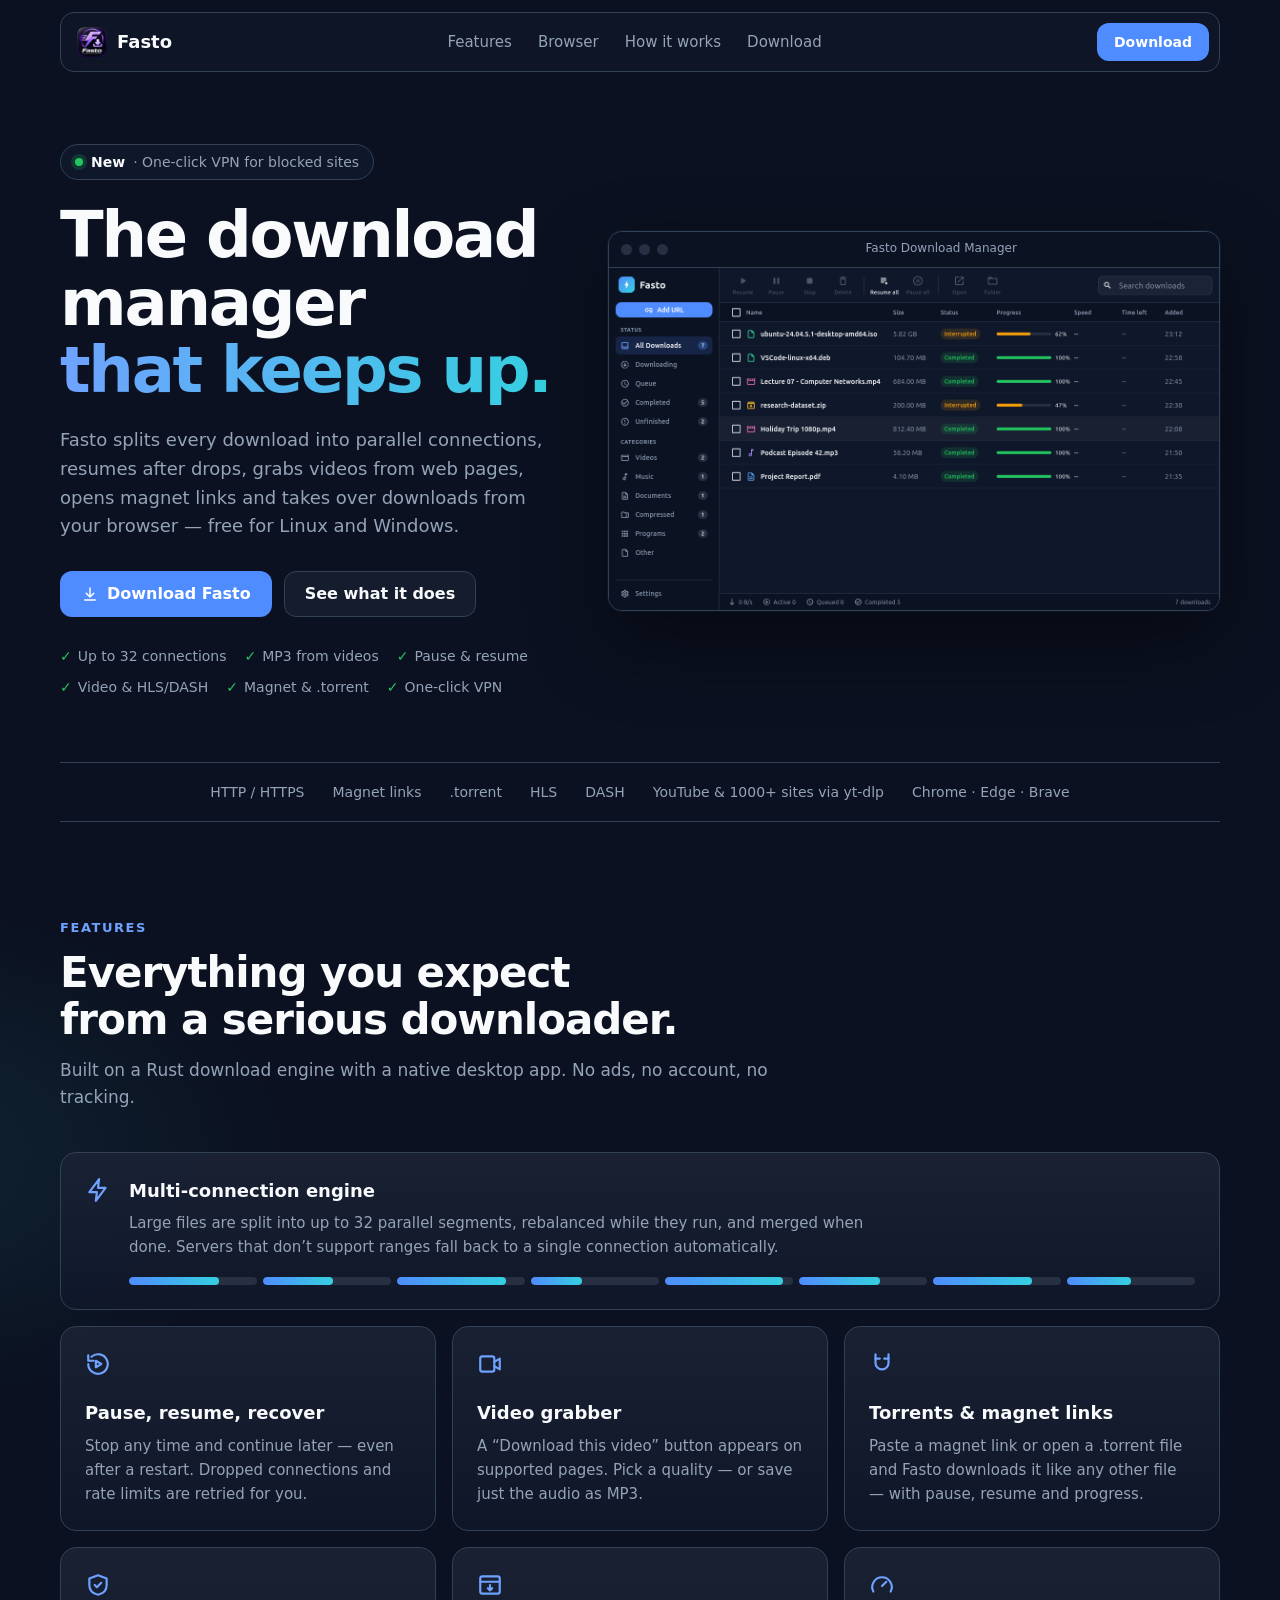
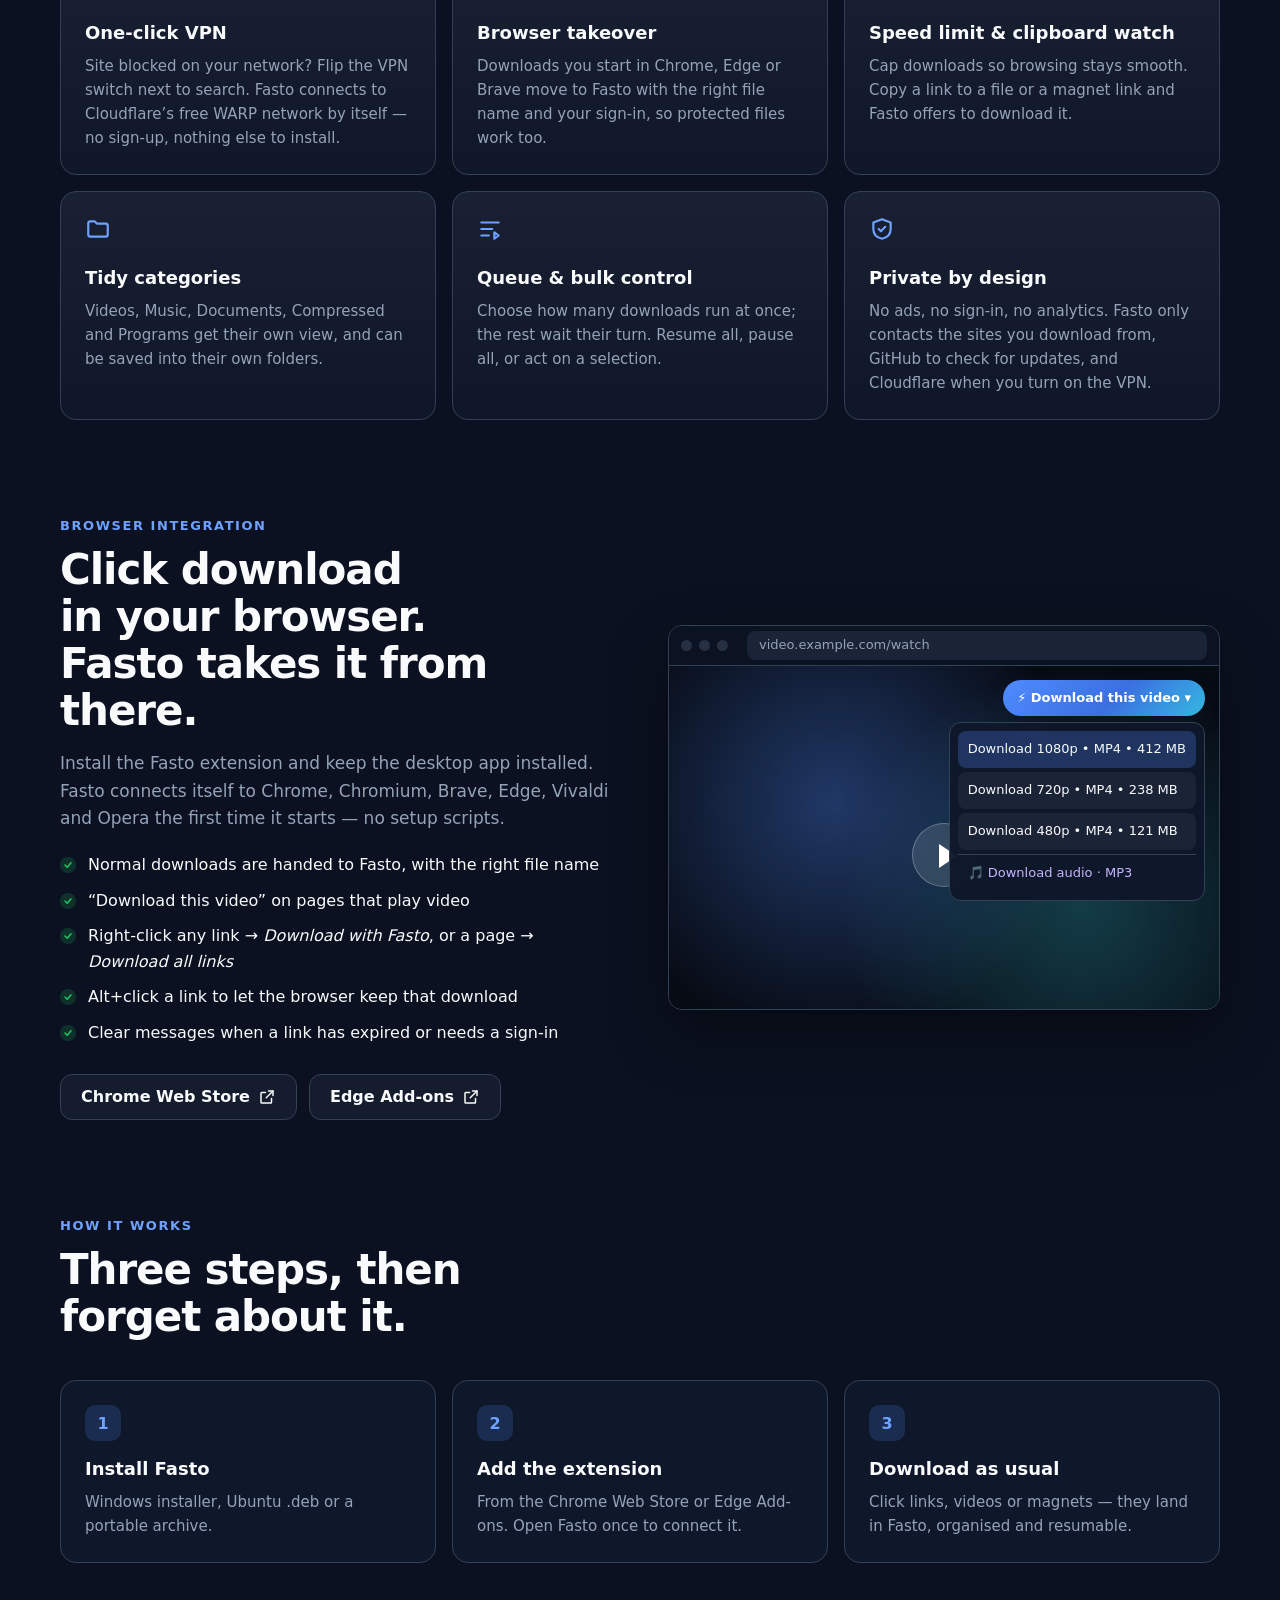
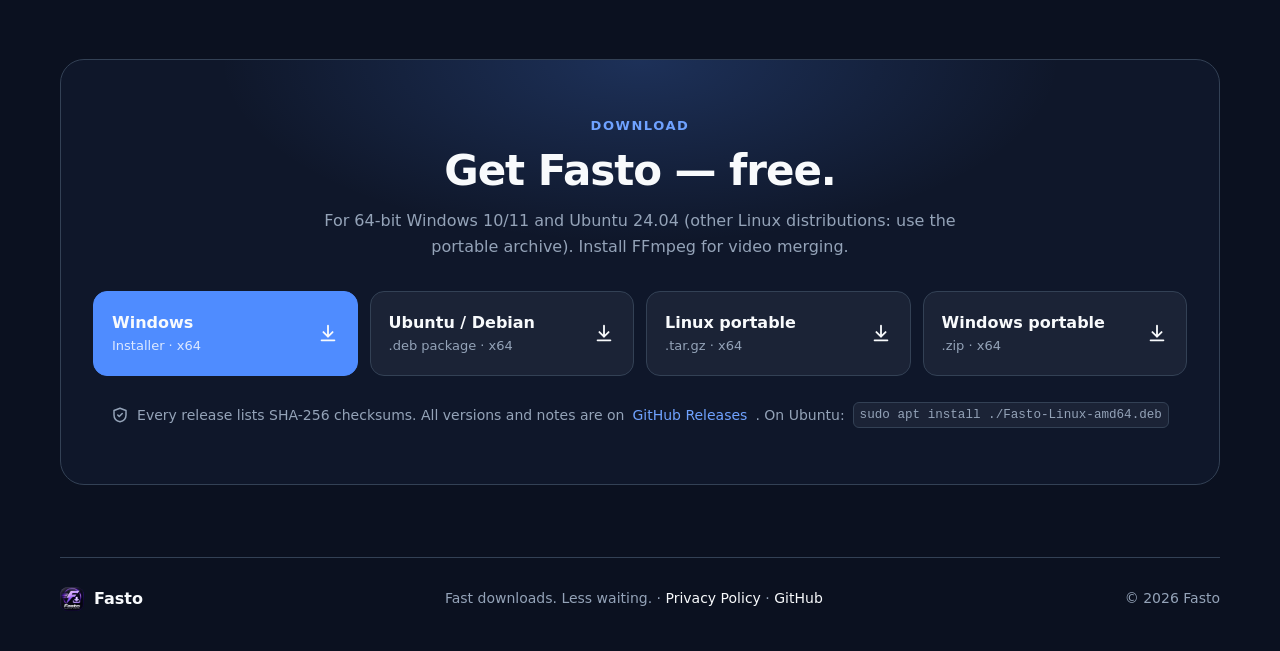
==== commit 41bb0f5f: "Update Fasto website" ====
--- a/index.html
+++ b/index.html
@@ -49,7 +49,7 @@
   <main id="top">
     <section class="hero">
       <div class="hero-copy">
-        <p class="badge"><span class="dot"></span><span id="hero-version">New</span> · MP3 audio, link lists &amp; sign-in downloads</p>
+        <p class="badge"><span class="dot"></span><span id="hero-version">New</span> · One-click VPN for blocked sites</p>
 
         <h1>The download manager<br><span class="accent">that keeps up.</span></h1>
 
@@ -73,6 +73,7 @@
           <li>Pause &amp; resume</li>
           <li>Video &amp; HLS/DASH</li>
           <li>Magnet &amp; .torrent</li>
+          <li>One-click VPN</li>
         </ul>
       </div>
 
@@ -122,6 +123,12 @@
         </article>
 
         <article class="card">
+          <svg class="i i-lg"><use href="#i-shield"/></svg>
+          <h3>One-click VPN</h3>
+          <p>Site blocked on your network? Flip the VPN switch next to search. Fasto connects to Cloudflare’s free WARP network by itself — no sign-up, nothing else to install.</p>
+        </article>
+
+        <article class="card">
           <svg class="i i-lg"><use href="#i-browser"/></svg>
           <h3>Browser takeover</h3>
           <p>Downloads you start in Chrome, Edge or Brave move to Fasto with the right file name and your sign-in, so protected files work too.</p>
@@ -129,14 +136,8 @@
 
         <article class="card">
           <svg class="i i-lg"><use href="#i-gauge"/></svg>
-          <h3>Speed limiter</h3>
-          <p>Cap each download from 128 KB/s to 10 MB/s so browsing and calls stay smooth while big files come in.</p>
-        </article>
-
-        <article class="card">
-          <svg class="i i-lg"><use href="#i-clip"/></svg>
-          <h3>Clipboard watch</h3>
-          <p>Copy a link to a file — zip, mp4, pdf, iso or a magnet link — and Fasto offers to download it. Or just press Ctrl+V in the app.</p>
+          <h3>Speed limit &amp; clipboard watch</h3>
+          <p>Cap downloads so browsing stays smooth. Copy a link to a file or a magnet link and Fasto offers to download it.</p>
         </article>
 
         <article class="card">
@@ -154,7 +155,7 @@
         <article class="card">
           <svg class="i i-lg"><use href="#i-shield"/></svg>
           <h3>Private by design</h3>
-          <p>No ads, no sign-in, no analytics. Fasto only contacts the sites you download from and GitHub to check for updates.</p>
+          <p>No ads, no sign-in, no analytics. Fasto only contacts the sites you download from, GitHub to check for updates, and Cloudflare when you turn on the VPN.</p>
         </article>
       </div>
     </section>
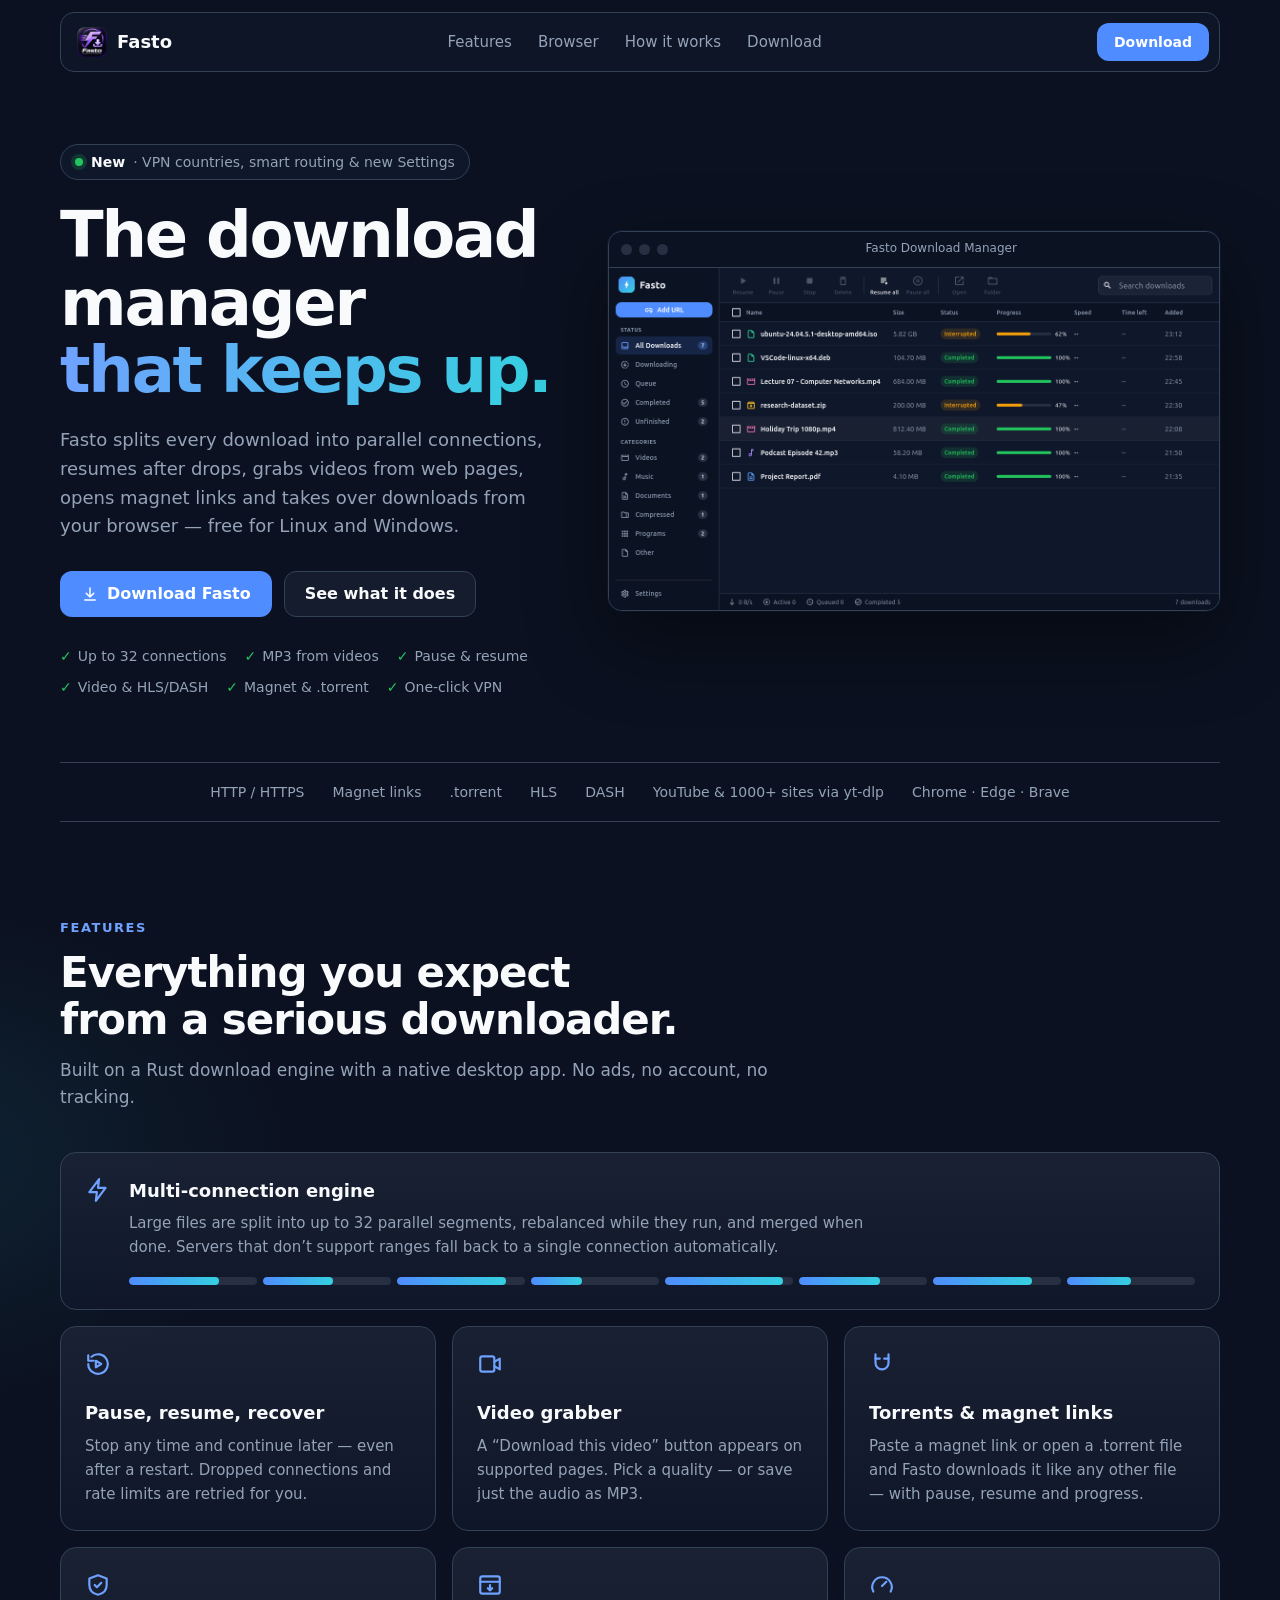
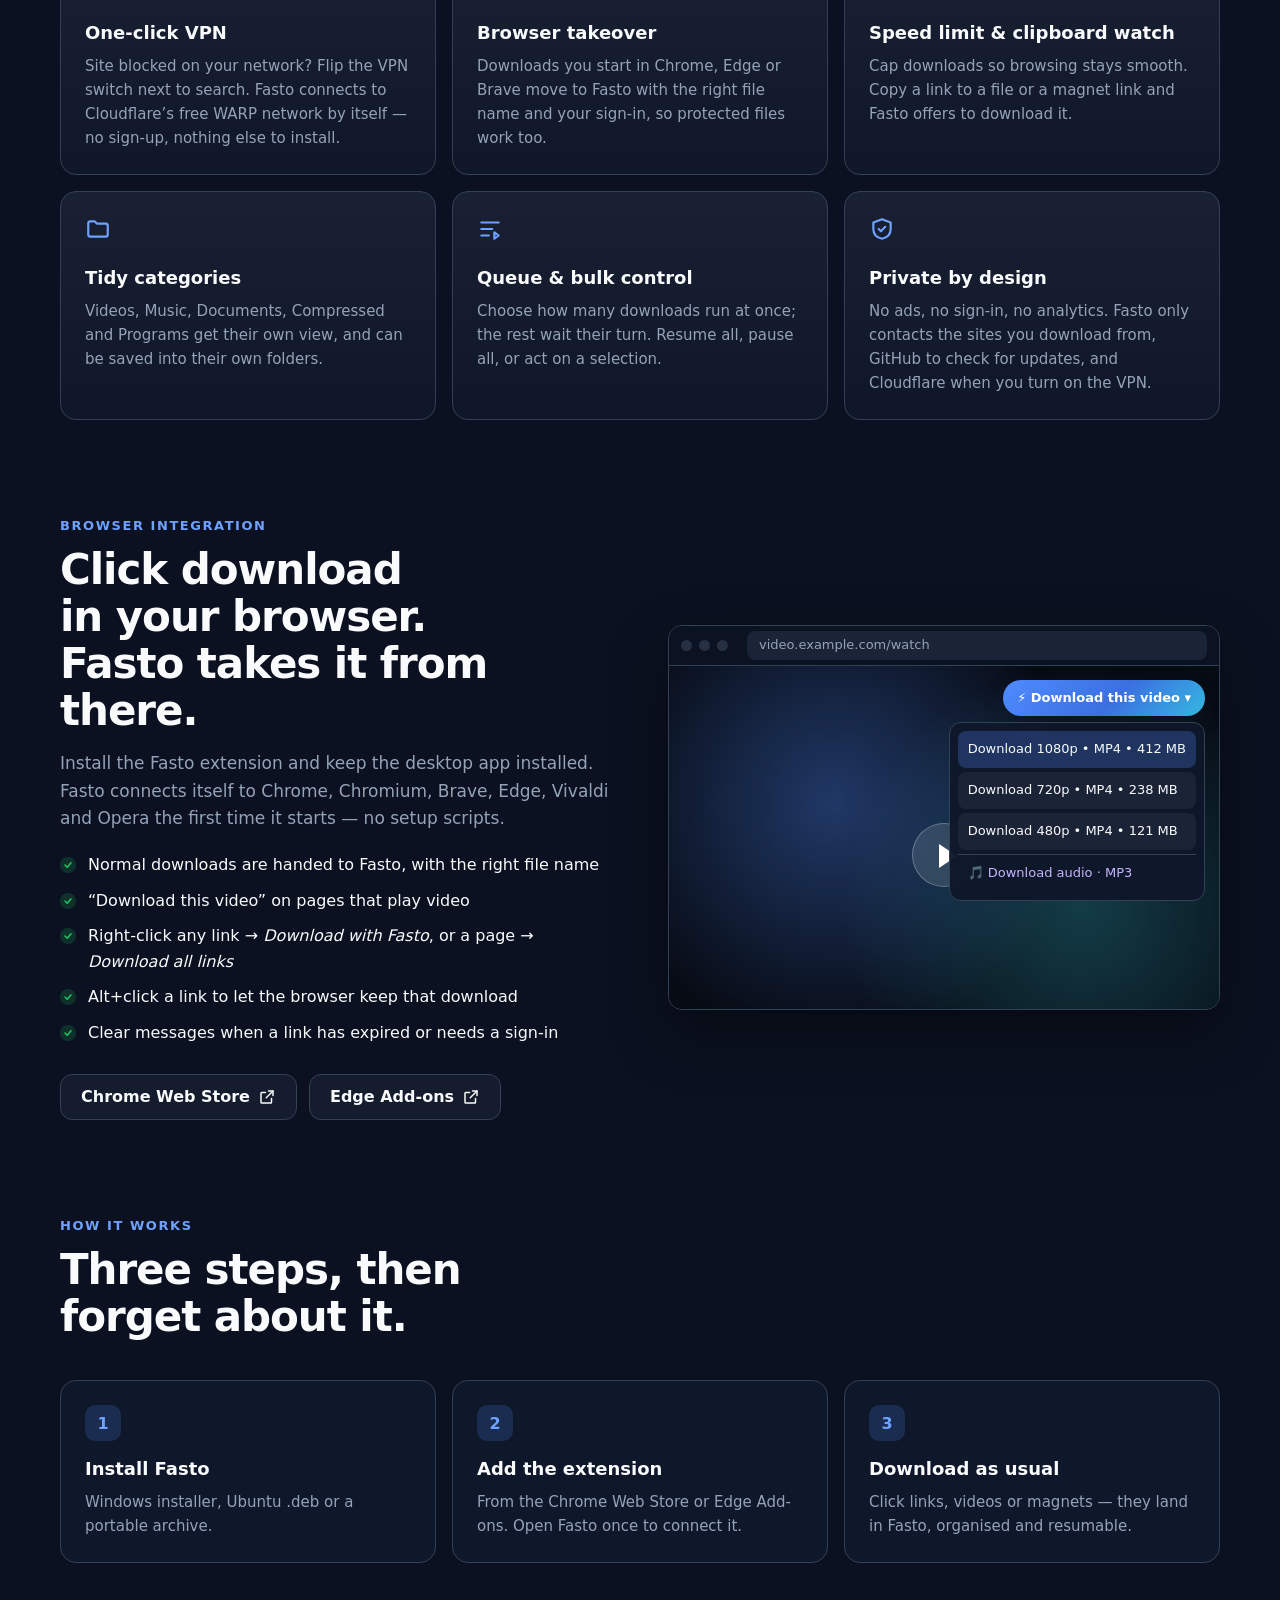
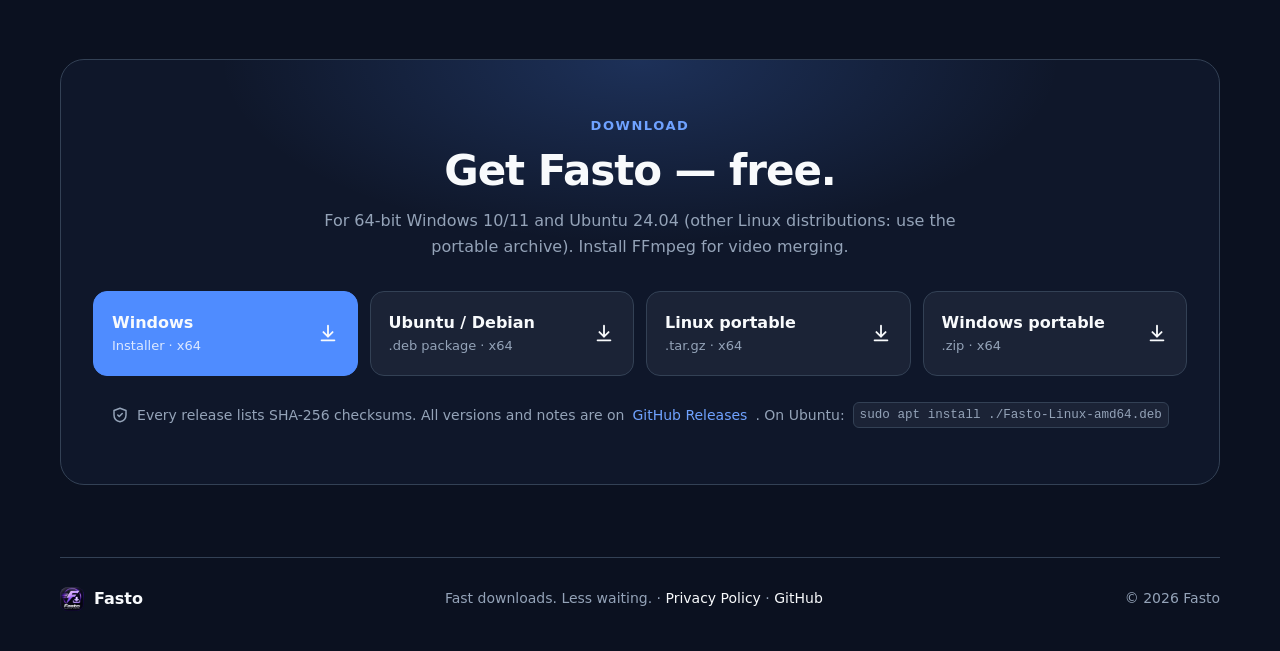
==== commit 88a155e5: "Update Fasto website" ====
--- a/index.html
+++ b/index.html
@@ -49,7 +49,7 @@
   <main id="top">
     <section class="hero">
       <div class="hero-copy">
-        <p class="badge"><span class="dot"></span><span id="hero-version">New</span> · One-click VPN for blocked sites</p>
+        <p class="badge"><span class="dot"></span><span id="hero-version">New</span> · VPN countries, smart routing &amp; new Settings</p>
 
         <h1>The download manager<br><span class="accent">that keeps up.</span></h1>
 
